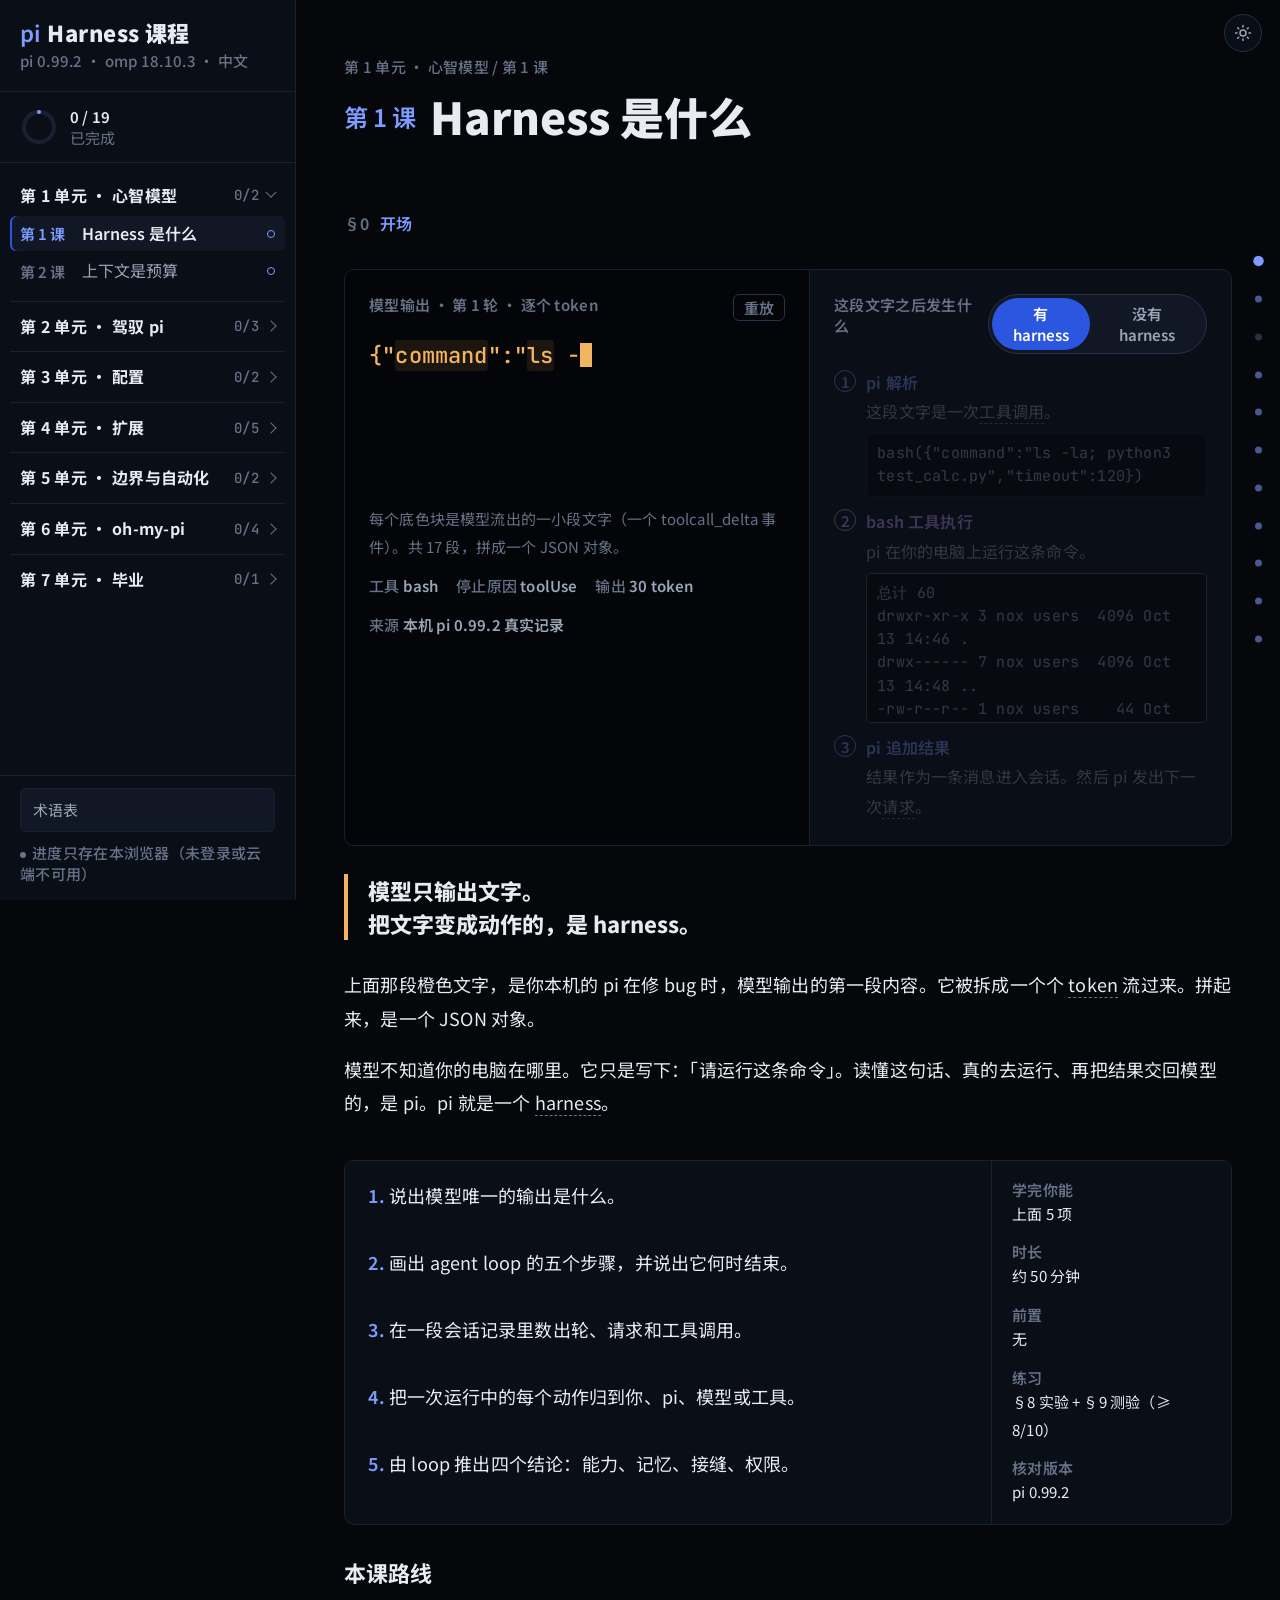
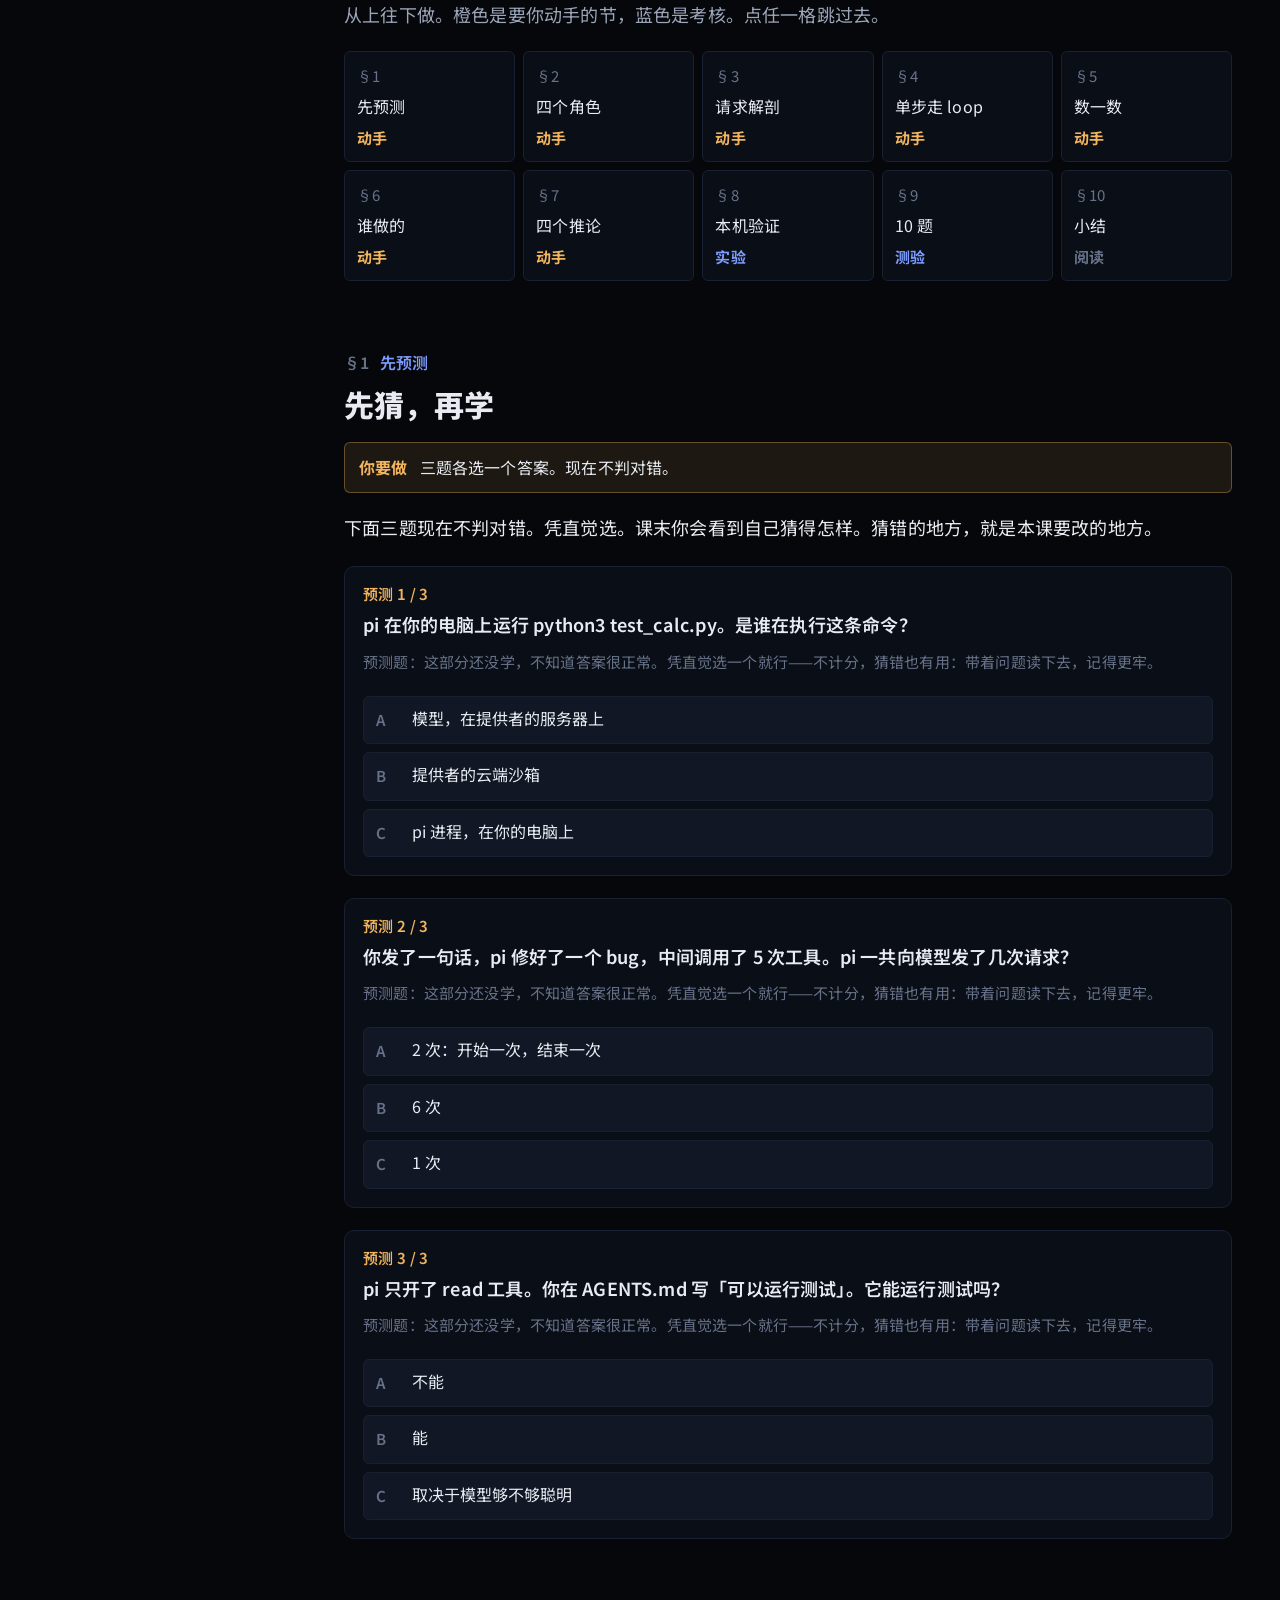
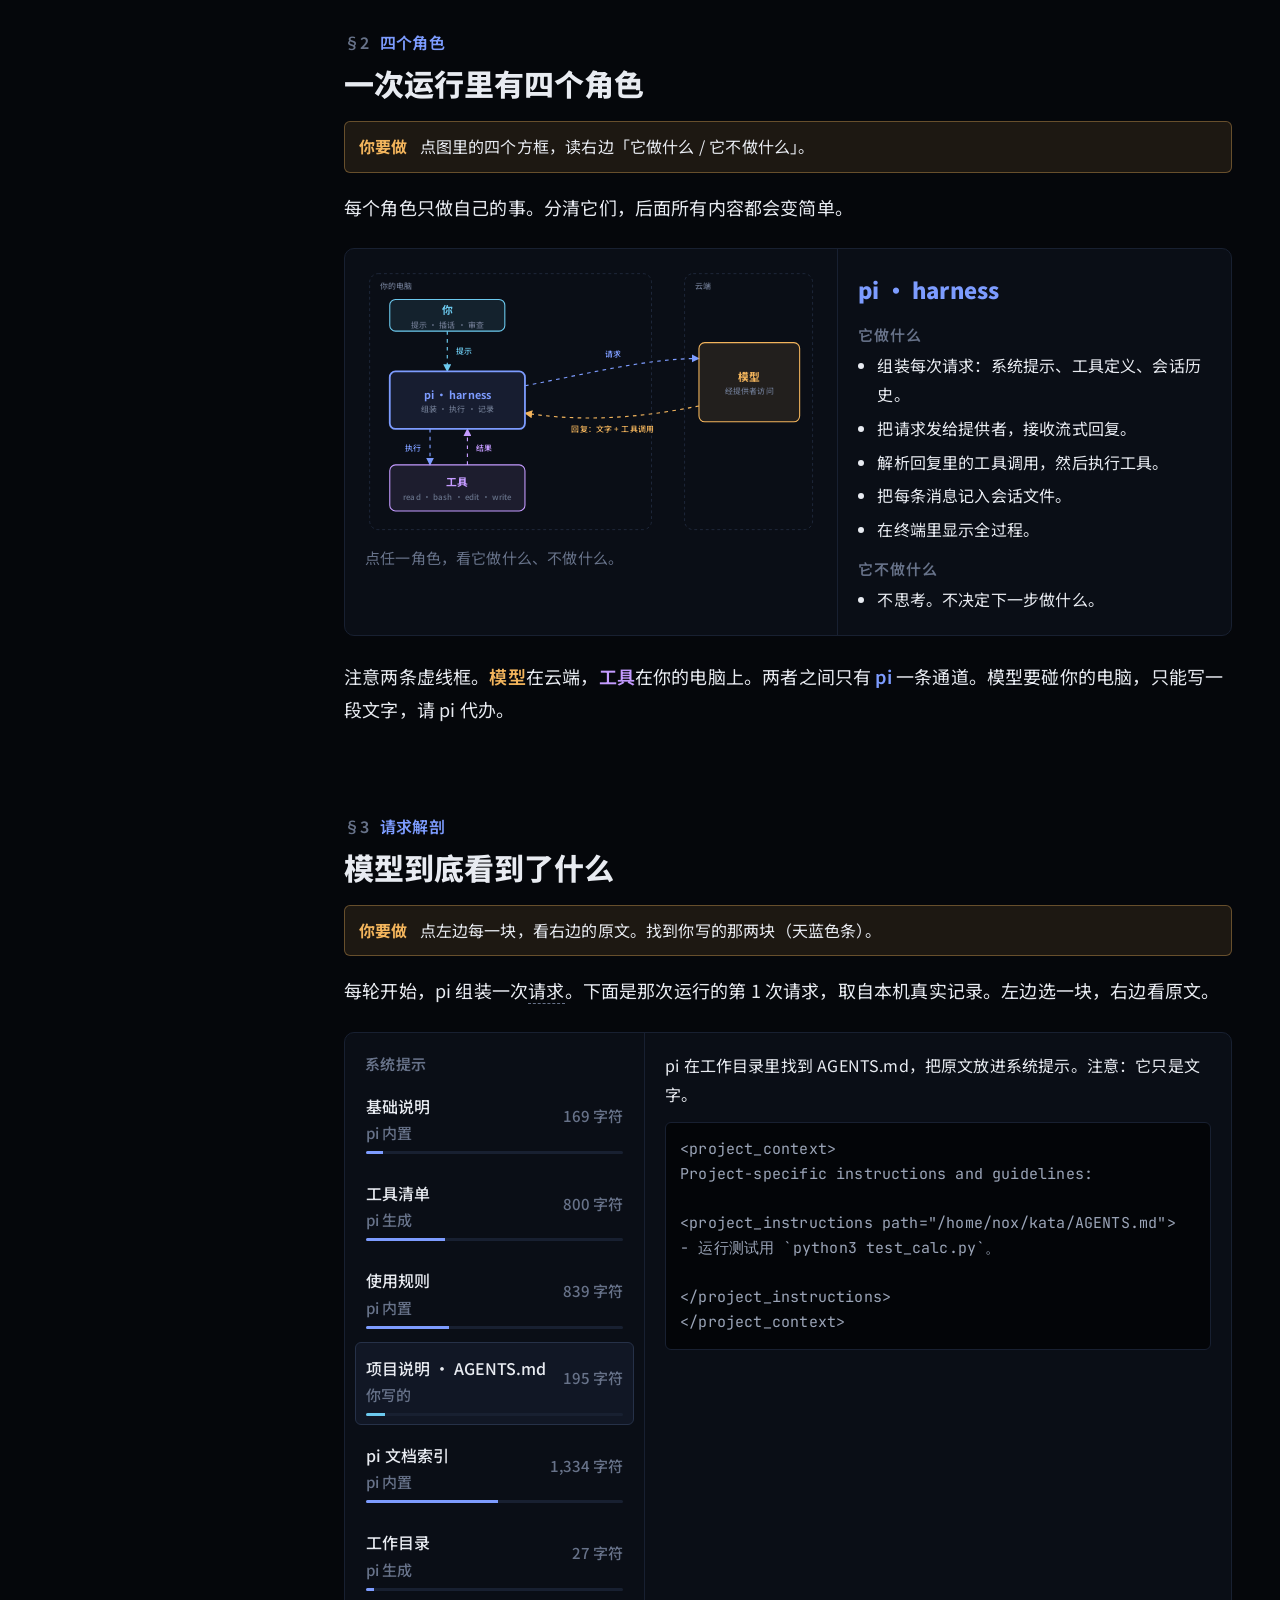
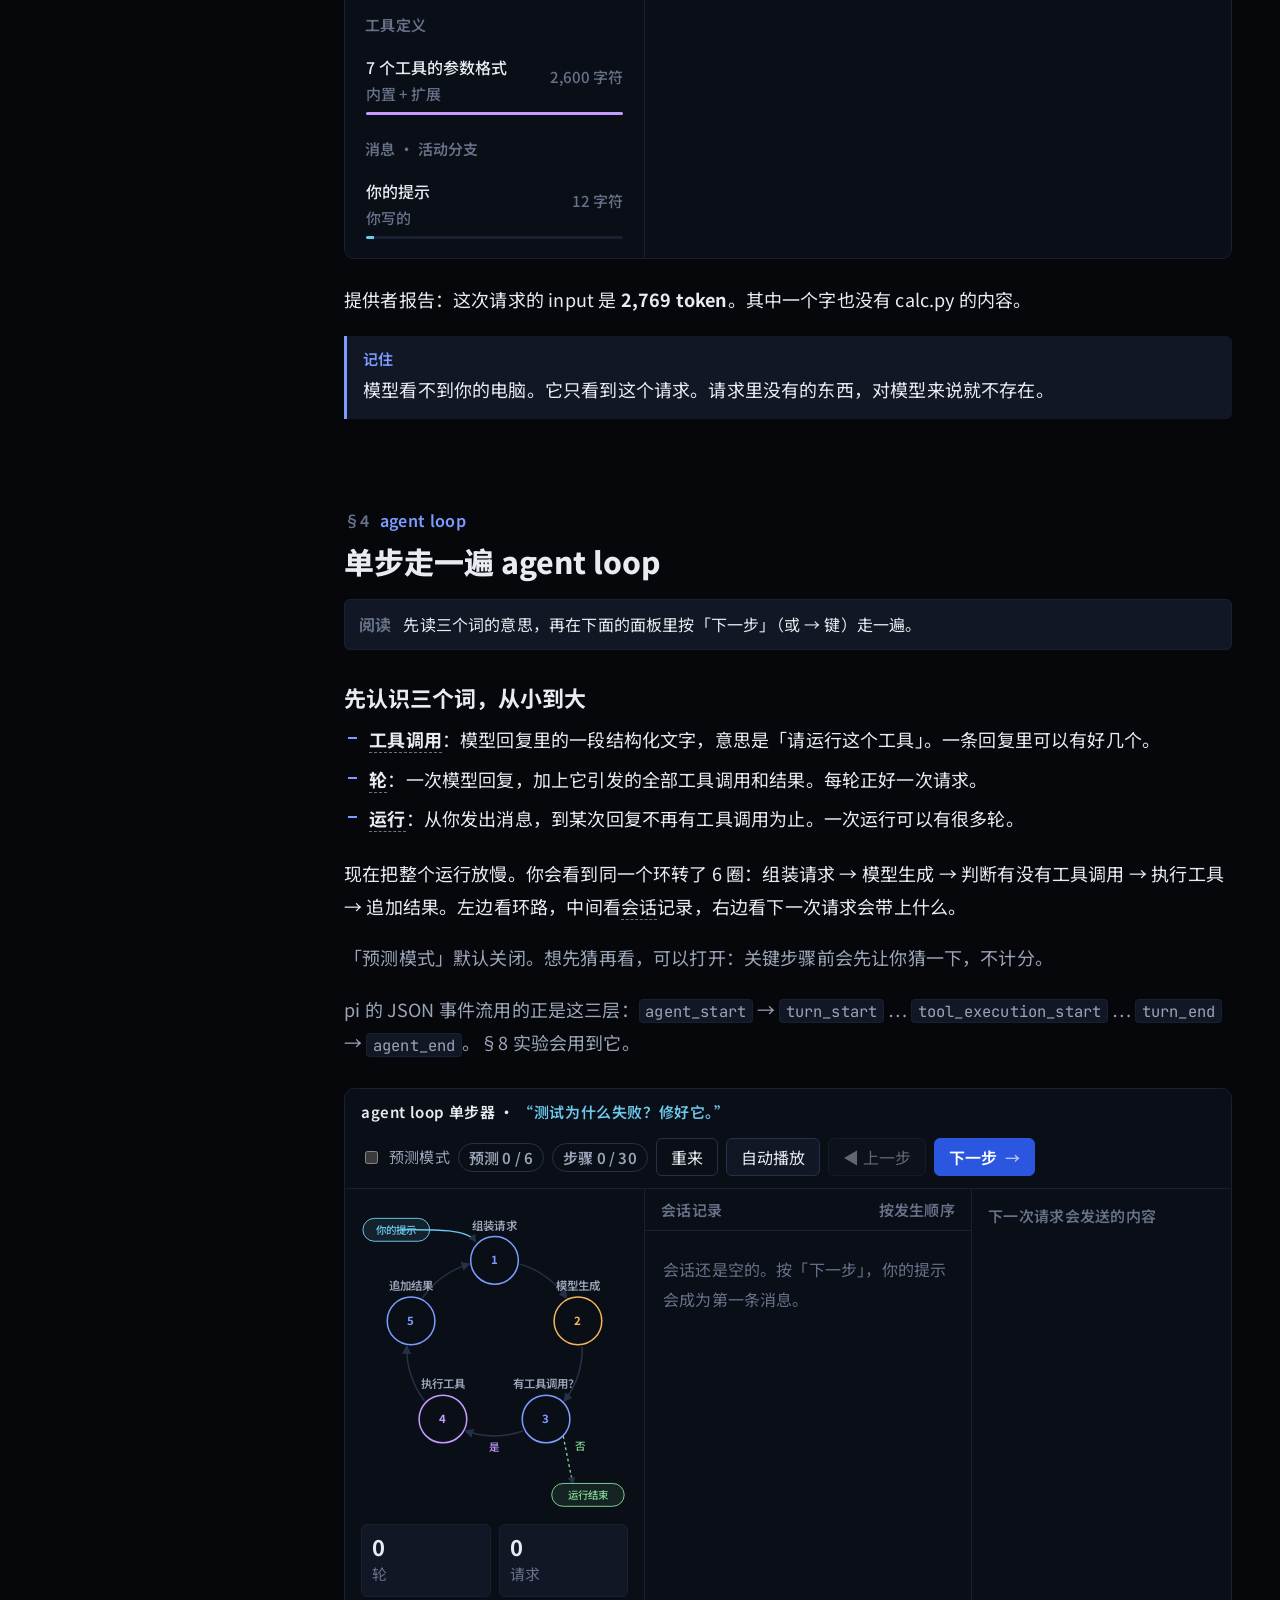
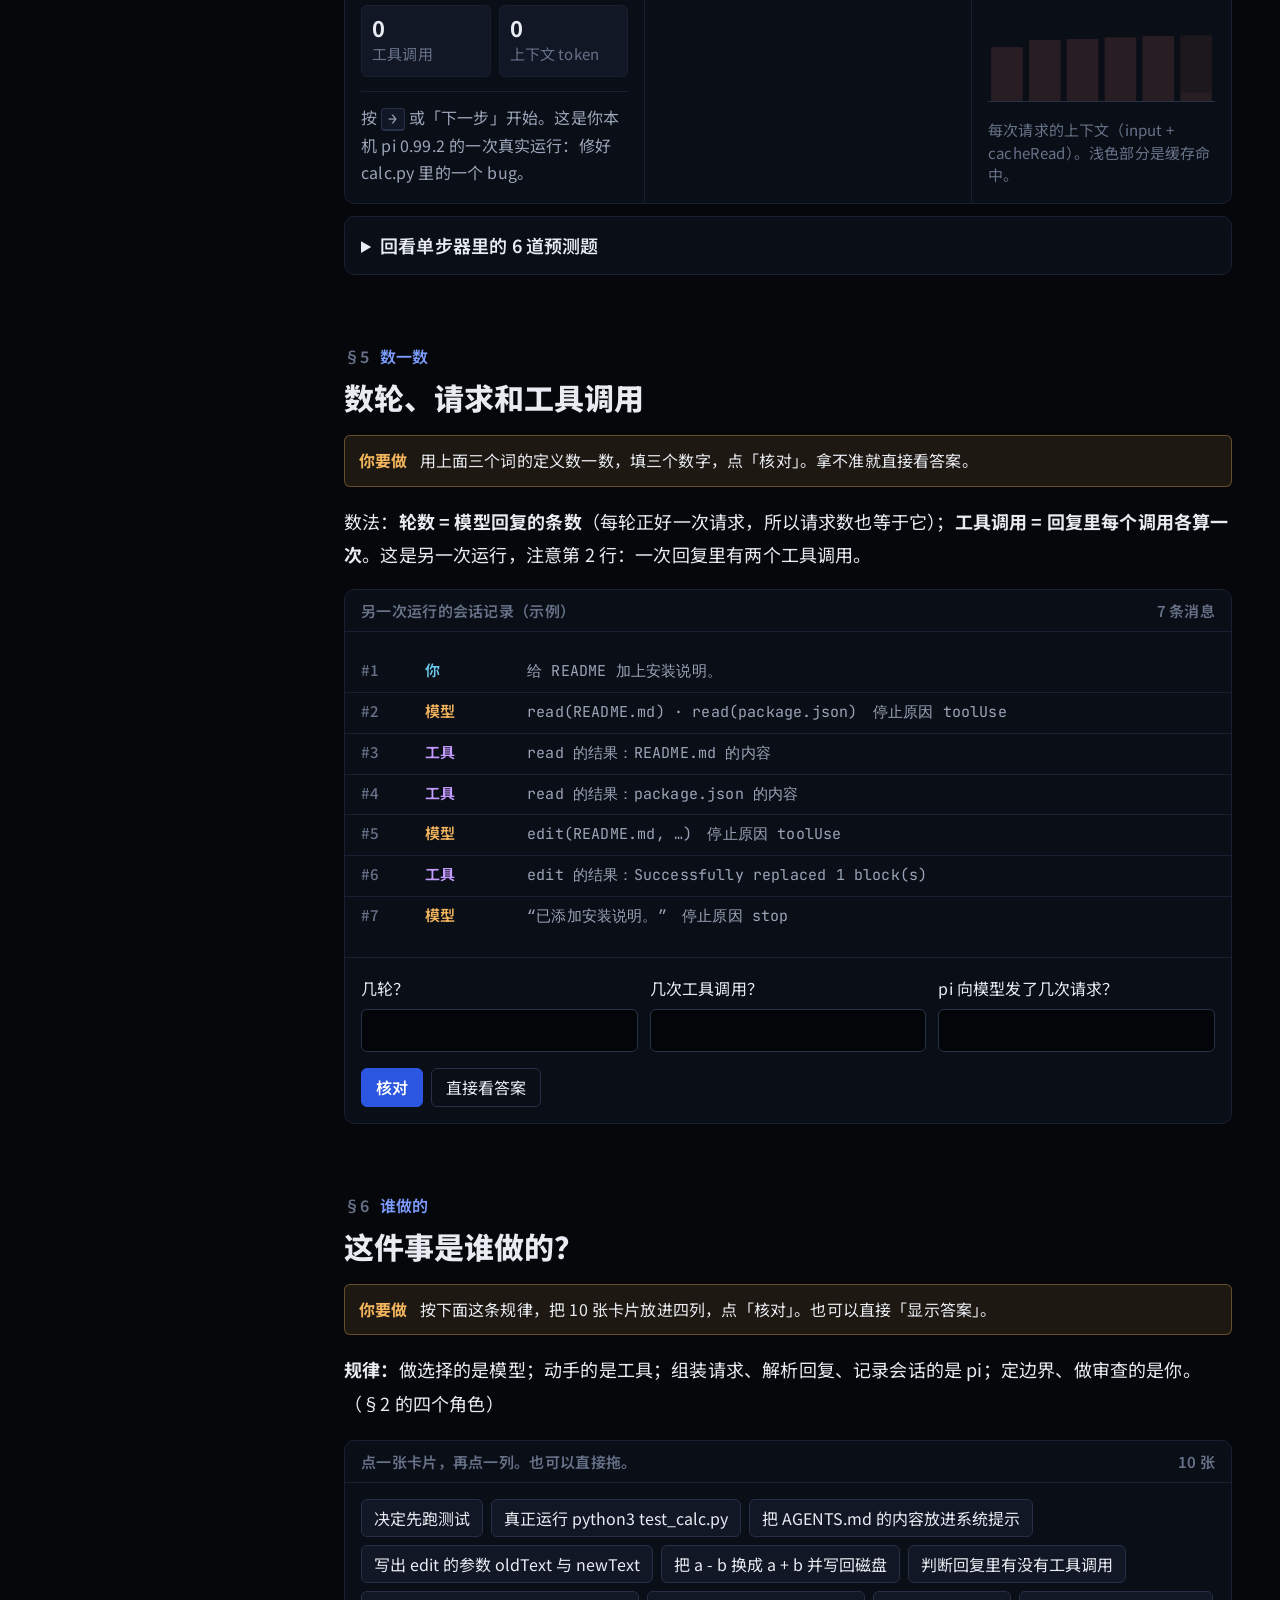
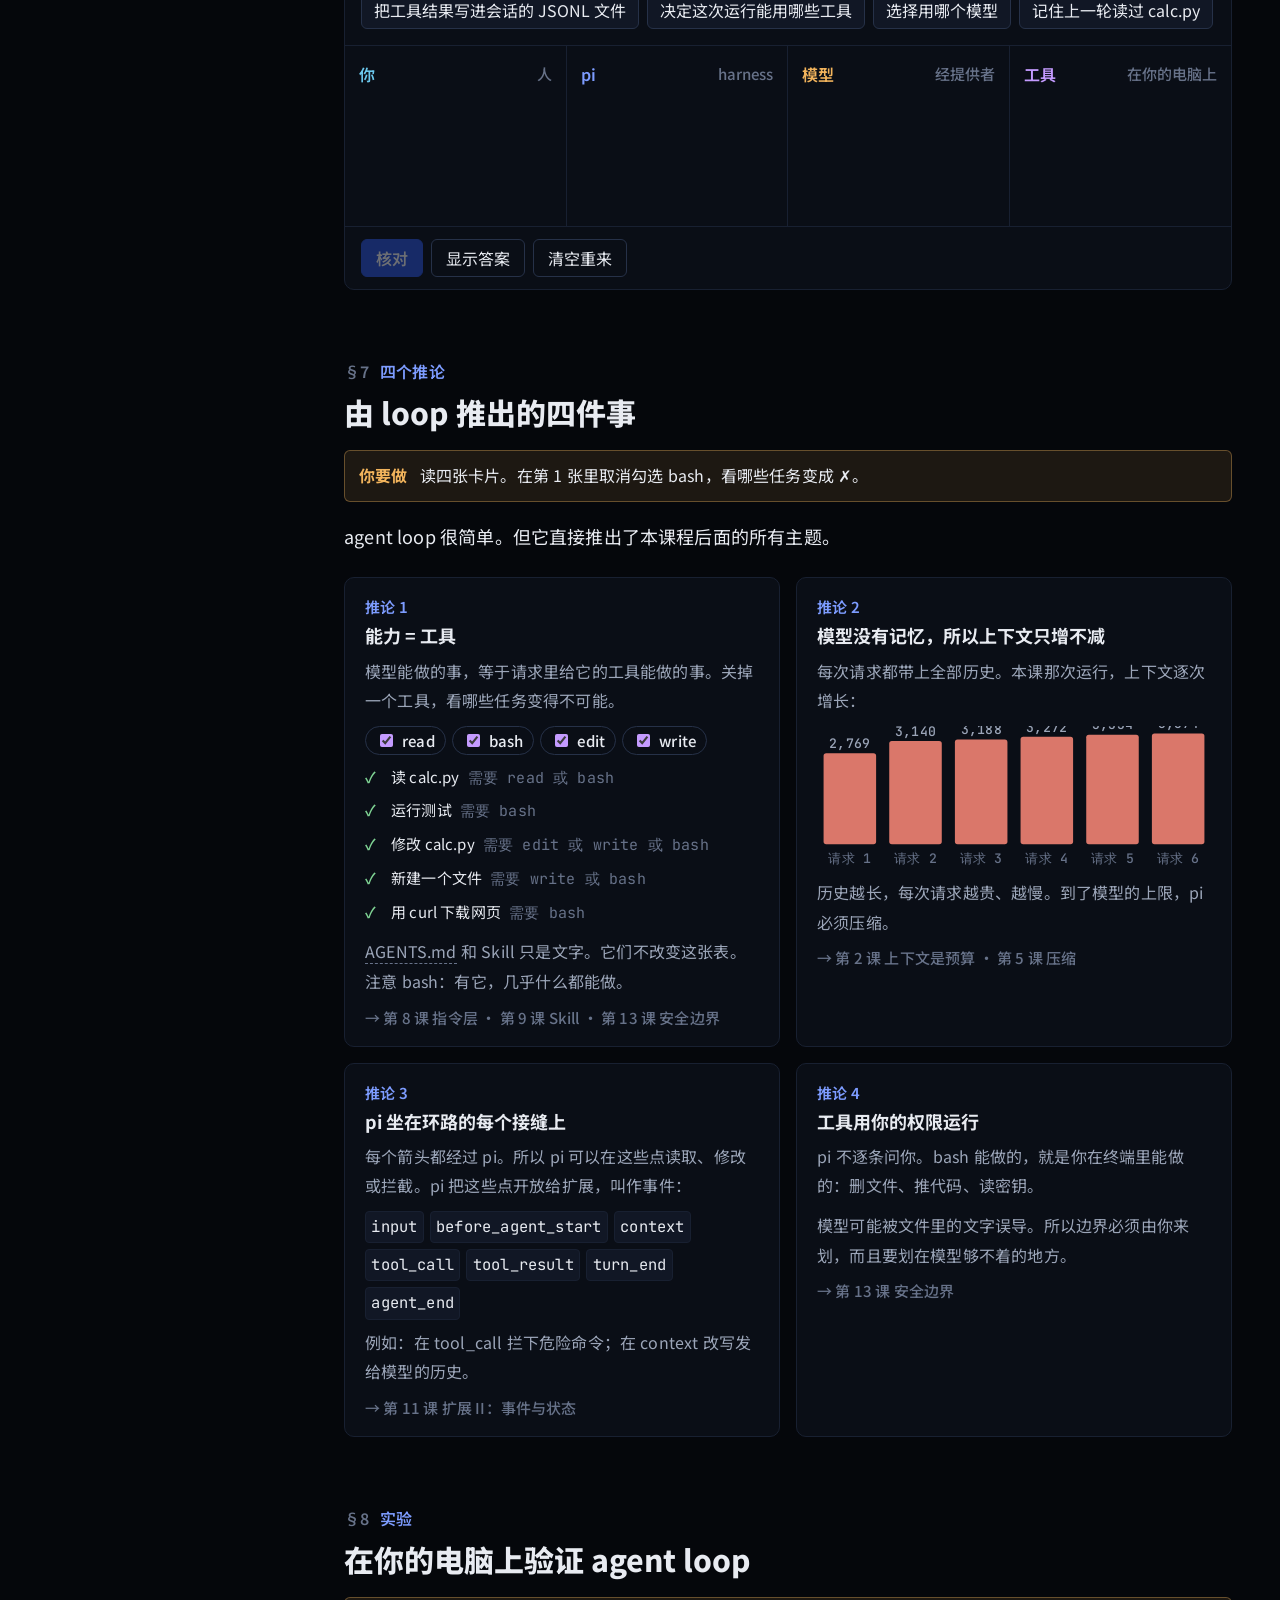
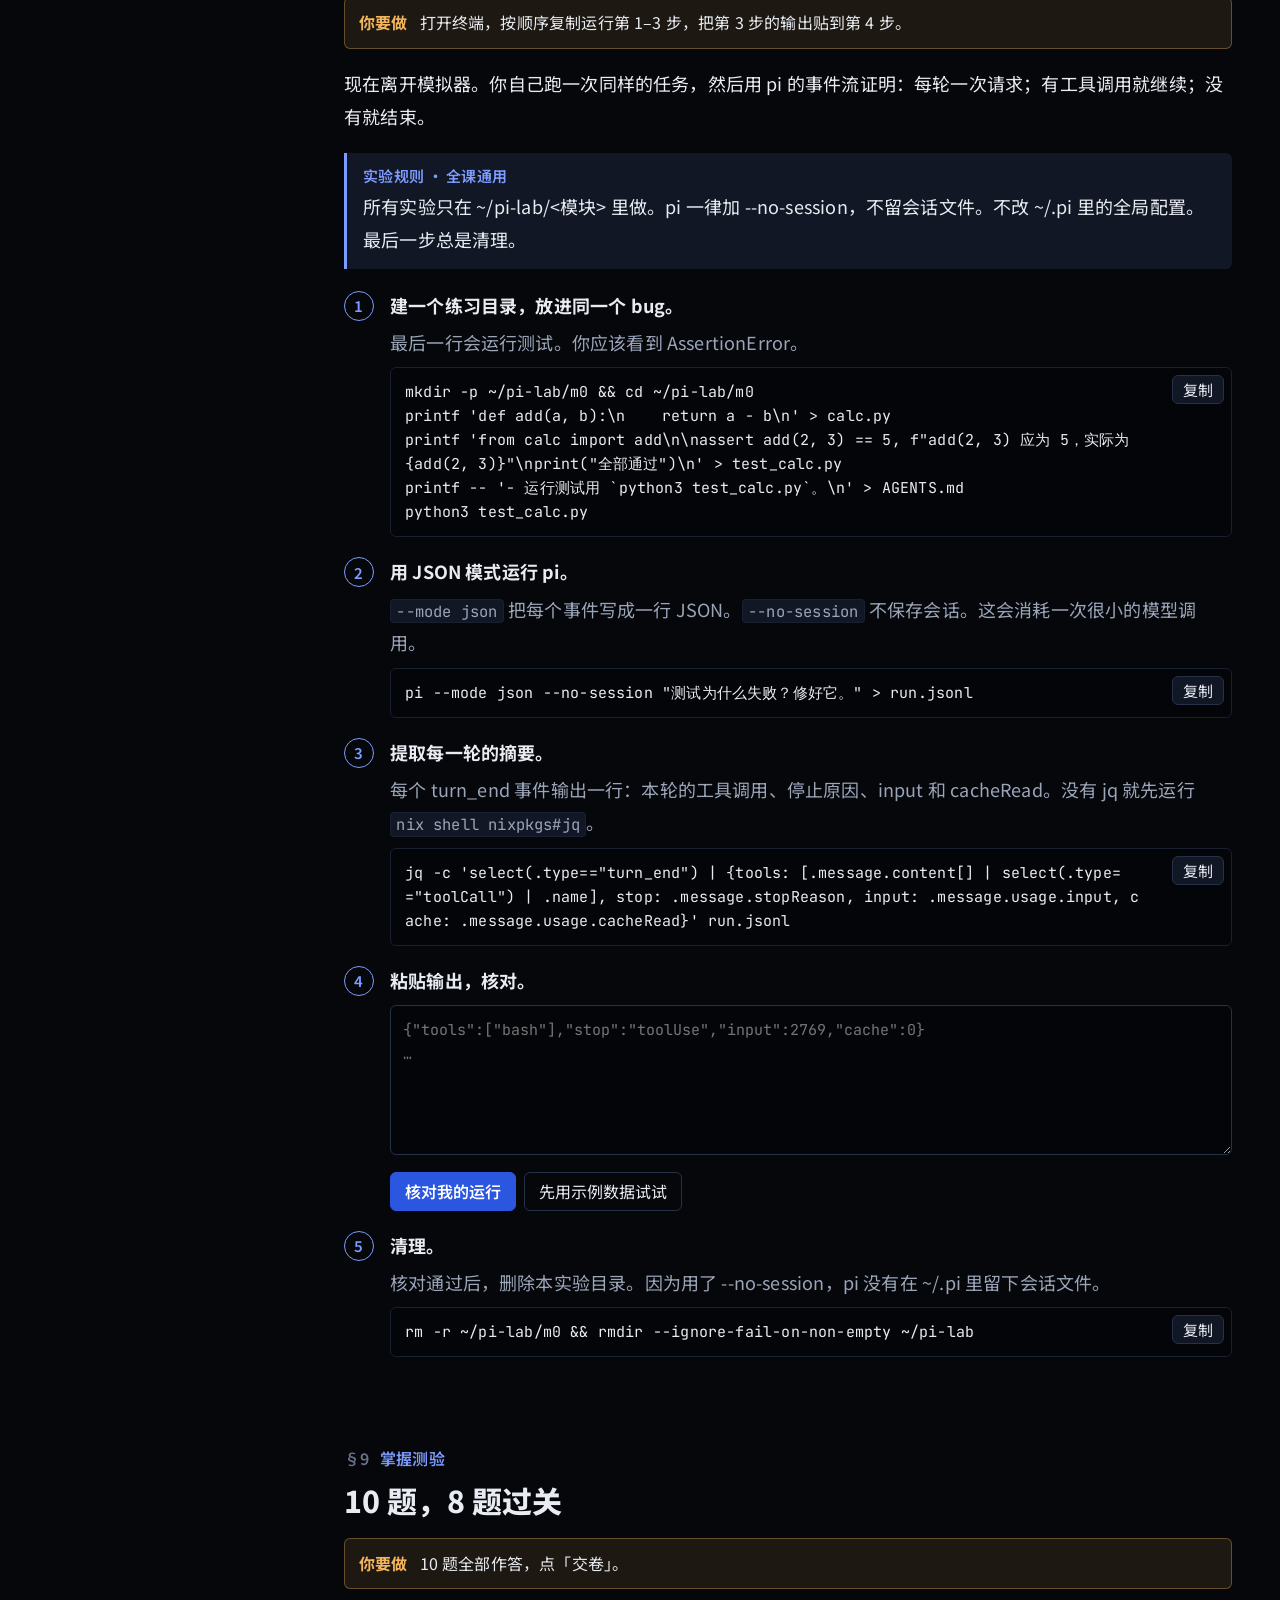
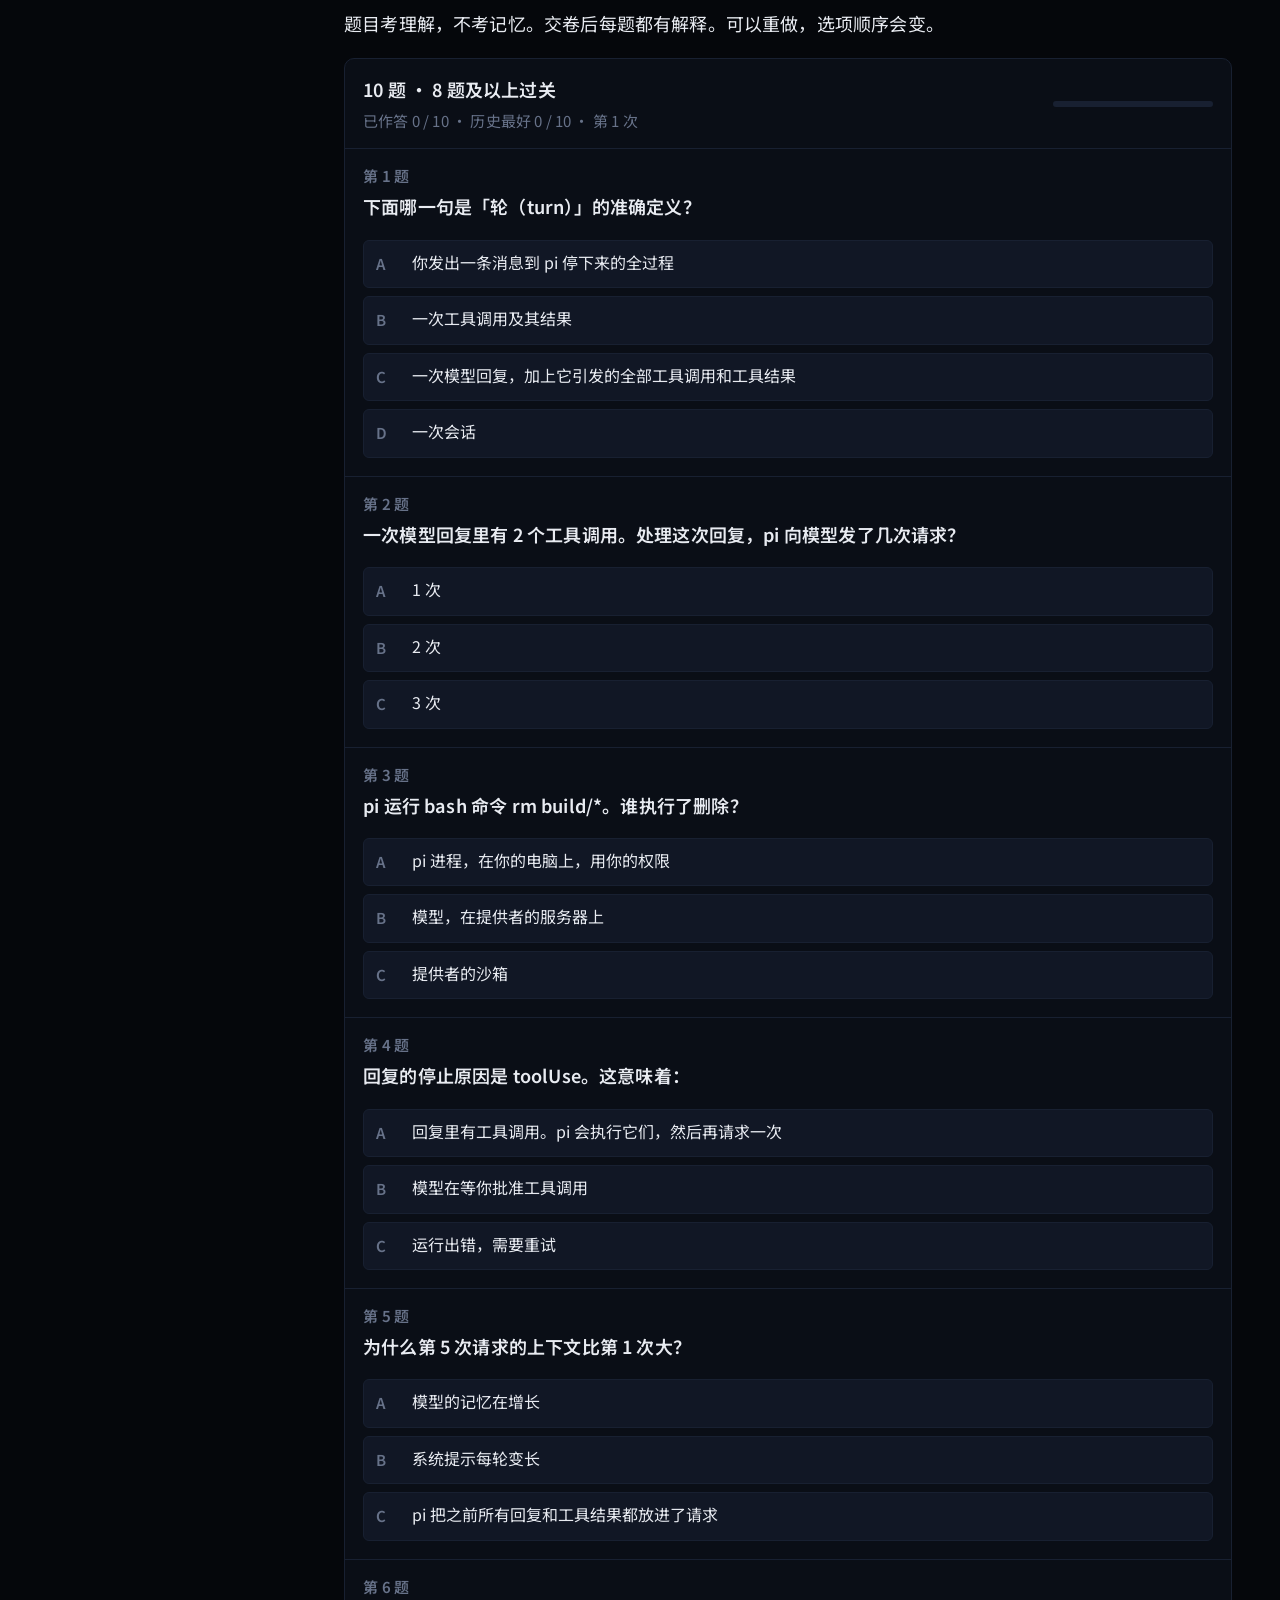
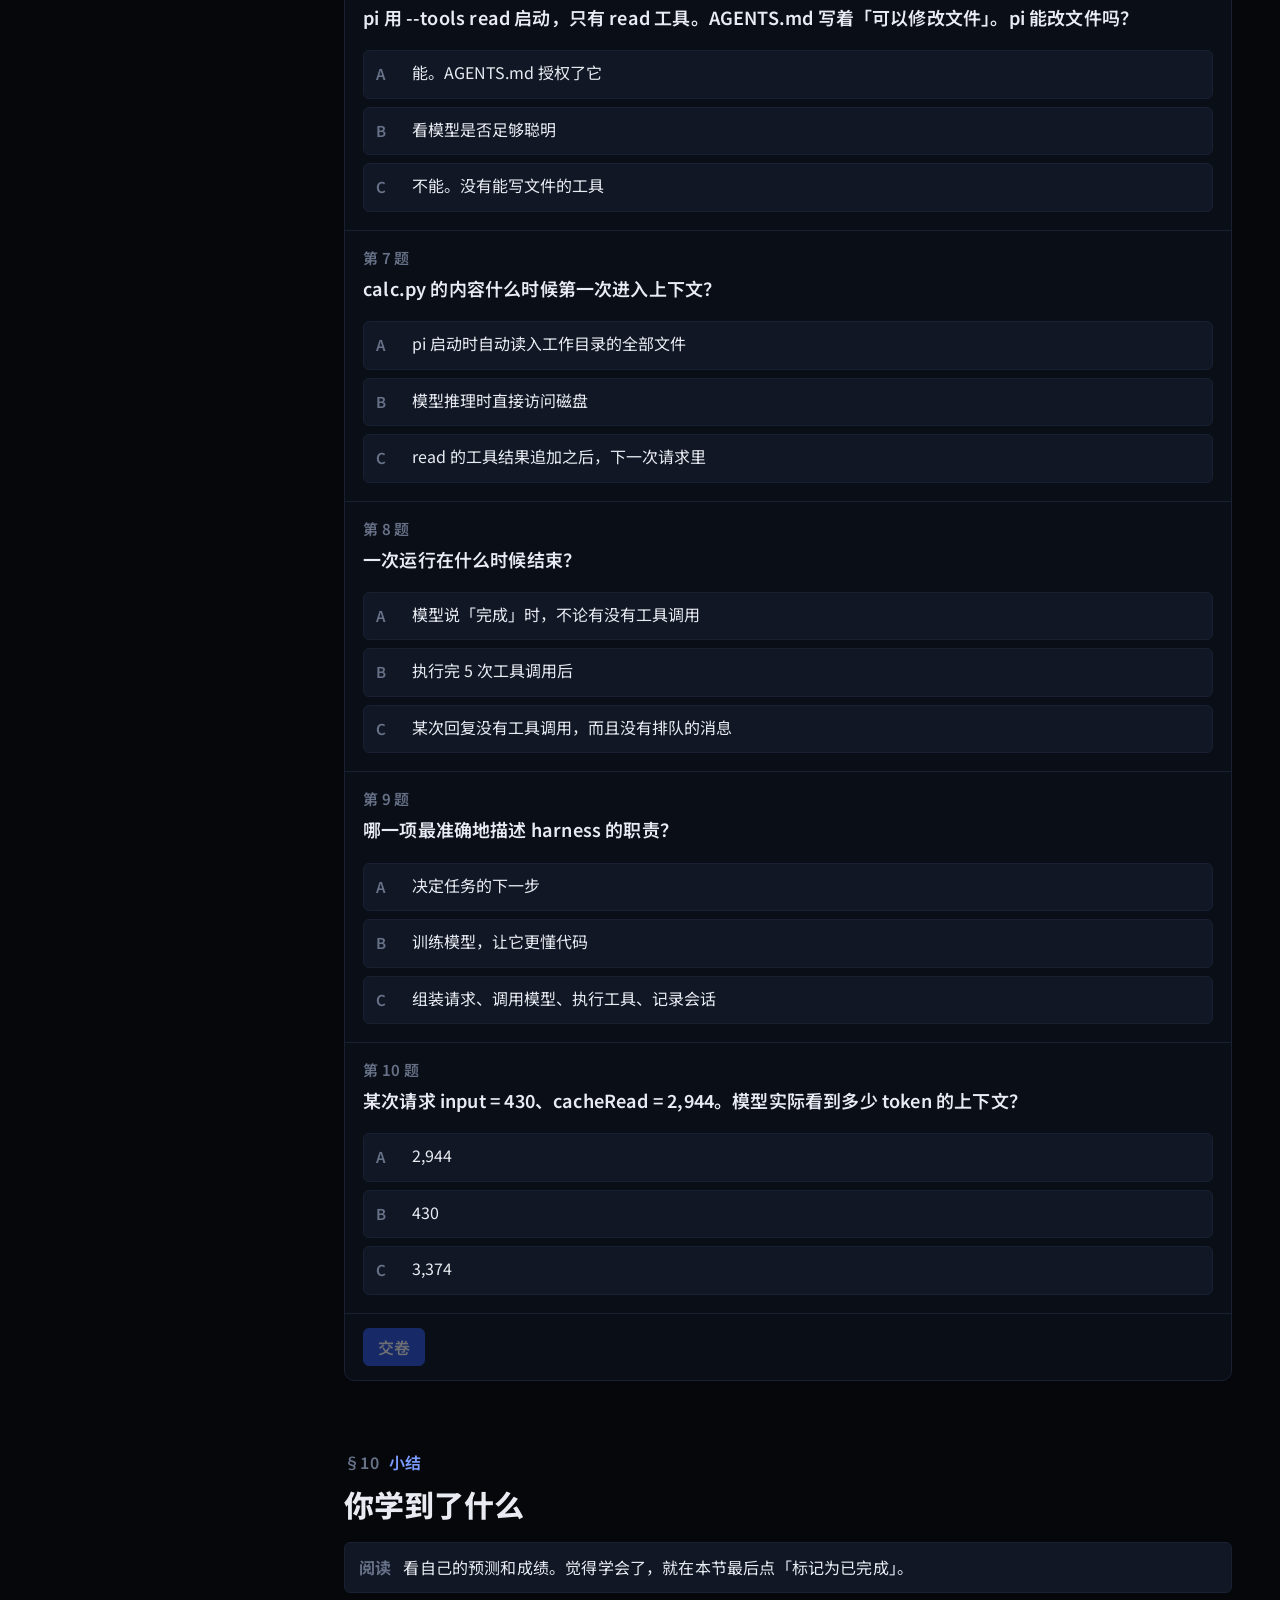
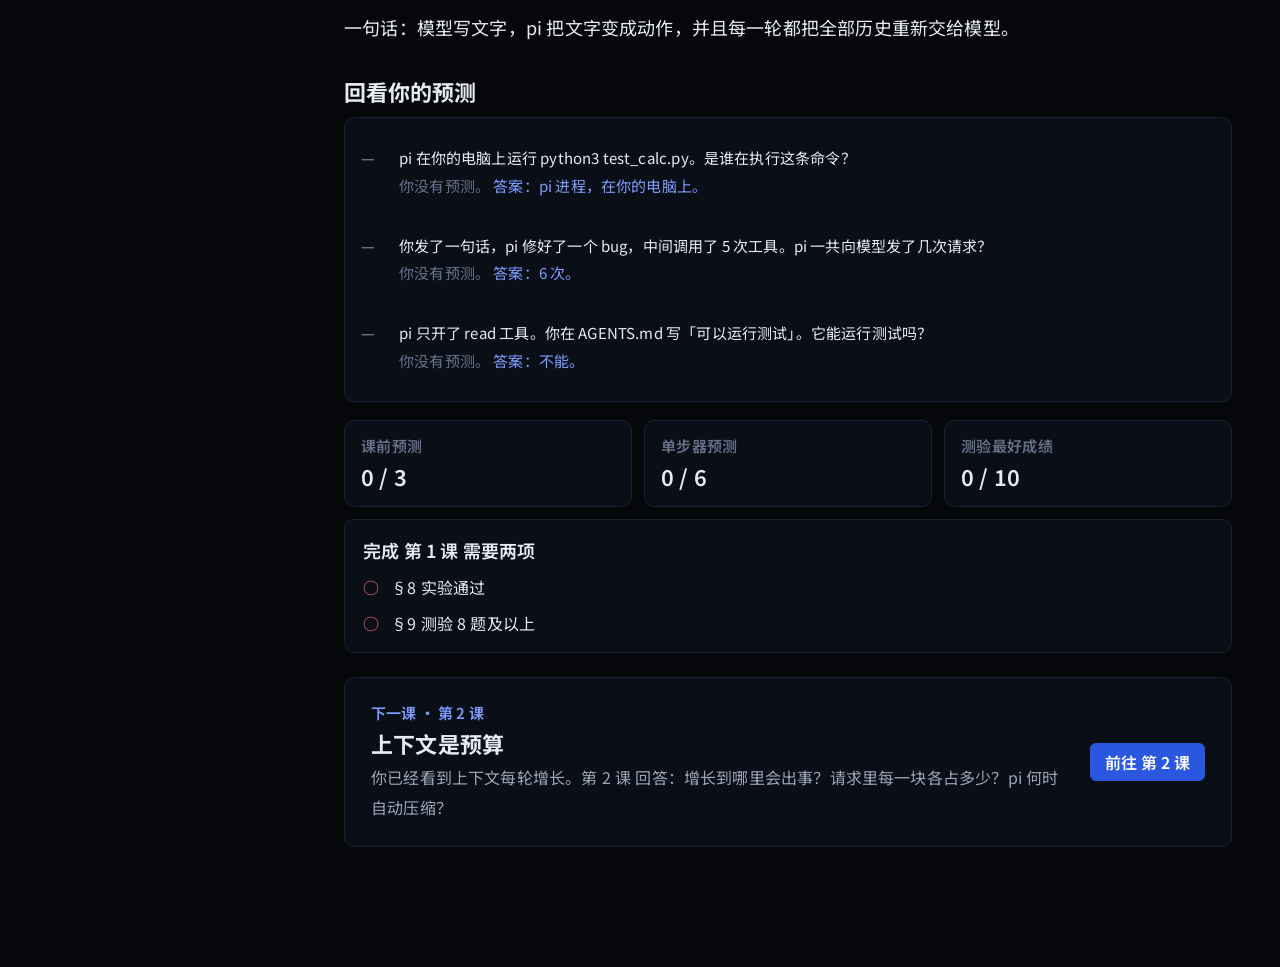
==== site/index.html @ 28b2ca93 "Pi Harness 中文互动课程 Co-Authored-By: Claude Opus 5.5 <noreply@anthropic.com>" ====
<!doctype html>
<meta charset="utf-8">
<meta name="viewport" content="width=device-width, initial-scale=1">
<title>Pi Harness 课程</title>
<link rel="icon" href="favicon.svg" type="image/svg+xml">
<script>try { if (localStorage.getItem("pi-course-theme") === "light") document.documentElement.dataset.theme = "light"; } catch (e) {}</script>
<link rel="preconnect" href="https://fonts.googleapis.com">
<link rel="preconnect" href="https://fonts.gstatic.com" crossorigin>
<link rel="stylesheet" href="https://fonts.googleapis.com/css2?family=JetBrains+Mono:wght@400;500&family=Noto+Sans+SC:wght@400;500;700;800;900&display=swap">
<link rel="stylesheet" href="app.css">

<div class="shell">
  <aside class="rail" aria-label="课程导航">
    <div class="brand">
      <div class="brand-mark"><span class="pi">pi</span> Harness 课程</div>
      <div class="brand-sub">pi 0.99.2 · omp 18.10.3 · 中文</div>
    </div>
    <div class="rail-progress">
      <svg width="38" height="38" viewBox="0 0 38 38" aria-hidden="true">
        <circle cx="19" cy="19" r="15" fill="none" stroke="var(--line)" stroke-width="4"/>
        <circle id="rp-ring" cx="19" cy="19" r="15" fill="none" stroke="var(--c-harness)" stroke-width="4" stroke-linecap="round" transform="rotate(-90 19 19)" stroke-dasharray="0 100"/>
      </svg>
      <div><div class="num" id="rp-num">0 / 19</div><div class="lbl">已完成</div></div>
    </div>
    <nav class="units" id="units"></nav>
    <div class="rail-foot">
      <button class="rail-btn" id="btn-gloss" type="button">术语表</button>
      <div class="sync" id="sync"></div>
    </div>
  </aside>
  <button class="theme-btn" id="btn-theme" type="button" aria-label="切换到浅色" title="切换到浅色"></button>
  <main class="main">
    <div class="page" id="page"></div>
  </main>
</div>

<script src="trace.js"></script>
<script src="core.js"></script>
<script src="m0.js"></script>
<script src="m1.js"></script>
<script src="m2.js"></script>
<script src="m3.js"></script>
<script src="m4.js"></script>
<script src="m5.js"></script>
<script src="m6.js"></script>
<script src="m7.js"></script>
<script src="m8.js"></script>
<script src="m9.js"></script>
<script src="m10.js"></script>
<script src="m11.js"></script>
<script src="m12.js"></script>
<script src="m13.js"></script>
<script src="m14.js"></script>
<script src="m15.js"></script>
<script src="m16.js"></script>
<script src="m17.js"></script>
<script src="cap.js"></script>
<script>window.Course.boot();</script>
---- site/app.css ----
/* Layout: instrument panel. Fixed course rail on the left, a reading column in the middle,
   wide "bench" blocks for simulators that break out of the column.
   Palette: near-black + deep blue. Dark is the default; light is opt-in via data-theme="light". */
:root {
  color-scheme: dark;
  --bg: #05070b;
  --panel: #0a0e16;
  --raised: #111725;
  --sunk: #030508;
  --line: #182031;
  --line-2: #263148;
  --fg: #e8ebf1;
  --fg-dim: #9ba5b8;
  --fg-mute: #677289;

  /* Brand accent: fills (buttons, active states) and the text on them. */
  --accent: #2b56e0;
  --accent-hi: #3a66f2;
  --accent-ink: #ffffff;

  /* Role colors: the same colors mean the same thing in every diagram of the course.
     harness doubles as the brand blue (text-legible tint of --accent). */
  --c-user: #6cc9ee;
  --c-model: #f2b45c;
  --c-harness: #7d9cff;
  --c-tool: #c49bff;
  --c-ctx: #ff8a7a;

  --ok: #7fd394;
  --bad: #ff6f6f;
  --warn: #f2d15c;

  --c-user-bg: rgba(108, 201, 238, .10);
  --c-model-bg: rgba(242, 180, 92, .10);
  --c-harness-bg: rgba(125, 156, 255, .11);
  --c-tool-bg: rgba(196, 155, 255, .10);
  --c-ctx-bg: rgba(255, 138, 122, .10);
  --ok-bg: rgba(127, 211, 148, .10);
  --bad-bg: rgba(255, 111, 111, .10);

  --f-display: var(--f-body);
  --f-body: "Noto Sans SC", "Source Han Sans SC", "PingFang SC", system-ui, sans-serif;
  --f-mono: "JetBrains Mono", "Sarasa Mono SC", ui-monospace, "SFMono-Regular", monospace;

  --rail-w: 296px;
  --prose: 40em;
  --bench: 960px;
  --r: 6px;
  --shadow: 0 1px 0 rgba(255, 255, 255, .03) inset, 0 12px 32px rgba(0, 0, 0, .5);
}
:root[data-theme="light"] {
  color-scheme: light;
  --bg: #f5f6f9; --panel: #ffffff; --raised: #f6f7fa; --sunk: #eceff4;
  --line: #e0e4eb; --line-2: #c8cfdb;
  --fg: #0a0d14; --fg-dim: #3e4758; --fg-mute: #737d90;
  --accent: #15308c; --accent-hi: #1c3ca6; --accent-ink: #ffffff;
  --c-user: #0a78a6; --c-model: #a8630a; --c-harness: #1d44b8; --c-tool: #7a45d6; --c-ctx: #c4422f;
  --ok: #1f8a43; --bad: #c62f2f; --warn: #9a7a00;
  --c-user-bg: rgba(10, 120, 166, .08); --c-model-bg: rgba(168, 99, 10, .09); --c-harness-bg: rgba(29, 68, 184, .08);
  --c-tool-bg: rgba(122, 69, 214, .08); --c-ctx-bg: rgba(196, 66, 47, .08); --ok-bg: rgba(31, 138, 67, .08); --bad-bg: rgba(198, 47, 47, .08);
  --shadow: 0 1px 2px rgba(10, 13, 20, .06), 0 8px 24px rgba(10, 13, 20, .06);
}

* { box-sizing: border-box; }
html, body { height: 100%; }
body {
  margin: 0; background: var(--bg); color: var(--fg);
  font: 400 18px/1.85 var(--f-body); letter-spacing: .01em;
  -webkit-font-smoothing: antialiased;
}
::selection { background: var(--accent); color: var(--accent-ink); }
a { color: var(--c-harness); text-underline-offset: 3px; }
button { font: inherit; color: inherit; }
:focus-visible { outline: 2px solid var(--c-harness); outline-offset: 2px; border-radius: 3px; }
code, kbd, pre, .mono { font-family: var(--f-mono); font-size: .86em; }
code { background: var(--raised); border: 1px solid var(--line); padding: .05em .35em; border-radius: 4px; }
kbd { border: 1px solid var(--line-2); border-bottom-width: 2px; padding: 0 .4em; border-radius: 4px; background: var(--raised); font-size: .8em; }

/* ---------- shell ---------- */
.shell { display: grid; grid-template-columns: var(--rail-w) minmax(0, 1fr); min-height: 100%; }
.rail {
  position: sticky; top: env(safe-area-inset-top, 0px); height: 100vh; overflow-y: auto;
  border-right: 1px solid var(--line); background: var(--panel);
  display: flex; flex-direction: column; padding-block: 20px 16px;
}
.brand { padding: 0 20px 18px; border-bottom: 1px solid var(--line); }
.brand-mark { font: 900 22px/1.1 var(--f-display); letter-spacing: .02em; }
.brand-mark .pi { color: var(--c-harness); font-family: var(--f-body); font-weight: 600; }
.brand-sub { color: var(--fg-mute); font: 500 15px/1.5 var(--f-body); letter-spacing: .06em; margin-top: 6px; }
.rail-progress { display: flex; align-items: center; gap: 12px; padding: 14px 20px; border-bottom: 1px solid var(--line); }
.rail-progress .num { font: 600 15px var(--f-body); }
.rail-progress .lbl { color: var(--fg-mute); font-size: 15px; line-height: 1.4; }
.units { flex: 1; padding: 8px 10px; }
.unit-h {
  display: flex; align-items: center; gap: 8px; width: 100%; border: 0; background: none; cursor: pointer; text-align: left;
  font: 700 16px/1.35 var(--f-body); color: var(--fg); padding: 14px 10px 10px; border-top: 1px solid var(--line); margin-top: 4px;
}
.units > .unit-h:first-child { border-top: 0; margin-top: 0; }
.unit-h .uc { margin-left: auto; font: 500 14px var(--f-mono); color: var(--fg-mute); }
.unit-h .chev { width: 8px; height: 8px; border-right: 1.5px solid var(--fg-mute); border-bottom: 1.5px solid var(--fg-mute); transform: rotate(45deg) translate(-2px, -2px); transition: transform .2s; flex: none; }
.unit-h[aria-expanded="false"] .chev { transform: rotate(-45deg); }
.unit-h:hover .chev { border-color: var(--fg); }
.unit-b { display: grid; gap: 2px; padding-bottom: 8px; }
.unit-b[hidden] { display: none; }
.mod-link {
  display: grid; grid-template-columns: 58px 1fr auto; align-items: center; gap: 4px;
  width: 100%; text-align: left; border: 0; background: none; cursor: pointer;
  padding: 6px 10px; border-radius: var(--r); color: var(--fg-dim); font-size: 16px; line-height: 1.45;
}
.mod-link:hover { background: var(--raised); color: var(--fg); }
.mod-link[aria-current="page"] { background: var(--raised); color: var(--fg); font-weight: 600; box-shadow: inset 2px 0 0 var(--accent); }
.mod-link .mid { font: 600 15px var(--f-body); color: var(--fg-mute); }
.mod-link[aria-current="page"] .mid { color: var(--c-harness); }
.mod-link .st { width: 8px; height: 8px; border-radius: 50%; border: 1.5px solid var(--line-2); }
.mod-link .st.built { border-color: var(--c-harness); }
.mod-link .st.started { background: linear-gradient(90deg, var(--c-harness) 50%, transparent 50%); border-color: var(--c-harness); }
.mod-link .st.done { background: var(--c-harness); border-color: var(--c-harness); }
.rail-foot { padding: 12px 20px 0; border-top: 1px solid var(--line); display: grid; gap: 6px; }
.rail-btn {
  display: flex; align-items: center; gap: 10px; border: 1px solid var(--line); background: var(--raised);
  border-radius: var(--r); padding: 7px 12px; cursor: pointer; font-size: 15px; color: var(--fg-dim);
}
.rail-btn:hover { color: var(--fg); border-color: var(--line-2); }
.sync { font: 500 15px/1.4 var(--f-body); color: var(--fg-mute); padding-top: 4px; }
.sync .dot { display: inline-block; width: 6px; height: 6px; border-radius: 50%; background: var(--fg-mute); margin-right: 6px; vertical-align: 1px; }
.sync.on .dot { background: var(--ok); }

.main { min-width: 0; }
.page { padding-inline: 48px; padding-block: 0 120px; }
.col { max-width: none; margin-inline: auto; }
.bench { max-width: var(--bench); margin-inline: auto; }

/* ---------- section scaffolding ---------- */
.sec { padding-top: 72px; scroll-margin-top: 24px; }
.sec-tag { font: 600 16px/1.2 var(--f-body); letter-spacing: 0; color: var(--c-harness); display: flex; gap: 10px; align-items: center; }
.sec-tag .n { color: var(--fg-mute); }
h1, h2, h3 { font-family: var(--f-display); text-wrap: balance; letter-spacing: .01em; }
h2 { font-size: 30px; line-height: 1.3; font-weight: 900; margin: 12px 0 18px; }
h3 { font-size: 22px; line-height: 1.4; font-weight: 700; margin: 32px 0 10px; }
p { margin: 0 0 1em; }
.lead { font-size: 18px; color: var(--fg); }
.dim { color: var(--fg-dim); }
.mute { color: var(--fg-mute); }
.rule { list-style: none; padding: 0; margin: 0 0 1.2em; display: grid; gap: 6px; }
.rule li { padding-left: 1.4em; position: relative; }
.rule li::before { content: ""; position: absolute; left: .2em; top: .78em; width: .5em; height: 2px; background: var(--c-harness); }

/* role chips */
.r { font-weight: 600; white-space: nowrap; }
.r-user { color: var(--c-user); } .r-model { color: var(--c-model); } .r-harness { color: var(--c-harness); } .r-tool { color: var(--c-tool); } .r-ctx { color: var(--c-ctx); }

/* glossary terms */
.t { border-bottom: 1px dashed var(--fg-mute); cursor: help; }
.t:hover, .t:focus-visible { border-bottom-color: var(--c-harness); color: var(--fg); }
.tip {
  position: fixed; z-index: 60; max-width: 340px; background: var(--raised); border: 1px solid var(--line-2);
  border-radius: var(--r); padding: 10px 12px; font-size: 15px; line-height: 1.65; box-shadow: var(--shadow); pointer-events: none;
}
.tip b { display: block; font-family: var(--f-body); font-size: 15px; color: var(--c-harness); margin-bottom: 2px; font-weight: 600; }

/* callouts */
.note { border-left: 3px solid var(--c-harness); background: var(--c-harness-bg); padding: 12px 16px; border-radius: 0 var(--r) var(--r) 0; margin: 20px 0; }
.note.warn { border-color: var(--c-model); background: var(--c-model-bg); }
.note .k { font: 600 15px var(--f-body); letter-spacing: .06em; color: var(--c-harness); display: block; margin-bottom: 4px; }
.note.warn .k { color: var(--c-model); }
.thesis { font: 900 22px/1.5 var(--f-display); margin: 28px 0; padding-left: 20px; border-left: 4px solid var(--c-model); }

/* cards and panels */
.panel { background: var(--panel); border: 1px solid var(--line); border-radius: 10px; }
.panel-h { display: flex; align-items: center; justify-content: space-between; gap: 12px; padding: 10px 16px; border-bottom: 1px solid var(--line); font: 600 15px var(--f-body); letter-spacing: .05em; color: var(--fg-mute); }
.panel-b { padding: 16px; }

/* buttons */
.btn {
  display: inline-flex; align-items: center; gap: 8px; border: 1px solid var(--line-2); background: var(--raised);
  padding: 7px 14px; border-radius: var(--r); cursor: pointer; font-size: 16px; line-height: 1.4;
}
.btn:hover:not(:disabled) { border-color: var(--c-harness); }
.btn:disabled { opacity: .4; cursor: default; }
.btn.primary { background: var(--accent); color: var(--accent-ink); border-color: var(--accent); font-weight: 600; }
.btn.primary:hover:not(:disabled) { background: var(--accent-hi); border-color: var(--accent-hi); }
.btn.ghost { background: none; }
.btn .k { font: 500 15px var(--f-body); opacity: .7; }

/* ---------- module header ---------- */
.mhead { padding-top: 56px; }
.crumbs { font: 500 15px var(--f-body); color: var(--fg-mute); letter-spacing: .05em; }
.mtitle { font: 900 44px/1.15 var(--f-display); margin: 14px 0 0; letter-spacing: .02em; }
.mtitle .mid { font-family: var(--f-body); font-weight: 600; color: var(--c-harness); font-size: .55em; vertical-align: .35em; margin-right: 14px; }

/* ---------- hero: raw model output ---------- */
.hero { margin-top: 36px; display: grid; grid-template-columns: minmax(0, 1.05fr) minmax(0, .95fr); gap: 0; overflow: hidden; }
.hero-l { padding: 24px; border-right: 1px solid var(--line); background: var(--sunk); min-width: 0; }
.hero-r { padding: 24px; min-width: 0; display: flex; flex-direction: column; gap: 14px; }
.hero-lbl { font: 600 15px var(--f-body); letter-spacing: .08em; color: var(--fg-mute); display: flex; justify-content: space-between; gap: 8px; }
.stream { font: 500 22px/1.75 var(--f-body); min-height: 7.2em; margin-top: 16px; word-break: break-all; }
.stream .tok { color: var(--c-model); padding: 1px 0; border-radius: 3px; }
.stream .tok:nth-child(even) { background: var(--c-model-bg); }
.stream .caret { display: inline-block; width: .55em; height: 1.1em; background: var(--c-model); vertical-align: -.18em; animation: blink 1s steps(2) infinite; }
@keyframes blink { 50% { opacity: 0; } }
.hero-meta { display: flex; gap: 18px; flex-wrap: wrap; font: 500 15px var(--f-body); color: var(--fg-mute); margin-top: 14px; }
.hero-meta b { color: var(--fg-dim); font-weight: 600; }
.switch { display: inline-flex; border: 1px solid var(--line-2); border-radius: 999px; padding: 3px; gap: 2px; background: var(--raised); }
.switch button { border: 0; background: none; padding: 5px 14px; border-radius: 999px; cursor: pointer; font-size: 15px; color: var(--fg-dim); }
.switch button[aria-pressed="true"] { background: var(--accent); color: var(--accent-ink); font-weight: 600; }
.pipe { display: grid; gap: 10px; }
.pipe-step { display: grid; grid-template-columns: 22px 1fr; gap: 10px; align-items: start; opacity: .28; transition: opacity .35s; }
.pipe-step.on { opacity: 1; }
.pipe-step .ico { width: 22px; height: 22px; border-radius: 50%; border: 1.5px solid currentColor; display: grid; place-items: center; font: 600 15px var(--f-body); margin-top: 2px; }
.pipe-step .t1 { font-size: 16px; font-weight: 600; }
.pipe-step pre { margin: 6px 0 0; font-size: 15px; line-height: 1.55; background: var(--sunk); border: 1px solid var(--line); border-radius: var(--r); padding: 8px 10px; max-height: 150px; overflow: auto; white-space: pre-wrap; color: var(--fg-dim); }
.pipe-step pre.err { border-color: color-mix(in srgb, var(--bad) 45%, var(--line)); }
.nohar { border: 1px dashed var(--line-2); border-radius: var(--r); padding: 16px; color: var(--fg-dim); font-size: 16px; }

/* objectives */
.objectives { margin-top: 40px; display: grid; grid-template-columns: minmax(0, 1fr) 240px; gap: 0; }
.objectives ol { margin: 0; padding: 18px 20px 18px 44px; display: grid; gap: 8px; }
.objectives li::marker { font-family: var(--f-body); color: var(--c-harness); font-weight: 600; }
.obj-side { border-left: 1px solid var(--line); padding: 18px 20px; display: grid; gap: 14px; align-content: start; font-size: 15px; }
.obj-side .k { font: 600 15px var(--f-body); letter-spacing: .08em; color: var(--fg-mute); display: block; }

/* ---------- prediction ---------- */
.predict { margin: 22px 0; }
.predict .q { padding: 16px 18px 6px; font-weight: 600; }
.predict .q .k { font: 600 15px var(--f-body); letter-spacing: .08em; color: var(--c-model); display: block; margin-bottom: 4px; font-weight: 600; }
.opts { display: grid; gap: 8px; padding: 10px 18px 18px; }
.opt {
  display: grid; grid-template-columns: 26px 1fr; gap: 10px; align-items: start; text-align: left;
  border: 1px solid var(--line); background: var(--raised); border-radius: var(--r); padding: 9px 12px; cursor: pointer; font-size: 16px; line-height: 1.6;
}
.opt:hover:not(:disabled) { border-color: var(--line-2); }
.opt .l { font: 600 15px/1.9 var(--f-body); color: var(--fg-mute); }
.opt[aria-pressed="true"] { border-color: var(--c-model); background: var(--c-model-bg); }
.opt.right { border-color: var(--ok); background: var(--ok-bg); }
.opt.wrong { border-color: var(--bad); background: var(--bad-bg); }
.opt:disabled { cursor: default; }
.feedback { padding: 0 18px 16px; font-size: 16px; color: var(--fg-dim); }
.feedback .verdict { font-weight: 700; margin-right: 6px; }
.feedback .verdict.ok { color: var(--ok); } .feedback .verdict.no { color: var(--bad); }
.locked-note { font: 500 15px var(--f-body); color: var(--fg-mute); padding: 0 18px 14px; }

/* ---------- roles diagram ---------- */
.roles { display: grid; grid-template-columns: minmax(0, 1.25fr) minmax(0, 1fr); gap: 0; margin-top: 24px; }
.roles svg { width: 100%; height: auto; display: block; }
.roles .side { border-left: 1px solid var(--line); padding: 20px; min-width: 0; }
.role-node { cursor: pointer; }
.role-node rect { transition: stroke-width .2s, fill-opacity .2s; }
.role-node:hover rect, .role-node.sel rect { stroke-width: 2.5; }
.role-node:focus-visible { outline: none; }
.role-node:focus-visible rect { stroke-width: 3; }
.svg-label { font: 700 15px var(--f-body); }
.svg-sub { font: 500 11px var(--f-body); }
.flow { stroke-dasharray: 5 6; animation: dash 1.2s linear infinite; }
@keyframes dash { to { stroke-dashoffset: -22; } }
.does h4 { font: 600 15px var(--f-body); letter-spacing: .06em; margin: 14px 0 6px; color: var(--fg-mute); }
.does ul { margin: 0; padding-left: 1.2em; display: grid; gap: 4px; font-size: 16px; }

/* ---------- request inspector ---------- */
.req { margin-top: 24px; display: grid; grid-template-columns: 300px minmax(0, 1fr); }
.req-list { border-right: 1px solid var(--line); padding: 10px; display: grid; gap: 4px; align-content: start; }
.req-item { display: grid; grid-template-columns: 1fr auto; gap: 8px; align-items: center; border: 1px solid transparent; background: none; text-align: left; border-radius: var(--r); padding: 8px 10px; cursor: pointer; }
.req-item:hover { background: var(--raised); }
.req-item[aria-selected="true"] { background: var(--raised); border-color: var(--line-2); }
.req-item .nm { font-size: 16px; font-weight: 500; }
.req-item .src { display: block; font: 500 15px var(--f-body); color: var(--fg-mute); }
.req-item .sz { font: 500 15px var(--f-body); color: var(--fg-mute); }
.req-item .bar { grid-column: 1 / -1; height: 3px; background: var(--line); border-radius: 2px; overflow: hidden; }
.req-item .bar i { display: block; height: 100%; }
.req-group { font: 600 15px var(--f-body); letter-spacing: .08em; color: var(--fg-mute); padding: 10px 10px 2px; }
.req-view { min-width: 0; padding: 18px 20px; }
.req-view pre { margin: 0; white-space: pre-wrap; word-break: break-word; font-size: 15px; line-height: 1.65; background: var(--sunk); border: 1px solid var(--line); border-radius: var(--r); padding: 14px; max-height: 360px; overflow: auto; color: var(--fg-dim); }
.req-view .why { margin-bottom: 12px; font-size: 16px; }

/* ---------- loop stepper ---------- */
.stepper { margin-top: 28px; }
.st-top { display: flex; align-items: center; justify-content: space-between; gap: 16px; flex-wrap: wrap; padding: 12px 16px; border-bottom: 1px solid var(--line); }
.st-title { font: 600 15px var(--f-body); letter-spacing: .04em; }
.st-title .u { color: var(--c-user); }
.st-ctrls { display: flex; gap: 8px; align-items: center; flex-wrap: wrap; }
.st-grid { display: grid; grid-template-columns: 300px minmax(0, 1fr) 260px; min-height: 560px; }
.st-loop { border-right: 1px solid var(--line); padding: 16px; display: flex; flex-direction: column; gap: 14px; }
.st-loop svg { width: 100%; height: auto; }
.loop-node circle { transition: fill .3s, stroke .3s; }
.loop-node text { transition: fill .3s; }
.st-counters { display: grid; grid-template-columns: 1fr 1fr; gap: 8px; }
.ctr { background: var(--raised); border: 1px solid var(--line); border-radius: var(--r); padding: 8px 10px; }
.ctr .v { font: 700 22px/1.2 var(--f-body); font-variant-numeric: tabular-nums; }
.ctr .k { font-size: 15px; color: var(--fg-mute); }
.st-narr { font-size: 16px; line-height: 1.7; color: var(--fg-dim); border-top: 1px solid var(--line); padding-top: 12px; }
.st-narr b { color: var(--fg); }
.st-feed { padding: 16px; overflow-y: auto; max-height: 640px; display: flex; flex-direction: column; gap: 10px; min-width: 0; scroll-behavior: smooth; }
.ent { border: 1px solid var(--line); border-left-width: 3px; border-radius: var(--r); background: var(--raised); padding: 10px 12px; animation: rise .35s ease-out; min-width: 0; }
@keyframes rise { from { opacity: 0; transform: translateY(6px); } to { opacity: 1; transform: none; } }
.ent-h { display: flex; gap: 10px; align-items: baseline; justify-content: space-between; font: 600 15px var(--f-body); letter-spacing: .05em; }
.ent-h .meta { color: var(--fg-mute); font-weight: 500; }
.ent-b { margin-top: 6px; font-size: 16px; line-height: 1.65; min-width: 0; }
.ent-b pre { margin: 6px 0 0; white-space: pre-wrap; word-break: break-word; font-size: 15px; line-height: 1.55; max-height: 180px; overflow: auto; background: var(--sunk); border: 1px solid var(--line); border-radius: 4px; padding: 8px 10px; color: var(--fg-dim); }
.ent.user { border-left-color: var(--c-user); } .ent.user .ent-h { color: var(--c-user); }
.ent.asst { border-left-color: var(--c-model); } .ent.asst .ent-h { color: var(--c-model); }
.ent.tool { border-left-color: var(--c-tool); } .ent.tool .ent-h { color: var(--c-tool); }
.ent.sys { border-left-color: var(--c-harness); } .ent.sys .ent-h { color: var(--c-harness); }
.ent.end { border-left-color: var(--ok); background: var(--ok-bg); } .ent.end .ent-h { color: var(--ok); }
.ent.err { border-color: color-mix(in srgb, var(--bad) 55%, var(--line)); border-left-color: var(--bad); }
.tc { font-family: var(--f-body); font-size: 15px; color: var(--c-model); background: var(--sunk); border: 1px solid var(--line); border-radius: 4px; padding: 6px 8px; margin-top: 6px; word-break: break-word; }
.tc .nm { color: var(--c-tool); font-weight: 600; }
.stop { display: inline-block; font: 600 15px var(--f-body); padding: 1px 6px; border-radius: 3px; border: 1px solid currentColor; margin-left: 6px; }
.stop.tooluse { color: var(--c-tool); } .stop.done { color: var(--ok); }
.live { color: var(--c-model); font-family: var(--f-body); font-size: 15px; word-break: break-all; }
.st-ctx { border-left: 1px solid var(--line); padding: 16px; display: flex; flex-direction: column; gap: 12px; min-width: 0; }
.ctx-stack { display: flex; flex-direction: column-reverse; gap: 3px; flex: 1; min-height: 240px; justify-content: flex-start; }
.ctx-blk { border-radius: 3px; padding: 3px 7px; font: 500 15px/1.4 var(--f-body); color: var(--bg); display: flex; justify-content: space-between; gap: 6px; animation: rise .35s ease-out; overflow: hidden; white-space: nowrap; }
.ctx-blk.sys { background: var(--c-harness); } .ctx-blk.user { background: var(--c-user); } .ctx-blk.asst { background: var(--c-model); } .ctx-blk.tool { background: var(--c-tool); }
.ctx-blk.sent { outline: 2px solid var(--fg); outline-offset: 1px; }
.spark { width: 100%; height: 86px; display: block; }
.st-predict { border-top: 1px solid var(--line); background: var(--c-model-bg); }
.st-predict .q { padding: 14px 16px 4px; font-weight: 600; font-size: 16px; }
.st-predict .q .k { font: 600 15px var(--f-body); letter-spacing: .08em; color: var(--c-model); display: block; }
.st-predict .opts { grid-template-columns: repeat(3, minmax(0, 1fr)); padding: 8px 16px 14px; }
.st-predict .feedback { padding: 0 16px 14px; }
.score-pill { font: 600 15px var(--f-body); border: 1px solid var(--line-2); border-radius: 999px; padding: 3px 10px; color: var(--fg-dim); }
.toggle { display: inline-flex; align-items: center; gap: 8px; font-size: 15px; color: var(--fg-dim); cursor: pointer; user-select: none; }
.toggle input { accent-color: var(--c-harness); }

/* ---------- counting exercise ---------- */
.mini-tr { margin: 20px 0; }
.mini-tr .row { display: grid; grid-template-columns: 54px 92px minmax(0, 1fr); gap: 10px; padding: 6px 16px; border-bottom: 1px solid var(--line); font-size: 15px; align-items: baseline; }
.mini-tr .row:last-child { border-bottom: 0; }
.mini-tr .n { font: 500 15px var(--f-body); color: var(--fg-mute); }
.mini-tr .who { font: 600 15px var(--f-body); }
.mini-tr .what { font-family: var(--f-body); font-size: 15px; color: var(--fg-dim); word-break: break-word; }
.count-q { display: grid; grid-template-columns: repeat(3, minmax(0, 1fr)); gap: 12px; padding: 16px; }
.count-q label { display: grid; gap: 6px; font-size: 16px; }
.count-q input { font: 600 22px var(--f-body); background: var(--sunk); color: var(--fg); border: 1px solid var(--line-2); border-radius: var(--r); padding: 6px 10px; width: 100%; }
.count-q input.right { border-color: var(--ok); } .count-q input.wrong { border-color: var(--bad); }

/* ---------- sorter ---------- */
.sorter { margin-top: 20px; }
.pool { display: flex; flex-wrap: wrap; gap: 8px; padding: 16px; min-height: 64px; border-bottom: 1px solid var(--line); }
.card {
  border: 1px solid var(--line-2); background: var(--raised); border-radius: var(--r); padding: 6px 12px; font-size: 16px; cursor: grab; line-height: 1.5; text-align: left;
}
.card[aria-pressed="true"] { border-color: var(--c-harness); box-shadow: 0 0 0 2px var(--c-harness-bg); }
.card.right { border-color: var(--ok); } .card.wrong { border-color: var(--bad); }
.bins { display: grid; grid-template-columns: repeat(4, minmax(0, 1fr)); }
.bin { padding: 12px; min-height: 180px; border-right: 1px solid var(--line); display: flex; flex-direction: column; gap: 8px; transition: background .2s; }
.bin:last-child { border-right: 0; }
.bin.over, .bin.target { background: var(--raised); }
.bin-h { font: 700 16px var(--f-body); display: flex; justify-content: space-between; align-items: center; border: 0; background: none; padding: 4px 2px; cursor: pointer; text-align: left; }
.bin-h .sub { font: 500 15px var(--f-body); color: var(--fg-mute); }
.sort-expl { font-size: 15px; color: var(--fg-dim); margin-top: -2px; padding-left: 2px; }

/* ---------- consequences ---------- */
.cons { display: grid; grid-template-columns: repeat(2, minmax(0, 1fr)); gap: 16px; margin-top: 24px; }
.con { padding: 18px 20px; }
.con .n { font: 600 15px var(--f-body); color: var(--c-harness); letter-spacing: .06em; }
.con h4 { font: 700 18px/1.4 var(--f-display); margin: 6px 0 8px; }
.con p { font-size: 16px; color: var(--fg-dim); margin: 0 0 10px; }
.con .next { font: 500 15px var(--f-body); color: var(--fg-mute); }
.toolbox { display: flex; flex-wrap: wrap; gap: 6px; margin: 8px 0; }
.toolbox label { display: inline-flex; gap: 6px; align-items: center; font: 500 15px var(--f-body); border: 1px solid var(--line-2); border-radius: 999px; padding: 3px 10px; cursor: pointer; }
.toolbox input { accent-color: var(--c-tool); }
.tasks { list-style: none; margin: 8px 0 0; padding: 0; display: grid; gap: 4px; font-size: 15px; }
.tasks li { display: flex; gap: 8px; align-items: baseline; }
.tasks .mk { font: 600 15px var(--f-body); width: 1.2em; }
.tasks .can .mk { color: var(--ok); } .tasks .cannot { color: var(--fg-mute); } .tasks .cannot .mk { color: var(--bad); }

/* ---------- lab ---------- */
.lab-steps { counter-reset: s; display: grid; gap: 18px; margin: 20px 0; }
.lab-step { display: grid; grid-template-columns: 34px minmax(0, 1fr); gap: 12px; }
.lab-step::before { counter-increment: s; content: counter(s); width: 28px; height: 28px; border-radius: 50%; border: 1.5px solid var(--c-harness); color: var(--c-harness); display: grid; place-items: center; font: 600 15px var(--f-body); margin-top: 2px; }
.cmd { position: relative; margin-top: 8px; }
.cmd pre { margin: 0; background: var(--sunk); border: 1px solid var(--line); border-radius: var(--r); padding: 12px 84px 12px 14px; font-size: 15px; line-height: 1.6; white-space: pre-wrap; word-break: break-all; color: var(--fg); }
.cmd .copy { position: absolute; top: 8px; right: 8px; font-size: 15px; padding: 3px 10px; }
textarea.paste { width: 100%; min-height: 150px; background: var(--sunk); color: var(--fg); border: 1px solid var(--line-2); border-radius: var(--r); padding: 12px; font: 15px/1.6 var(--f-body); resize: vertical; }
.check-list { list-style: none; padding: 0; margin: 12px 0; display: grid; gap: 6px; font-size: 16px; }
.check-list li { display: grid; grid-template-columns: 22px 1fr; gap: 6px; }
.check-list .ok { color: var(--ok); } .check-list .no { color: var(--bad); }
.lab-data { display: flex; gap: 6px; align-items: flex-end; height: 120px; padding: 12px 0; }
.lab-bar { flex: 1; background: var(--c-ctx); border-radius: 3px 3px 0 0; position: relative; min-width: 18px; }
.lab-bar span { position: absolute; top: -18px; left: 0; right: 0; text-align: center; font: 500 15px var(--f-body); color: var(--fg-dim); }

/* ---------- quiz ---------- */
.quiz-q { border-top: 1px solid var(--line); }
.quiz-q:first-child { border-top: 0; }
.quiz-head { display: flex; justify-content: space-between; align-items: center; gap: 12px; padding: 14px 18px; border-bottom: 1px solid var(--line); }
.quiz-score { font: 700 30px var(--f-body); }
.quiz-score.pass { color: var(--ok); } .quiz-score.fail { color: var(--bad); }
.meter { height: 6px; background: var(--line); border-radius: 3px; overflow: hidden; }
.meter i { display: block; height: 100%; background: var(--c-harness); transition: width .4s; }

/* ---------- recap ---------- */
.recap-grid { display: grid; grid-template-columns: repeat(3, minmax(0, 1fr)); gap: 12px; margin-top: 18px; }
.recap-cell { padding: 14px 16px; }
.recap-cell .k { font: 600 15px var(--f-body); letter-spacing: .08em; color: var(--fg-mute); }
.recap-cell .v { font: 600 22px var(--f-body); margin-top: 4px; }
.next-card { margin-top: 24px; display: grid; grid-template-columns: minmax(0, 1fr) auto; gap: 16px; align-items: center; padding: 20px 22px; }
.next-card .mid { font: 600 15px var(--f-body); color: var(--c-harness); }

/* ---------- section nav (right edge) ---------- */
.toc { position: fixed; right: 18px; top: 50%; transform: translateY(-50%); display: grid; gap: 6px; z-index: 20; }
.toc a { display: flex; align-items: center; justify-content: flex-end; gap: 8px; text-decoration: none; color: var(--fg-mute); font-size: 15px; }
.toc a .lb { opacity: 0; transition: opacity .2s; background: var(--panel); border: 1px solid var(--line); padding: 1px 8px; border-radius: 4px; white-space: nowrap; }
.toc:hover a .lb { opacity: 1; }
.toc a .d { width: 7px; height: 7px; border-radius: 50%; background: var(--line-2); transition: background .2s, transform .2s; }
.toc a.done .d { background: var(--c-harness); opacity: .55; }
.toc a.cur .d { background: var(--c-harness); transform: scale(1.5); opacity: 1; }
.toc a.cur { color: var(--fg); }

/* ---------- overlays ---------- */
.overlay { position: fixed; inset: 0; z-index: 50; background: color-mix(in srgb, var(--bg) 82%, transparent); backdrop-filter: blur(6px); display: grid; place-items: center; padding: 32px; }
.overlay-box { width: min(1180px, 100%); max-height: calc(100vh - 64px); overflow: auto; background: var(--panel); border: 1px solid var(--line-2); border-radius: 12px; box-shadow: var(--shadow); }
.overlay-h { display: flex; justify-content: space-between; align-items: center; padding: 14px 20px; border-bottom: 1px solid var(--line); position: sticky; top: 0; background: var(--panel); z-index: 1; }
.overlay-h h3 { margin: 0; font-size: 22px; }
.gloss { display: grid; grid-template-columns: repeat(2, minmax(0, 1fr)); }
.gloss div { padding: 14px 20px; border-bottom: 1px solid var(--line); border-right: 1px solid var(--line); font-size: 16px; }
.gloss b { font-family: var(--f-display); font-size: 18px; }
.gloss .en { font: 500 15px var(--f-body); color: var(--fg-mute); margin-left: 8px; }

/* placeholder module */
.soon { margin-top: 40px; padding: 28px; }
.soon .k { font: 600 15px var(--f-body); letter-spacing: .08em; color: var(--fg-mute); }

@media (max-width: 1100px) {
  .toc { display: none; }
  .st-grid { grid-template-columns: 1fr; }
  .st-loop, .st-ctx { border: 0; border-bottom: 1px solid var(--line); }
  .st-ctx { border-left: 0; }
}
@media (max-width: 860px) {
  .shell { grid-template-columns: minmax(0, 1fr); }
  .rail { position: static; height: auto; }
  .page { padding-inline: 16px; }
  .hero, .roles, .req, .objectives { grid-template-columns: 1fr; }
  .hero-l, .roles .side, .req-list, .obj-side { border-right: 0; border-left: 0; }
  .cons, .recap-grid, .bins, .count-q, .st-predict .opts, .gloss { grid-template-columns: 1fr; }
  .mtitle { font-size: 30px; }
}
@media (prefers-reduced-motion: reduce) {
  *, *::before, *::after { animation-duration: .01ms !important; animation-iteration-count: 1 !important; transition-duration: .01ms !important; scroll-behavior: auto !important; }
}

/* ---------- type unification: one family for all prose and labels; mono only for literal code and data ---------- */
.stream, .tc, .live, .cmd pre, textarea.paste, .req-view pre, .ent-b pre, .pipe-step pre, .ctx-blk, .mini-tr .what, .count-q input { font-family: var(--f-mono); }
.sec-tag, .unit-h, .brand-sub, .panel-h, .hero-lbl, .note .k, .predict .q .k, .st-predict .q .k, .crumbs, .obj-side .k, .con .n, .recap-cell .k, .req-group, .sync { letter-spacing: .02em; }
h1, h2, h3, h4, .mtitle, .thesis { font-family: var(--f-body); letter-spacing: 0; }
.mtitle { font-weight: 900; } h2 { font-weight: 800; } .thesis { font-weight: 800; }

/* ---------- one left edge: prose and wide panels start at the same x ---------- */
.page { max-width: calc(var(--bench) + 96px); }
.col { margin-inline: 0; }
.bench { margin-inline: 0; }

/* ---------- "what to do now" strip and route ---------- */
.todo { display: grid; grid-template-columns: auto minmax(0, 1fr); gap: 12px; align-items: center; margin: 4px 0 18px; padding: 10px 14px; border-radius: var(--r); background: var(--c-model-bg); border: 1px solid color-mix(in srgb, var(--c-model) 35%, transparent); font-size: 16px; }
.todo .k { font-weight: 700; color: var(--c-model); white-space: nowrap; }
.todo.read { background: var(--raised); border-color: var(--line); }
.todo.read .k { color: var(--fg-mute); }
.route { margin-top: 20px; display: grid; grid-template-columns: repeat(auto-fit, minmax(150px, 1fr)); gap: 8px; }
.route a { display: grid; gap: 2px; text-decoration: none; color: var(--fg); padding: 10px 12px; border: 1px solid var(--line); border-radius: var(--r); background: var(--panel); font-size: 16px; }
.route a:hover { border-color: var(--c-harness); }
.route .n { font-size: 15px; color: var(--fg-mute); }
.route .ty { font-size: 15px; font-weight: 700; }
.route .ty.do { color: var(--c-model); } .route .ty.rd { color: var(--fg-mute); } .route .ty.lab { color: var(--c-harness); }
.route a.seen { border-color: color-mix(in srgb, var(--c-harness) 45%, var(--line)); }

/* ===================== M1 · budget ===================== */
.bill { margin-top: 28px; padding: 22px 24px; }
.bill-total { display: flex; align-items: baseline; gap: 14px; flex-wrap: wrap; }
.bill-total .v { font-size: 44px; font-weight: 900; line-height: 1; font-variant-numeric: tabular-nums; }
.bill-total .u { color: var(--fg-dim); font-size: 16px; }
.bill-bar { display: flex; height: 54px; border-radius: 6px; overflow: hidden; margin: 18px 0 10px; background: var(--sunk); border: 1px solid var(--line); }
.bill-seg { display: flex; flex-direction: column; justify-content: center; padding: 0 10px; min-width: 0; overflow: hidden; white-space: nowrap; color: var(--bg); font-size: 15px; line-height: 1.35; transition: flex-basis .45s ease, opacity .3s; }
.bill-seg b { font-size: 16px; }
.bill-seg:not(:has(span)) { align-items: center; padding: 0 4px; }
.bill-item .ds code { font-size: 15px; padding: 0 .3em; }
.flagline pre { font-family: var(--f-mono), var(--f-body); }
.bill-seg.off { opacity: 0; padding: 0; }
.bill-legend { display: grid; grid-template-columns: repeat(auto-fit, minmax(170px, 1fr)); gap: 8px; }
.bill-item { display: grid; grid-template-columns: 14px minmax(0, 1fr) auto; gap: 10px; align-items: start; padding: 10px 12px; border: 1px solid var(--line); border-radius: var(--r); background: var(--raised); cursor: pointer; text-align: left; }
.bill-item .sw { width: 14px; height: 14px; border-radius: 3px; margin-top: 4px; }
.bill-item .nm { font-weight: 600; font-size: 16px; }
.bill-item .ds { font-size: 15px; color: var(--fg-mute); line-height: 1.5; }
.bill-item .tk { font-weight: 700; font-variant-numeric: tabular-nums; font-size: 16px; }
.bill-item[aria-pressed="false"] { opacity: .45; }
.bill-item[aria-pressed="false"] .tk { text-decoration: line-through; }
.bill-item.fixed { cursor: default; }
.flagline { margin-top: 14px; }
.flagline pre { margin: 0; background: var(--sunk); border: 1px solid var(--line); border-radius: var(--r); padding: 10px 14px; font-size: 15px; white-space: pre-wrap; word-break: break-all; }

.grow { width: 100%; border-collapse: collapse; font-size: 16px; }
.grow th, .grow td { text-align: left; padding: 9px 14px; border-bottom: 1px solid var(--line); vertical-align: top; }
.grow th { font-size: 15px; color: var(--fg-mute); font-weight: 600; }
.grow td.n { text-align: right; font-variant-numeric: tabular-nums; font-weight: 700; white-space: nowrap; }
.grow .bar { height: 6px; border-radius: 3px; background: var(--c-ctx); margin-top: 6px; }
.grow .src { font-size: 15px; color: var(--fg-mute); }
.est { display: grid; grid-template-columns: minmax(0, 1fr) 240px; }
.est textarea { width: 100%; min-height: 150px; border: 0; border-right: 1px solid var(--line); background: var(--sunk); color: var(--fg); padding: 14px; font: 16px/1.7 var(--f-body); resize: vertical; border-radius: 10px 0 0 10px; }
.est .out { padding: 16px; display: grid; gap: 10px; align-content: start; }
.est .big { font-size: 30px; font-weight: 900; font-variant-numeric: tabular-nums; line-height: 1.1; }

.footer-rep { margin-top: 20px; font-family: var(--f-mono); font-size: 15px; background: var(--sunk); border: 1px solid var(--line); border-radius: 10px; padding: 14px 16px; display: flex; flex-wrap: wrap; gap: 4px 6px; align-items: center; }
.footer-rep .cwd { width: 100%; color: var(--fg-mute); font-size: 15px; }
.footer-rep button { font: inherit; border: 1px solid transparent; background: none; border-radius: 4px; padding: 2px 5px; cursor: pointer; color: var(--fg); }
.footer-rep button:hover, .footer-rep button[aria-pressed="true"] { border-color: var(--c-harness); background: var(--c-harness-bg); }
.footer-rep .sp { flex: 1; }
.footer-rep .warn { color: var(--warn); } .footer-rep .err { color: var(--bad); }
.fexp { margin-top: 10px; padding: 14px 16px; min-height: 92px; }
.fexp .k { font-family: var(--f-mono); font-weight: 600; color: var(--c-harness); }

.sim { margin-top: 24px; }
.sim-top { display: flex; flex-wrap: wrap; gap: 14px 24px; align-items: center; padding: 14px 16px; border-bottom: 1px solid var(--line); }
.sim-top label { display: grid; gap: 4px; font-size: 15px; color: var(--fg-dim); }
.sim-top select, .sim-top input[type=range] { accent-color: var(--c-harness); }
.sim-top select { font: inherit; color: var(--fg); background: var(--raised); border: 1px solid var(--line-2); border-radius: var(--r); padding: 4px 8px; }
.sim-top .val { font-weight: 700; color: var(--fg); font-variant-numeric: tabular-nums; }
.sim-grid { display: grid; grid-template-columns: 250px minmax(0, 1fr); }
.sim-acts { border-right: 1px solid var(--line); padding: 14px; display: grid; gap: 8px; align-content: start; }
.sim-acts .btn { justify-content: space-between; width: 100%; }
.sim-acts .btn .k { font-family: var(--f-body); }
.sim-main { padding: 16px 18px; min-width: 0; display: grid; gap: 14px; }
.win { position: relative; height: 46px; border-radius: 6px; background: var(--sunk); border: 1px solid var(--line); overflow: hidden; display: flex; }
.win .seg { height: 100%; transition: width .4s ease; }
.win .fx { background: var(--c-harness); } .win .sm { background: repeating-linear-gradient(45deg, var(--c-tool), var(--c-tool) 6px, color-mix(in srgb, var(--c-tool) 60%, var(--bg)) 6px, color-mix(in srgb, var(--c-tool) 60%, var(--bg)) 12px); } .win .hs { background: var(--c-ctx); }
.win .reserve { position: absolute; top: 0; bottom: 0; right: 0; background: repeating-linear-gradient(-45deg, transparent, transparent 5px, color-mix(in srgb, var(--bad) 25%, transparent) 5px, color-mix(in srgb, var(--bad) 25%, transparent) 10px); border-left: 2px solid var(--bad); }
.win-legend { display: flex; flex-wrap: wrap; gap: 14px; font-size: 15px; color: var(--fg-dim); }
.win-legend i { display: inline-block; width: 10px; height: 10px; border-radius: 2px; margin-right: 6px; vertical-align: -1px; }
.sim-stats { display: grid; grid-template-columns: repeat(4, minmax(0, 1fr)); gap: 8px; }
.sim-log { max-height: 160px; overflow: auto; font-size: 15px; color: var(--fg-dim); border-top: 1px solid var(--line); padding-top: 8px; display: grid; gap: 3px; }
.sim-log .cmp { color: var(--c-tool); font-weight: 600; }
.sim-chart { width: 100%; height: 170px; display: block; }

.calc { display: grid; gap: 0; }
.calc-row { display: grid; grid-template-columns: minmax(0, 1fr) 150px 170px; gap: 14px; align-items: center; padding: 14px 18px; border-bottom: 1px solid var(--line); }
.calc-row:last-child { border-bottom: 0; }
.calc-row input { font: 700 18px var(--f-mono); background: var(--sunk); color: var(--fg); border: 1px solid var(--line-2); border-radius: var(--r); padding: 6px 10px; width: 100%; }
.calc-row input.right { border-color: var(--ok); } .calc-row input.wrong { border-color: var(--bad); }
.calc-row .hint { grid-column: 1 / -1; font-size: 15px; color: var(--fg-dim); }
@media (max-width: 860px) { .est, .sim-grid { grid-template-columns: 1fr; } .sim-stats { grid-template-columns: 1fr 1fr; } .calc-row { grid-template-columns: 1fr; } }

/* ===================== M2 · driving ===================== */
.tui { margin-top: 28px; font-family: var(--f-mono); font-size: 15px; line-height: 1.7; background: #0b0e12; color: #d7dbe2; border-radius: 10px; border: 1px solid var(--line-2); overflow: hidden; }
.tui .row { padding: 0 16px; white-space: pre-wrap; word-break: break-all; position: relative; }
.tui .rule { border-top: 1px solid #2b3240; margin: 4px 0; }
.tui .dimt { color: #7d8696; } .tui .user { color: #e7e3da; background: #161b24; } .tui .tool { color: #c49bff; } .tui .ok { color: #7fd394; } .tui .q { color: #f2b45c; }
.tui .hot { outline: 1px dashed transparent; border-radius: 4px; cursor: pointer; transition: outline-color .2s, background .2s; }
.tui .hot:hover, .tui .hot.on { outline-color: #57d1bf; background: rgba(87, 209, 191, .08); }
.tui .tag { position: absolute; right: 12px; top: 0; font-family: var(--f-body); font-size: 15px; color: #57d1bf; opacity: .85; }
.tui-exp { padding: 14px 16px; min-height: 80px; margin-top: 10px; }
.keys { display: grid; grid-template-columns: minmax(0, 1fr) 320px; }
.keys .list { border-right: 1px solid var(--line); max-height: 520px; overflow: auto; }
.keys .item { display: grid; grid-template-columns: 22px minmax(0, 1fr) auto; gap: 10px; padding: 9px 16px; border-bottom: 1px solid var(--line); font-size: 16px; align-items: center; }
.keys .item.cur { background: var(--c-model-bg); }
.keys .item .st { font-weight: 700; color: var(--fg-mute); }
.keys .item.done .st { color: var(--ok); }
.keys .item kbd { font-size: 15px; }
.keypad { padding: 18px; display: grid; gap: 12px; align-content: start; }
.keypad .target { font-size: 22px; font-weight: 800; line-height: 1.4; }
.keypad .catch { border: 2px dashed var(--line-2); border-radius: 10px; min-height: 96px; display: grid; place-items: center; text-align: center; padding: 10px; font-size: 16px; color: var(--fg-dim); outline: none; }
.keypad .catch:focus { border-color: var(--c-harness); background: var(--c-harness-bg); color: var(--fg); }
.keypad .catch.good { border-color: var(--ok); background: var(--ok-bg); }
.keypad .catch.bad { border-color: var(--bad); background: var(--bad-bg); }
.keypad .pressed { font-family: var(--f-mono); font-size: 18px; font-weight: 600; }
.qsim-grid { display: grid; grid-template-columns: 360px minmax(0, 1fr); min-height: 460px; }
.qsim-left { border-right: 1px solid var(--line); padding: 16px; display: grid; gap: 12px; align-content: start; }
.qsim-now { font-size: 16px; font-weight: 700; min-height: 2.6em; }
.qsim-now .sub { display: block; font-weight: 400; font-size: 15px; color: var(--fg-mute); }
.qsim-prog { height: 6px; border-radius: 3px; background: var(--line); overflow: hidden; } .qsim-prog i { display: block; height: 100%; background: var(--c-model); transition: width .2s linear; }
.qsim-queue { font-family: var(--f-mono); font-size: 15px; background: #0b0e12; color: #d7dbe2; border-radius: 6px; padding: 10px 12px; min-height: 76px; }
.qsim-queue .s { color: #f2b45c; } .qsim-queue .f { color: #8fb3ff; } .qsim-queue .h { color: #7d8696; }
.qsim-btns { display: grid; grid-template-columns: 1fr 1fr; gap: 8px; }
.qsim-btns .btn { justify-content: space-between; font-size: 15px; }
.qsim-feed { padding: 14px 16px; display: flex; flex-direction: column; gap: 8px; max-height: 520px; overflow: auto; }
.qsim-tasks { display: grid; gap: 4px; font-size: 15px; }
.qsim-tasks .ok { color: var(--ok); font-weight: 700; } .qsim-tasks .no { color: var(--fg-mute); }
.palette { display: grid; grid-template-columns: minmax(0, 1fr) 320px; }
.palette .inp { font: 500 15px var(--f-mono); width: 100%; border: 0; border-bottom: 1px solid var(--line); background: var(--sunk); color: var(--fg); padding: 12px 16px; outline: none; border-radius: 10px 0 0 0; }
.palette .res { max-height: 420px; overflow: auto; border-right: 1px solid var(--line); }
.cmd-row { display: grid; grid-template-columns: 190px minmax(0, 1fr); gap: 10px; padding: 7px 16px; border: 0; background: none; width: 100%; text-align: left; cursor: pointer; font-size: 16px; border-bottom: 1px solid var(--line); }
.cmd-row:hover, .cmd-row.sel { background: var(--raised); }
.cmd-row code { background: none; border: 0; padding: 0; color: var(--c-harness); font-weight: 600; }
.cmd-row .g { color: var(--fg-mute); font-size: 15px; }
.palette .det { padding: 16px; font-size: 16px; }
@media (max-width: 860px) { .keys, .qsim-grid, .palette { grid-template-columns: 1fr; } }

/* ===================== M3 · tree ===================== */
.treebox { display: grid; grid-template-columns: minmax(0, 1.1fr) minmax(0, .9fr); }
.treebox .l { padding: 14px; min-width: 0; border-right: 1px solid var(--line); overflow-x: auto; }
.treebox .r { padding: 14px; min-width: 0; }
.tsvg { display: block; height: auto; margin: 0 auto; }
.tnode { cursor: pointer; }
.tnode rect { transition: stroke-width .2s, fill .2s; }
.tnode:hover rect { stroke-width: 2.4; }
.tnode.sel rect { stroke-width: 3; }
.tedge { fill: none; stroke: var(--line-2); stroke-width: 1.6; }
.tedge.act { stroke: var(--c-harness); stroke-width: 2.6; }
.jsonl { font-family: var(--f-mono); font-size: 15px; line-height: 1.55; display: grid; gap: 2px; }
.jsonl .ln { display: grid; grid-template-columns: 22px 74px 74px minmax(0, 1fr); gap: 6px; padding: 3px 6px; border-radius: 4px; cursor: pointer; border: 1px solid transparent; }
.jsonl .ln:hover, .jsonl .ln.on { border-color: var(--c-harness); background: var(--c-harness-bg); }
.jsonl .ln.act .id { color: var(--c-harness); font-weight: 600; }
.jsonl .ln .no { color: var(--fg-mute); }
.jsonl .ln .pid { color: var(--fg-mute); }
.jsonl .ln .tx { overflow: hidden; text-overflow: ellipsis; white-space: nowrap; }
.ctxlist { display: grid; gap: 4px; font-size: 15px; }
.ctxlist div { padding: 4px 8px; border-left: 3px solid var(--line-2); background: var(--raised); border-radius: 0 4px 4px 0; }
.ctxlist .user { border-color: var(--c-user); } .ctxlist .asst { border-color: var(--c-model); } .ctxlist .sum { border-color: var(--c-tool); } .ctxlist .sys { border-color: var(--c-harness); }
.pg-ctrls { display: flex; flex-wrap: wrap; gap: 8px; align-items: center; padding: 12px 16px; border-top: 1px solid var(--line); }
.pg-ctrls input[type=text] { flex: 1; min-width: 220px; font: 16px var(--f-body); background: var(--sunk); color: var(--fg); border: 1px solid var(--line-2); border-radius: var(--r); padding: 7px 10px; }
.pg-status { padding: 10px 16px; font-size: 16px; border-top: 1px solid var(--line); min-height: 44px; }
.cmp3 { display: grid; grid-template-columns: repeat(3, minmax(0, 1fr)); gap: 12px; margin-top: 18px; }
.cmp3 .panel { padding: 16px 18px; }
.cmp3 h4 { margin: 0 0 4px; font-size: 18px; font-family: var(--f-mono); color: var(--c-harness); }
.cmp3 .res { font-weight: 700; margin-bottom: 6px; }
.cmp3 ul { margin: 6px 0 0; padding-left: 1.2em; font-size: 16px; display: grid; gap: 3px; }
.cmp3 svg { width: 100%; height: auto; margin: 6px 0; }
@media (max-width: 860px) { .treebox, .cmp3 { grid-template-columns: 1fr; } }

/* ===================== M4 · compaction ===================== */
.strip { display: flex; height: 64px; border-radius: 6px; overflow: hidden; border: 1px solid var(--line); background: var(--sunk); }
.strip .e { display: flex; flex-direction: column; justify-content: center; padding: 0 6px; overflow: hidden; white-space: nowrap; font-size: 15px; line-height: 1.3; color: var(--bg); border-right: 1px solid var(--bg); transition: flex-basis .5s ease, opacity .4s; min-width: 0; }
.strip .e b { font-size: 15px; }
.strip .e.fx { background: var(--c-harness); } .strip .e.user { background: var(--c-user); } .strip .e.asst { background: var(--c-model); } .strip .e.tool { background: var(--c-tool); } .strip .e.sum { background: repeating-linear-gradient(45deg, var(--c-tool), var(--c-tool) 6px, color-mix(in srgb, var(--c-tool) 55%, var(--bg)) 6px, color-mix(in srgb, var(--c-tool) 55%, var(--bg)) 12px); }
.strip .e.gone { opacity: .18; }
.cutline { position: relative; height: 22px; font-size: 15px; color: var(--bad); }
.stage-btns { display: flex; gap: 8px; flex-wrap: wrap; }
.machine { margin-top: 20px; }
.mrow { display: grid; grid-template-columns: 30px 92px 82px minmax(0, 1fr) 90px 110px; gap: 8px; align-items: center; padding: 6px 14px; border-bottom: 1px solid var(--line); font-size: 15px; cursor: pointer; transition: background .2s; }
.mrow:last-child { border-bottom: 0; }
.mrow .id { font-family: var(--f-mono); font-size: 15px; color: var(--fg-mute); }
.mrow .who { font-weight: 700; font-size: 15px; }
.mrow .who.user { color: var(--c-user); } .mrow .who.assistant { color: var(--c-model); } .mrow .who.toolResult { color: var(--c-tool); }
.mrow .est, .mrow .acc { text-align: right; font-variant-numeric: tabular-nums; font-size: 15px; }
.mrow .acc { color: var(--fg-mute); }
.mrow.walk { background: var(--c-model-bg); }
.mrow.hit .acc { color: var(--bad); font-weight: 700; }
.mrow.kept { background: var(--ok-bg); }
.mrow.summ { opacity: .55; }
.mrow.cut { box-shadow: inset 0 3px 0 var(--bad); }
.mrow.guess { outline: 2px dashed var(--c-model); outline-offset: -2px; }
.mrow .inv { font-size: 15px; color: var(--fg-mute); }
.machine-ctrl { display: flex; flex-wrap: wrap; gap: 14px; align-items: center; padding: 12px 14px; border-bottom: 1px solid var(--line); }
.machine-ctrl label { display: flex; gap: 8px; align-items: center; font-size: 15px; }
.machine-ctrl input[type=range] { accent-color: var(--c-harness); width: 220px; }
.machine-out { padding: 12px 14px; font-size: 16px; border-top: 1px solid var(--line); min-height: 48px; }
.seen-as { display: flex; gap: 4px; flex-wrap: wrap; margin-top: 8px; }
.seen-as span { padding: 3px 8px; border-radius: 4px; font-size: 15px; color: var(--bg); }
.sumtext { white-space: pre-wrap; font-size: 15px; line-height: 1.65; padding: 14px 16px; max-height: 420px; overflow: auto; }
.sumtext mark { background: var(--ok-bg); color: var(--fg); outline: 1px solid var(--ok); border-radius: 3px; padding: 0 2px; }

/* ===================== M5 · config ===================== */
.cmap { display: grid; grid-template-columns: minmax(0, 1fr) minmax(0, 1fr) 300px; margin-top: 14px; }
.cmap .col2 { padding: 14px; border-right: 1px solid var(--line); display: grid; gap: 6px; align-content: start; min-width: 0; }
.cmap .hd { font-weight: 800; font-size: 16px; margin-bottom: 2px; }
.cmap .sub { font-size: 15px; color: var(--fg-mute); margin-bottom: 6px; }
.fbtn { display: grid; grid-template-columns: minmax(0, 1fr) auto; gap: 6px; align-items: center; text-align: left; border: 1px solid var(--line); background: var(--raised); border-radius: var(--r); padding: 6px 10px; cursor: pointer; font-family: var(--f-mono); font-size: 15px; }
.fbtn:hover, .fbtn.sel { border-color: var(--c-harness); }
.fbtn .tag { font-family: var(--f-body); font-size: 15px; padding: 0 6px; border-radius: 999px; border: 1px solid currentColor; }
.fbtn .tag.trust { color: var(--c-model); } .fbtn .tag.free { color: var(--ok); }
.cmap .det { padding: 16px; font-size: 16px; }
.merge { display: grid; grid-template-columns: minmax(0, 1fr) minmax(0, 1fr) minmax(0, 1.1fr); }
.merge .pane { padding: 12px; border-right: 1px solid var(--line); min-width: 0; display: grid; gap: 6px; align-content: start; }
.merge .pane:last-child { border-right: 0; }
.merge textarea { width: 100%; min-height: 330px; background: var(--sunk); color: var(--fg); border: 1px solid var(--line-2); border-radius: var(--r); padding: 10px; font: 15px/1.6 var(--f-mono); resize: vertical; }
.merge textarea.bad { border-color: var(--bad); }
.eff { font: 15px/1.7 var(--f-mono); background: var(--sunk); border: 1px solid var(--line); border-radius: var(--r); padding: 10px; white-space: pre-wrap; word-break: break-word; min-height: 220px; }
.eff .u { color: var(--c-user); } .eff .p { color: var(--c-model); } .eff .d { color: var(--fg-mute); }
.toolrow { display: flex; flex-wrap: wrap; gap: 6px; }
.toolrow span { font: 600 15px var(--f-mono); padding: 2px 8px; border-radius: 999px; border: 1px solid var(--c-tool); color: var(--c-tool); }
.toolrow span.ext { border-style: dashed; color: var(--fg-mute); border-color: var(--line-2); }
.dirs { display: grid; grid-template-columns: minmax(0, 1fr) 320px; }
.dirs .tree { padding: 14px; border-right: 1px solid var(--line); display: grid; gap: 6px; }
.drow { display: grid; grid-template-columns: minmax(0, 1fr) auto; gap: 8px; align-items: center; padding: 6px 10px; border-radius: var(--r); background: var(--raised); border: 1px solid var(--line); }
.drow .p { font: 15px var(--f-mono); }
.drow.cwd { border-color: var(--c-harness); }
.drow .fl { display: flex; gap: 4px; flex-wrap: wrap; }
.drow .fl button { font: 15px var(--f-mono); border: 1px dashed var(--line-2); background: none; border-radius: 4px; padding: 1px 6px; cursor: pointer; color: var(--fg-mute); }
.drow .fl button[aria-pressed="true"] { border-style: solid; border-color: var(--c-user); color: var(--c-user); background: var(--c-user-bg); }
.drow .fl button.used { box-shadow: 0 0 0 2px var(--c-harness); }
.loaded { padding: 14px; display: grid; gap: 6px; align-content: start; font-size: 15px; }
.loaded ol { margin: 0; padding-left: 1.4em; display: grid; gap: 4px; font-family: var(--f-mono); font-size: 15px; }
.trustbox { font-family: var(--f-mono); font-size: 15px; background: #0b0e12; color: #d7dbe2; border-radius: 10px; padding: 14px 16px; border: 1px solid var(--line-2); }
.trustbox .t { font-weight: 700; } .trustbox .dimt { color: #7d8696; }
.trustbox button { display: block; width: 100%; text-align: left; font: inherit; color: inherit; background: none; border: 0; padding: 3px 6px; border-radius: 4px; cursor: pointer; }
.trustbox button:hover, .trustbox button.sel { background: rgba(87, 209, 191, .14); color: #57d1bf; }
@media (max-width: 860px) { .cmap, .merge, .dirs { grid-template-columns: 1fr; } }

/* ===================== M6 · models ===================== */
.journey { display: grid; grid-template-columns: repeat(4, minmax(0, 1fr)); gap: 0; margin-top: 14px; }
.journey .st { padding: 14px 16px; border-right: 1px solid var(--line); position: relative; }
.journey .st:last-child { border-right: 0; }
.journey .st .n { font-size: 15px; color: var(--fg-mute); font-weight: 700; }
.journey .st .tt { font-weight: 800; font-size: 18px; margin: 2px 0 6px; }
.journey .st p { font-size: 15px; color: var(--fg-dim); margin: 0; }
.journey .st code { font-size: 15px; }
.jtree { font: 15px/1.7 var(--f-mono); padding: 14px 16px; background: var(--sunk); border-top: 1px solid var(--line); max-height: 520px; overflow: auto; }
.jtree .k { color: var(--c-harness); cursor: pointer; border-bottom: 1px dashed transparent; }
.jtree .k:hover, .jtree .k.on { border-bottom-color: var(--c-harness); }
.jtree .s { color: var(--c-model); } .jtree .num { color: var(--c-tool); } .jtree .pun { color: var(--fg-mute); }
.jtree .blk { padding-left: 1.4em; }
.reqgrid { display: grid; grid-template-columns: minmax(0, 1.4fr) minmax(0, 1fr); }
.reqgrid .side { padding: 16px; border-left: 1px solid var(--line); font-size: 16px; }
.thinkchart { padding: 16px; display: grid; gap: 8px; }
.thinkrow { display: grid; grid-template-columns: 70px minmax(0, 1fr) 90px 70px; gap: 10px; align-items: center; font-size: 15px; }
.thinkrow .bar { height: 18px; border-radius: 3px; background: var(--c-model); position: relative; }
.thinkrow .bar span { position: absolute; left: 6px; top: 0; font-size: 15px; line-height: 18px; color: var(--bg); font-weight: 700; }
.thinkrow .n { text-align: right; font-variant-numeric: tabular-nums; }
.mjform { display: grid; grid-template-columns: minmax(0, 1fr) minmax(0, 1fr); }
.mjform .f { padding: 14px; display: grid; gap: 10px; align-content: start; border-right: 1px solid var(--line); }
.mjform label { display: grid; gap: 4px; font-size: 15px; color: var(--fg-dim); }
.mjform input, .mjform select { font: 15px var(--f-mono); background: var(--sunk); color: var(--fg); border: 1px solid var(--line-2); border-radius: var(--r); padding: 6px 8px; }
.mjform input.bad { border-color: var(--bad); }
.mjform pre { margin: 0; padding: 14px; font-size: 15px; white-space: pre-wrap; }
.mjform .warn { font-size: 15px; color: var(--bad); padding: 0 14px 14px; }
@media (max-width: 860px) { .journey, .reqgrid, .mjform { grid-template-columns: 1fr; } }

/* ===================== M7 · instructions ===================== */
.sp-wrap { display: grid; grid-template-columns: 280px minmax(0, 1fr); }
.sp-ctrl { padding: 14px; border-right: 1px solid var(--line); display: grid; gap: 8px; align-content: start; }
.sp-ctrl label { display: flex; gap: 8px; align-items: center; font-size: 15px; }
.sp-ctrl input { accent-color: var(--c-harness); }
.sp-stack { padding: 14px; display: grid; gap: 4px; align-content: start; min-width: 0; }
.sp-sec { display: grid; grid-template-columns: 150px minmax(0, 1fr) 70px; gap: 10px; align-items: center; padding: 6px 10px; border-radius: 4px; border-left: 4px solid var(--c-harness); background: var(--raised); font-size: 15px; transition: opacity .3s; }
.sp-sec .nm { font-weight: 700; font-family: var(--f-mono); font-size: 15px; }
.sp-sec .src { color: var(--fg-dim); }
.sp-sec .ln { text-align: right; font-family: var(--f-mono); font-size: 15px; color: var(--fg-mute); }
.sp-sec.you { border-left-color: var(--c-user); } .sp-sec.gone { opacity: .25; text-decoration: line-through; } .sp-sec.repl { border-left-color: var(--c-model); }
.sp-api { margin-top: 8px; font-size: 15px; color: var(--fg-dim); }
.clinic .row2 { display: grid; grid-template-columns: minmax(0, 1fr) auto; gap: 10px; align-items: center; padding: 10px 14px; border-bottom: 1px solid var(--line); font-size: 16px; }
.clinic .row2:last-child { border-bottom: 0; }
.clinic .line { font-family: var(--f-mono); font-size: 15px; }
.clinic .ch { display: flex; gap: 4px; flex-wrap: wrap; }
.clinic .ch button { font-size: 15px; padding: 3px 9px; border: 1px solid var(--line-2); background: var(--raised); border-radius: 999px; cursor: pointer; }
.clinic .ch button[aria-pressed="true"] { border-color: var(--c-model); background: var(--c-model-bg); }
.clinic .ch button.right { border-color: var(--ok); background: var(--ok-bg); }
.clinic .ch button.wrong { border-color: var(--bad); background: var(--bad-bg); }
.clinic .why { grid-column: 1 / -1; font-size: 15px; color: var(--fg-dim); }
.tpl { display: grid; grid-template-columns: minmax(0, 1fr) minmax(0, 1fr); }
.tpl .pane { padding: 14px; display: grid; gap: 8px; align-content: start; min-width: 0; }
.tpl .pane:first-child { border-right: 1px solid var(--line); }
.tpl textarea, .tpl input { width: 100%; font: 15px/1.6 var(--f-mono); background: var(--sunk); color: var(--fg); border: 1px solid var(--line-2); border-radius: var(--r); padding: 8px 10px; }
.tpl textarea { min-height: 150px; resize: vertical; }
.tpl .outmsg { font-size: 16px; background: var(--c-user-bg); border-left: 3px solid var(--c-user); border-radius: 0 6px 6px 0; padding: 10px 12px; min-height: 48px; white-space: pre-wrap; }
.tpl .args span { display: inline-block; font: 15px var(--f-mono); padding: 1px 7px; margin: 2px; border: 1px solid var(--line-2); border-radius: 4px; }
@media (max-width: 860px) { .sp-wrap, .tpl { grid-template-columns: 1fr; } }

/* ===================== M8 · skills ===================== */
.pl-stages { display: grid; grid-template-columns: repeat(3, minmax(0, 1fr)); }
.pl-stage { padding: 16px; border-right: 1px solid var(--line); opacity: .35; transition: opacity .4s; min-width: 0; }
.pl-stage:last-child { border-right: 0; }
.pl-stage.on { opacity: 1; }
.pl-stage .n { font-size: 15px; font-weight: 700; color: var(--c-harness); }
.pl-stage .tt { font-weight: 800; font-size: 18px; margin: 2px 0 8px; }
.pl-stage pre { margin: 6px 0 0; font-size: 15px; white-space: pre-wrap; word-break: break-word; background: var(--sunk); border: 1px solid var(--line); border-radius: 6px; padding: 8px 10px; max-height: 200px; overflow: auto; }
.pl-ctx { display: flex; height: 26px; border-radius: 5px; overflow: hidden; margin-top: 10px; background: var(--sunk); border: 1px solid var(--line); }
.pl-ctx span { display: flex; align-items: center; padding: 0 6px; font-size: 15px; color: var(--bg); white-space: nowrap; overflow: hidden; }
.lint { display: grid; grid-template-columns: minmax(0, 1fr) 300px; }
.lint textarea { width: 100%; min-height: 120px; border: 0; border-right: 1px solid var(--line); background: var(--sunk); color: var(--fg); padding: 14px; font: 16px/1.7 var(--f-body); resize: vertical; border-radius: 10px 0 0 10px; }
.lint .res { padding: 14px; display: grid; gap: 6px; align-content: start; font-size: 15px; }
.costcmp { display: grid; grid-template-columns: 260px minmax(0, 1fr); }
.costcmp .ctl { padding: 14px; border-right: 1px solid var(--line); display: grid; gap: 12px; align-content: start; }
.costcmp .ctl label { display: grid; gap: 4px; font-size: 15px; color: var(--fg-dim); }
.costcmp .ctl input { accent-color: var(--c-harness); }
.costcmp .out { padding: 16px; display: grid; gap: 12px; align-content: start; }
.cbar { display: grid; grid-template-columns: 150px minmax(0, 1fr) 110px; gap: 10px; align-items: center; font-size: 15px; }
.cbar .b { height: 22px; border-radius: 4px; }
.cbar .v { text-align: right; font-variant-numeric: tabular-nums; font-weight: 700; }
@media (max-width: 860px) { .pl-stages, .lint, .costcmp { grid-template-columns: 1fr; } }

/* ===================== M9 · extension tools ===================== */
.codeview { display: grid; grid-template-columns: minmax(0, 1.25fr) minmax(0, 1fr); }
.codeview .src { font: 15px/1.7 var(--f-mono); background: var(--sunk); padding: 12px 0; overflow-x: auto; border-right: 1px solid var(--line); }
.codeview .ln { display: grid; grid-template-columns: 34px minmax(0, 1fr); padding: 0 12px 0 0; white-space: pre; cursor: pointer; border-left: 3px solid transparent; }
.codeview .ln .no { color: var(--fg-mute); text-align: right; padding-right: 10px; user-select: none; }
.codeview .ln.grp { border-left-color: var(--line-2); }
.codeview .ln.on { background: var(--c-harness-bg); border-left-color: var(--c-harness); }
.codeview .ln .cm { color: var(--fg-mute); }
.codeview .note2 { padding: 16px; font-size: 16px; display: grid; gap: 8px; align-content: start; }
.codeview .note2 .tag { font: 600 15px var(--f-body); color: var(--c-harness); }
.schema { display: grid; grid-template-columns: 300px minmax(0, 1fr) minmax(0, 1fr); }
.schema .fields { padding: 12px; border-right: 1px solid var(--line); display: grid; gap: 8px; align-content: start; }
.schema .fld { display: grid; grid-template-columns: minmax(0, 1fr) 96px 28px; gap: 6px; align-items: center; }
.schema .fld input, .schema .fld select { font: 15px var(--f-mono); background: var(--sunk); color: var(--fg); border: 1px solid var(--line-2); border-radius: 5px; padding: 4px 6px; width: 100%; }
.schema .fld .opt { grid-column: 1 / -1; display: flex; gap: 10px; font-size: 15px; color: var(--fg-dim); }
.schema pre { margin: 0; padding: 12px; font-size: 15px; white-space: pre-wrap; border-right: 1px solid var(--line); min-width: 0; }
.schema pre:last-child { border-right: 0; }
@media (max-width: 860px) { .codeview, .schema { grid-template-columns: 1fr; } }

/* ===================== M10 · events ===================== */
.evline { display: flex; flex-wrap: wrap; gap: 6px; padding: 16px; align-items: center; }
.evline .turn { font-size: 15px; font-weight: 700; color: var(--fg-mute); padding: 0 4px; width: 100%; margin-top: 4px; }
.evchip { font: 600 15px var(--f-mono); padding: 4px 9px; border-radius: 999px; border: 1.5px solid currentColor; background: none; cursor: pointer; opacity: .4; transition: opacity .2s, transform .2s; }
.evchip.on { opacity: 1; }
.evchip.cur { transform: scale(1.12); box-shadow: 0 0 0 3px var(--c-harness-bg); }
.evchip.can { border-style: solid; } .evchip.notify { border-style: dashed; }
.ev-sess { color: var(--fg-mute); } .ev-agent { color: var(--c-harness); } .ev-turn { color: var(--c-user); } .ev-msg { color: var(--c-model); } .ev-tool { color: var(--c-tool); } .ev-prov { color: var(--c-ctx); }
.evdet { border-top: 1px solid var(--line); padding: 14px 16px; display: grid; grid-template-columns: minmax(0, 1fr) 300px; gap: 16px; min-height: 120px; }
.evdet .cap { font-size: 15px; }
.evdet .cap b { display: block; font-size: 15px; color: var(--fg-mute); margin-bottom: 4px; }
.evctl { display: flex; gap: 8px; align-items: center; padding: 10px 16px; border-bottom: 1px solid var(--line); flex-wrap: wrap; }
.rx { display: grid; grid-template-columns: minmax(0, 1fr) 260px; }
.rx .in { padding: 14px; border-right: 1px solid var(--line); display: grid; gap: 8px; align-content: start; }
.rx input { font: 15px var(--f-mono); background: var(--sunk); color: var(--fg); border: 1px solid var(--line-2); border-radius: var(--r); padding: 8px 10px; width: 100%; }
.rx .verdict2 { padding: 14px; display: grid; gap: 6px; align-content: start; font-size: 16px; }
.rx .big2 { font-size: 22px; font-weight: 900; }
.rx .try { display: flex; flex-wrap: wrap; gap: 6px; }
.rx .try button { font: 15px var(--f-mono); border: 1px dashed var(--line-2); background: none; border-radius: 4px; padding: 2px 8px; cursor: pointer; }
@media (max-width: 860px) { .evdet, .rx { grid-template-columns: 1fr; } }

/* ===================== M11 · MCP & packages ===================== */
.expo { display: grid; grid-template-columns: minmax(0, 1fr) minmax(0, 1fr); }
.expo .side2 { padding: 16px; min-width: 0; }
.expo .side2:first-child { border-right: 1px solid var(--line); }
.expo h4 { margin: 0 0 4px; font-size: 18px; }
.expo .sub { font-size: 15px; color: var(--fg-mute); margin-bottom: 10px; }
.reqbars { display: grid; gap: 6px; margin: 10px 0; }
.reqbar { display: grid; grid-template-columns: 54px minmax(0, 1fr) 64px; gap: 8px; align-items: center; font-size: 15px; }
.reqbar .b { height: 16px; border-radius: 3px; background: var(--c-ctx); }
.reqbar .v { text-align: right; font-variant-numeric: tabular-nums; }
.script { font: 15px/1.6 var(--f-mono); background: var(--sunk); border: 1px solid var(--line); border-radius: 6px; padding: 8px 10px; margin-top: 6px; white-space: pre-wrap; word-break: break-word; }
.script .lbl { font-family: var(--f-body); font-size: 15px; color: var(--fg-mute); display: block; }
.rpc { display: grid; grid-template-columns: 1fr 90px 1fr; gap: 8px; align-items: center; padding: 14px 16px; }
.rpc .l, .rpc .r { font: 15px/1.5 var(--f-mono); background: var(--sunk); border: 1px solid var(--line); border-radius: 6px; padding: 8px 10px; word-break: break-word; }
.rpc .m { text-align: center; font-size: 15px; color: var(--fg-mute); }
.rpc .hd { font-weight: 700; font-size: 15px; text-align: center; }
@media (max-width: 860px) { .expo, .rpc { grid-template-columns: 1fr; } }

/* ===================== M12 · security ===================== */
.wargame { display: grid; grid-template-columns: 300px minmax(0, 1fr); }
.wargame .threats, .wargame .layers { display: grid; gap: 6px; align-content: start; }
.wargame .col1 { padding: 14px; border-right: 1px solid var(--line); display: grid; gap: 14px; align-content: start; }
.wargame .col1 b { font-size: 15px; color: var(--fg-mute); }
.wargame .pick { text-align: left; border: 1px solid var(--line); background: var(--raised); border-radius: var(--r); padding: 7px 10px; cursor: pointer; font-size: 15px; }
.wargame .pick[aria-pressed="true"] { border-color: var(--c-harness); background: var(--c-harness-bg); }
.wargame .res { padding: 16px; display: grid; gap: 10px; align-content: start; }
.matrix { width: 100%; border-collapse: collapse; font-size: 15px; }
.matrix th, .matrix td { border: 1px solid var(--line); padding: 6px 8px; text-align: center; }
.matrix th { font-size: 15px; color: var(--fg-mute); font-weight: 600; }
.matrix td.y { background: var(--ok-bg); color: var(--ok); font-weight: 700; }
.matrix td.n { background: var(--bad-bg); color: var(--bad); font-weight: 700; }
.matrix td.p { background: var(--c-model-bg); color: var(--c-model); font-weight: 700; }
.matrix td.sel { outline: 2px solid var(--c-harness); outline-offset: -2px; }
.matrix td.rowh { text-align: left; color: var(--fg); font-weight: 500; }
.evid { font-size: 15px; color: var(--fg-dim); border-left: 3px solid var(--line-2); padding-left: 10px; }
@media (max-width: 860px) { .wargame { grid-template-columns: 1fr; } }
/* M13 */
.surf { display: grid; grid-template-columns: 260px minmax(0, 1fr); }
.surf .col1 { padding: 14px; border-right: 1px solid var(--line); display: grid; gap: 10px; align-content: start; }
.surf .col1 > b { font-size: 15px; color: var(--fg-mute); }
.surf .list { display: grid; gap: 6px; }
.surf .pick { text-align: left; border: 1px solid var(--line); background: var(--raised); border-radius: var(--r); padding: 8px 10px; cursor: pointer; display: grid; gap: 2px; font-size: 16px; color: var(--fg); }
.surf .pick .mute { font: 15px var(--f-mono); }
.surf .pick[aria-pressed="true"] { border-color: var(--c-harness); background: var(--c-harness-bg); }
.surf .res { padding: 16px; display: grid; gap: 10px; align-content: start; min-width: 0; }
.surf-dia { display: grid; grid-template-columns: 110px minmax(0, 1fr) 110px; gap: 10px; align-items: center; }
.surf-dia .box { border: 1.5px solid var(--c-user); color: var(--c-user); border-radius: var(--r); padding: 12px 6px; text-align: center; font-weight: 700; font-size: 15px; }
.surf-dia .box.pi { border-color: var(--c-harness); color: var(--c-harness); }
.surf-dia .box.pi.in { border-style: dashed; }
.surf-dia .arr { display: grid; gap: 4px; font-size: 15px; color: var(--fg-dim, var(--fg)); }
.surf-dia .arr .a { font: 700 15px var(--f-body); color: var(--c-harness); }
.wire { display: grid; grid-template-columns: minmax(0, 1.4fr) minmax(0, 1fr); }
.wire-list { position: relative; max-height: 420px; overflow-y: auto; padding: 10px 0; border-right: 1px solid var(--line); background: var(--sunk); }
.wl { display: grid; grid-template-columns: 62px minmax(0, 1fr); gap: 8px; padding: 3px 12px; cursor: pointer; opacity: .3; border-left: 3px solid transparent; transition: opacity .2s; }
.wl.on { opacity: 1; }
.wl.cur { background: var(--c-harness-bg); border-left-color: var(--c-harness); }
.wl .dir { font: 600 15px var(--f-body); white-space: nowrap; }
.wl.out .dir { color: var(--c-user); } .wl.in .dir { color: var(--c-harness); }
.wl code { font: 15px/1.55 var(--f-mono); word-break: break-all; }
.wl.out { margin-left: 0; } .wl.in code { color: var(--fg); }
.wire .cap { display: grid; gap: 8px; font-size: 16px; }
.wire .cap b { font-size: 15px; color: var(--fg-mute); }
.bughunt .ln.mark { background: var(--c-model-bg, rgba(242,180,92,.12)); border-left-color: var(--c-model); }
.bughunt .ln.hit { outline: 1.5px solid var(--bad); outline-offset: -1.5px; }
.bughunt .ln.miss { text-decoration: line-through; text-decoration-color: var(--fg-mute); }
.knobs { display: flex; flex-wrap: wrap; gap: 8px 16px; }
.knob { display: flex; align-items: center; gap: 6px; font-size: 16px; cursor: pointer; }
@media (max-width: 860px) { .surf, .wire { grid-template-columns: 1fr; } }
.codeview.stack { grid-template-columns: 1fr; }
.codeview.stack .src { border-right: 0; border-bottom: 1px solid var(--line); }
/* M14 */
.surf.cmp { grid-template-columns: 240px minmax(0, 1fr); }
.surf.cmp .pick { grid-template-columns: minmax(0, 1fr) 8px; align-items: center; display: grid; font-size: 15px; padding: 7px 10px; }
.surf.cmp .pick .dot { width: 8px; height: 8px; border-radius: 50%; }
.tagpill { font-size: 15px; font-weight: 700; border: 1.5px solid; border-radius: 999px; padding: 1px 8px; }
.cmp2 { border: 1px solid var(--line); border-radius: var(--r); }
.cmp2 .side2 { padding: 10px 12px; }
.cmp2 .script { margin: 0; }
.knob.mono { font: 15px var(--f-mono); }
.ctxout .fline { display: grid; grid-template-columns: 20px minmax(0, 1fr); font: 15px/1.9 var(--f-mono); }
.ctxout .fline .mk { font-weight: 700; }
.ctxout .fline.pick { color: var(--ok); font-weight: 600; }
.ctxout .fline.skip { color: var(--fg-mute); text-decoration: line-through; }
.ctxout .fline.gone { color: var(--fg-mute); opacity: .45; }
/* M15 */
.wb { display: grid; grid-template-columns: minmax(0, 1fr) minmax(0, 1fr); gap: 12px; }
.wb .sub { font-size: 15px; color: var(--fg-mute); margin-bottom: 4px; }
.hlfile { font: 15px/1.6 var(--f-mono); background: var(--sunk); border: 1px solid var(--line); border-radius: 6px; padding: 8px 10px; margin: 0; white-space: pre; overflow-x: auto; }
.hlfile .hdr { color: var(--c-harness); font-weight: 600; }
.hlfile .ln2 { display: block; }
.hlfile .ln2 .no { color: var(--fg-mute); display: inline-block; min-width: 2.2em; }
.hlfile .ln2.mk { background: var(--c-model-bg); box-shadow: inset 3px 0 0 var(--c-model); }
@media (max-width: 860px) { .wb { grid-template-columns: 1fr; } }
/* M16 */
.ttsr { display: grid; grid-template-columns: 300px minmax(0, 1fr); }
.tt-rule { padding: 14px; border-right: 1px solid var(--line); display: grid; gap: 10px; align-content: start; }
.tt-rule .script { margin: 0; }
.tt-f { display: grid; gap: 4px; font-size: 15px; color: var(--fg-dim); }
.tt-f input, .tt-f select { font: 15px var(--f-mono); padding: 6px 8px; border: 1px solid var(--line-2); border-radius: 6px; background: var(--sunk); color: var(--fg); }
.tt-presets { display: flex; flex-wrap: wrap; gap: 6px; }
.tt-presets .btn { font-size: 15px; padding: 4px 8px; }
.tt-main { padding: 14px 16px; display: grid; gap: 10px; align-content: start; min-width: 0; }
.tt-stream { display: grid; gap: 8px; min-height: 60px; }
.tt-buf { font: 15px/1.6 var(--f-mono); background: var(--sunk); border: 1px solid var(--line); border-radius: 6px; padding: 8px 10px; margin: 0; white-space: pre-wrap; }
.tt-buf .lbl { font: 600 15px var(--f-body); color: var(--fg-mute); }
.tt-buf.cut { border-color: var(--bad); background: var(--bad-bg); }
.tt-buf.retry { border-color: var(--ok); background: var(--ok-bg); }
.tt-buf .scissor { color: var(--bad); font-weight: 700; }
.tt-log { margin: 0; padding-left: 1.4em; display: grid; gap: 4px; font-size: 15px; }
.tt-log li.hit { color: var(--bad); }
.tt-log li.ok { color: var(--ok); }
.tl2 ol { margin: 0; padding: 12px 16px 12px 2.4em; display: grid; gap: 6px; }
.tl2 li code { font-size: 15px; white-space: pre-wrap; word-break: break-all; }
.tl2 li.k-ttsr code { color: var(--bad); font-weight: 600; }
.tl2 li.k-hide code { color: var(--fg-mute); font-style: italic; }
@media (max-width: 860px) { .ttsr { grid-template-columns: 1fr; } }
/* M17 */
.chooser { display: grid; grid-template-columns: minmax(0, 1.2fr) minmax(0, 1fr); }
.cq-list { padding: 16px; display: grid; gap: 14px; border-right: 1px solid var(--line); }
.cq { display: grid; gap: 6px; }
.cq b { font-size: 16px; }
.cq-o { display: flex; flex-wrap: wrap; gap: 6px; }
.chooser .pick { border: 1px solid var(--line); background: var(--raised); border-radius: var(--r); padding: 6px 10px; cursor: pointer; font-size: 15px; color: var(--fg); text-align: left; }
.chooser .pick[aria-pressed="true"] { border-color: var(--c-harness); background: var(--c-harness-bg); }
.chooser .res { padding: 16px; display: grid; gap: 10px; align-content: start; }
.cbig { font-size: 30px; font-weight: 900; color: var(--c-harness); }
.cbig .mute { font-size: 16px; font-weight: 400; }
.ws { padding: 16px; display: grid; gap: 14px; }
.ws-f { display: grid; gap: 6px; }
.ws-f b { font-size: 16px; }
.ws-in { width: 100%; font: 16px/1.6 var(--f-body); background: var(--sunk); color: var(--fg); border: 1px solid var(--line-2); border-radius: var(--r); padding: 8px 10px; resize: vertical; }
@media (max-width: 860px) { .chooser { grid-template-columns: 1fr; } .cq-list { border-right: 0; border-bottom: 1px solid var(--line); } }
/* CAP */
.dboard { padding: 14px 16px; display: grid; gap: 8px; }
.dl-meter b { font-size: 22px; }
.dl { display: grid; grid-template-columns: 22px minmax(0, 1fr); gap: 10px; align-items: start; padding: 8px 10px; border: 1px solid var(--line); border-radius: var(--r); background: var(--raised); cursor: pointer; }
.dl input { margin-top: 6px; accent-color: var(--c-harness); width: 16px; height: 16px; }
.dl b { font-size: 16px; }
.dl .mute { font-size: 15px; }
.wsv { margin: 0; display: grid; grid-template-columns: max-content minmax(0, 1fr); gap: 6px 16px; }
.wsv dt { color: var(--fg-mute); font-size: 15px; }
.wsv dd { margin: 0; white-space: pre-wrap; }
.rubric { padding: 14px 16px; display: grid; gap: 14px; }
.rrow { display: grid; gap: 6px; }
.rrow b { font-size: 16px; }
.rcells { display: grid; grid-template-columns: repeat(3, minmax(0, 1fr)); gap: 6px; }
.rb { text-align: left; border: 1px solid var(--line); background: var(--raised); border-radius: var(--r); padding: 8px 10px; cursor: pointer; font-size: 15px; color: var(--fg); display: grid; gap: 2px; }
.rb .lv { font-weight: 700; color: var(--fg-mute); }
.rb.on { border-color: var(--c-harness); background: var(--c-harness-bg); }
.rb.on .lv { color: var(--c-harness); }
@media (max-width: 860px) { .rcells { grid-template-columns: 1fr; } }
/* 字号下限：行内代码与按键不小于 15px */
code, kbd { font-size: max(15px, .86em) !important; }
.pred-hint { margin: 0 18px 10px; font-size: 15px; color: var(--fg-mute); }
.opt-sim > summary { padding: 12px 16px; cursor: pointer; font-weight: 600; color: var(--fg-dim); }
.opt-sim[open] > summary { border-bottom: 1px solid var(--line); }
.keypad .how { margin-top: 6px; font-size: 18px; font-weight: 400; color: var(--fg-dim); }
.complete-row { display: flex; align-items: center; justify-content: space-between; gap: 12px; margin-top: 12px; padding-top: 12px; border-top: 1px solid var(--line); flex-wrap: wrap; }

/* ---------- end-of-lesson actions: large, Odin-style ---------- */
.btn.lg { min-height: 56px; padding: 0 32px; font-size: 18px; font-weight: 600; border-radius: 10px; justify-content: center; }
.btn.outline { background: none; border: 1.5px solid var(--line-2); color: var(--fg); }
.btn.outline:hover:not(:disabled) { border-color: var(--fg-dim); background: var(--raised); }
.btn .arr { display: inline-grid; place-items: center; width: 24px; height: 24px; border: 1.5px solid currentColor; border-radius: 50%; font-size: 14px; line-height: 1; }
.complete-row { margin-top: 18px; padding-top: 20px; }
.complete-row .btn.lg { min-width: 280px; }
.complete-row .btn.lg.ghost { border-color: var(--line-2); }
.next-card { padding: 24px 26px; }
.next-card .btn.lg { min-width: 200px; }
@media (max-width: 860px) {
  .complete-row .btn.lg, .next-card .btn.lg { width: 100%; min-width: 0; }
  .next-card { grid-template-columns: 1fr; }
}

/* ---------- lesson contents: text TOC on wide screens ---------- */
.toc-h { display: none; }
.page { margin-inline: auto; }
@media (min-width: 1480px) {
  .main { display: grid; grid-template-columns: minmax(0, 1fr) 248px; align-items: start; }
  .page { width: 100%; }
  .toc { position: sticky; right: auto; top: 96px; transform: none; width: 220px; gap: 0; margin-top: 128px; border-left: 2px solid var(--line); max-height: calc(100vh - 140px); overflow-y: auto; }
  .toc-h { display: block; font: 600 17px var(--f-body); color: var(--fg); margin: 0 0 8px; padding: 0 0 0 18px; }
  .toc a { justify-content: flex-start; padding: 6px 0 6px 18px; margin-left: -2px; border-left: 2px solid transparent; line-height: 1.45; }
  .toc a .lb { opacity: 1; background: none; border: 0; padding: 0; white-space: normal; }
  .toc a .d { display: none; }
  .toc a:hover { color: var(--fg); }
  .toc a.done { color: var(--fg-dim); }
  .toc a.cur { color: var(--fg); font-weight: 600; border-left-color: var(--accent); }
}
@media (min-width: 1760px) { :root { --bench: 1100px; } }

/* theme toggle: top-right corner */
.theme-btn {
  position: fixed; top: 14px; right: 18px; z-index: 30; width: 38px; height: 38px; display: grid; place-items: center;
  border: 1px solid var(--line-2); border-radius: 50%; background: var(--panel); color: var(--fg-dim); cursor: pointer;
}
.theme-btn:hover { color: var(--fg); border-color: var(--fg-mute); }
.theme-btn svg { width: 18px; height: 18px; }
@media (max-width: 860px) { .theme-btn { position: absolute; } }
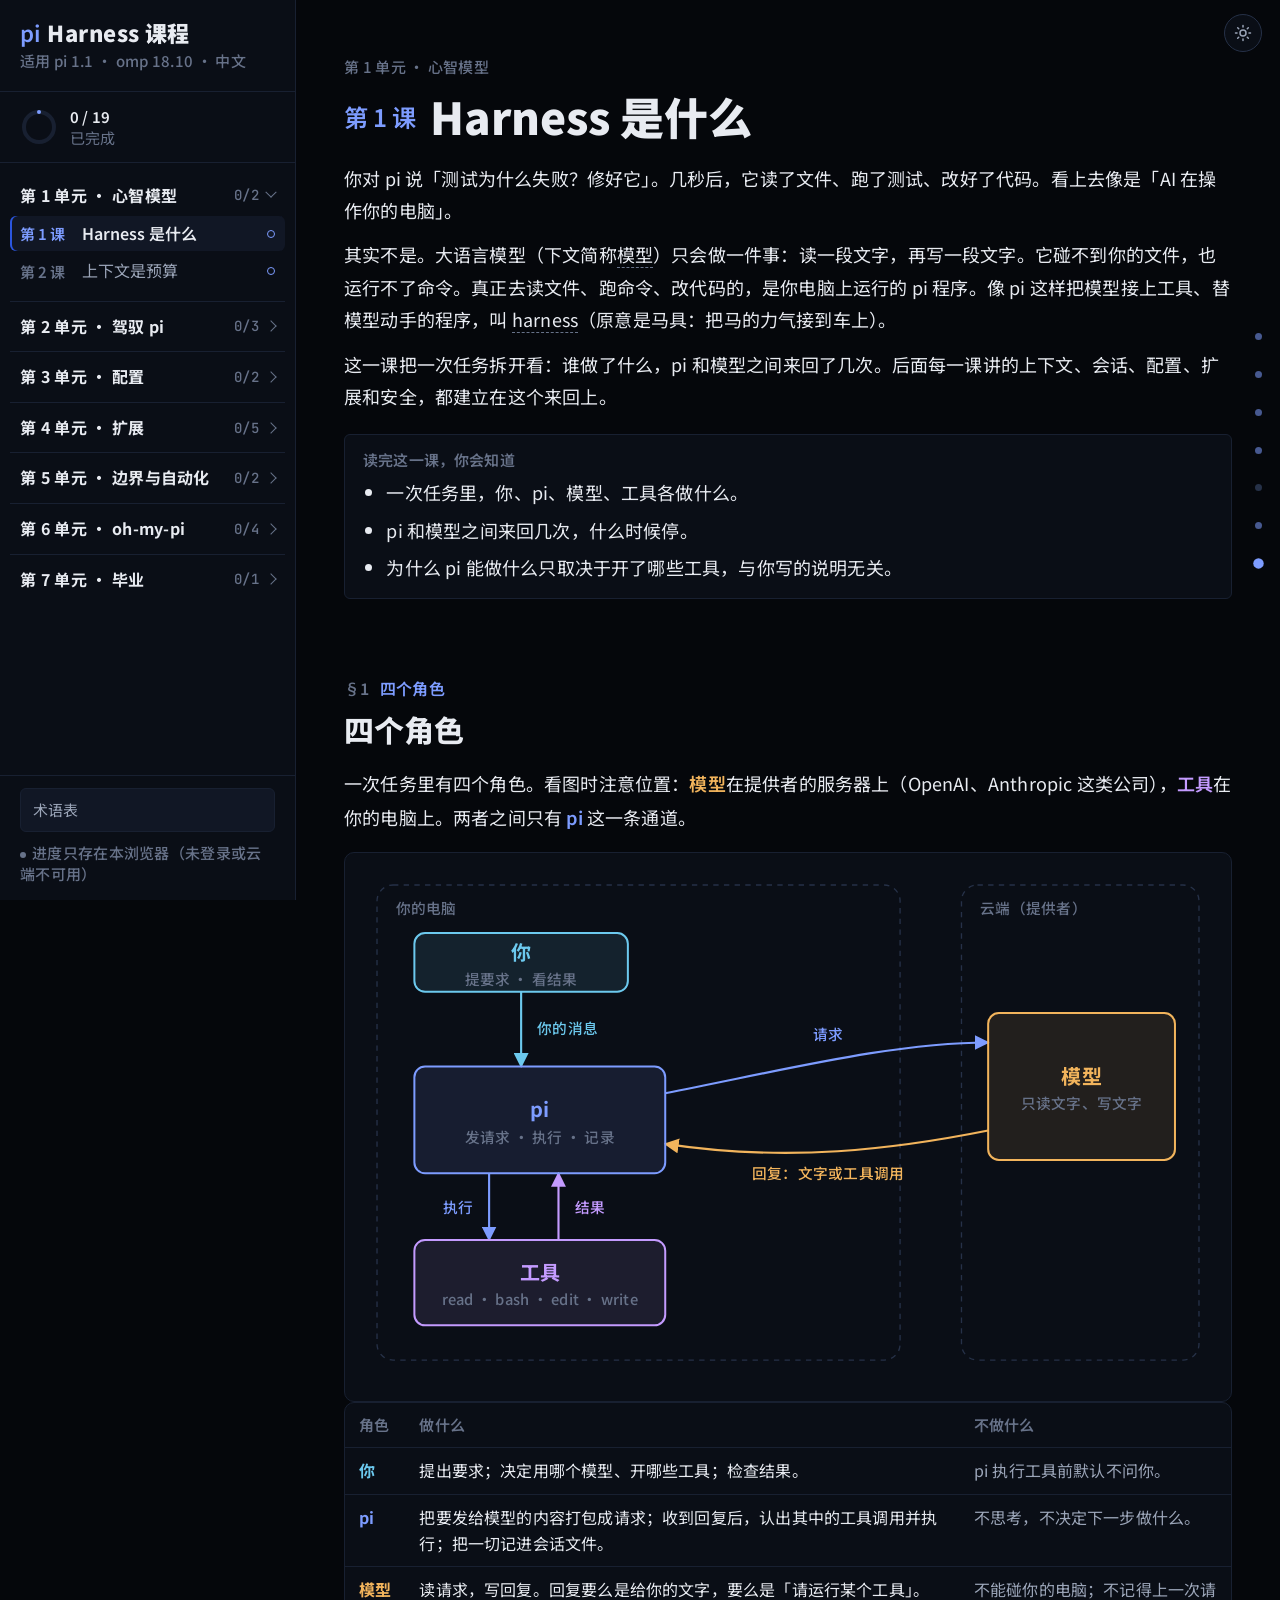
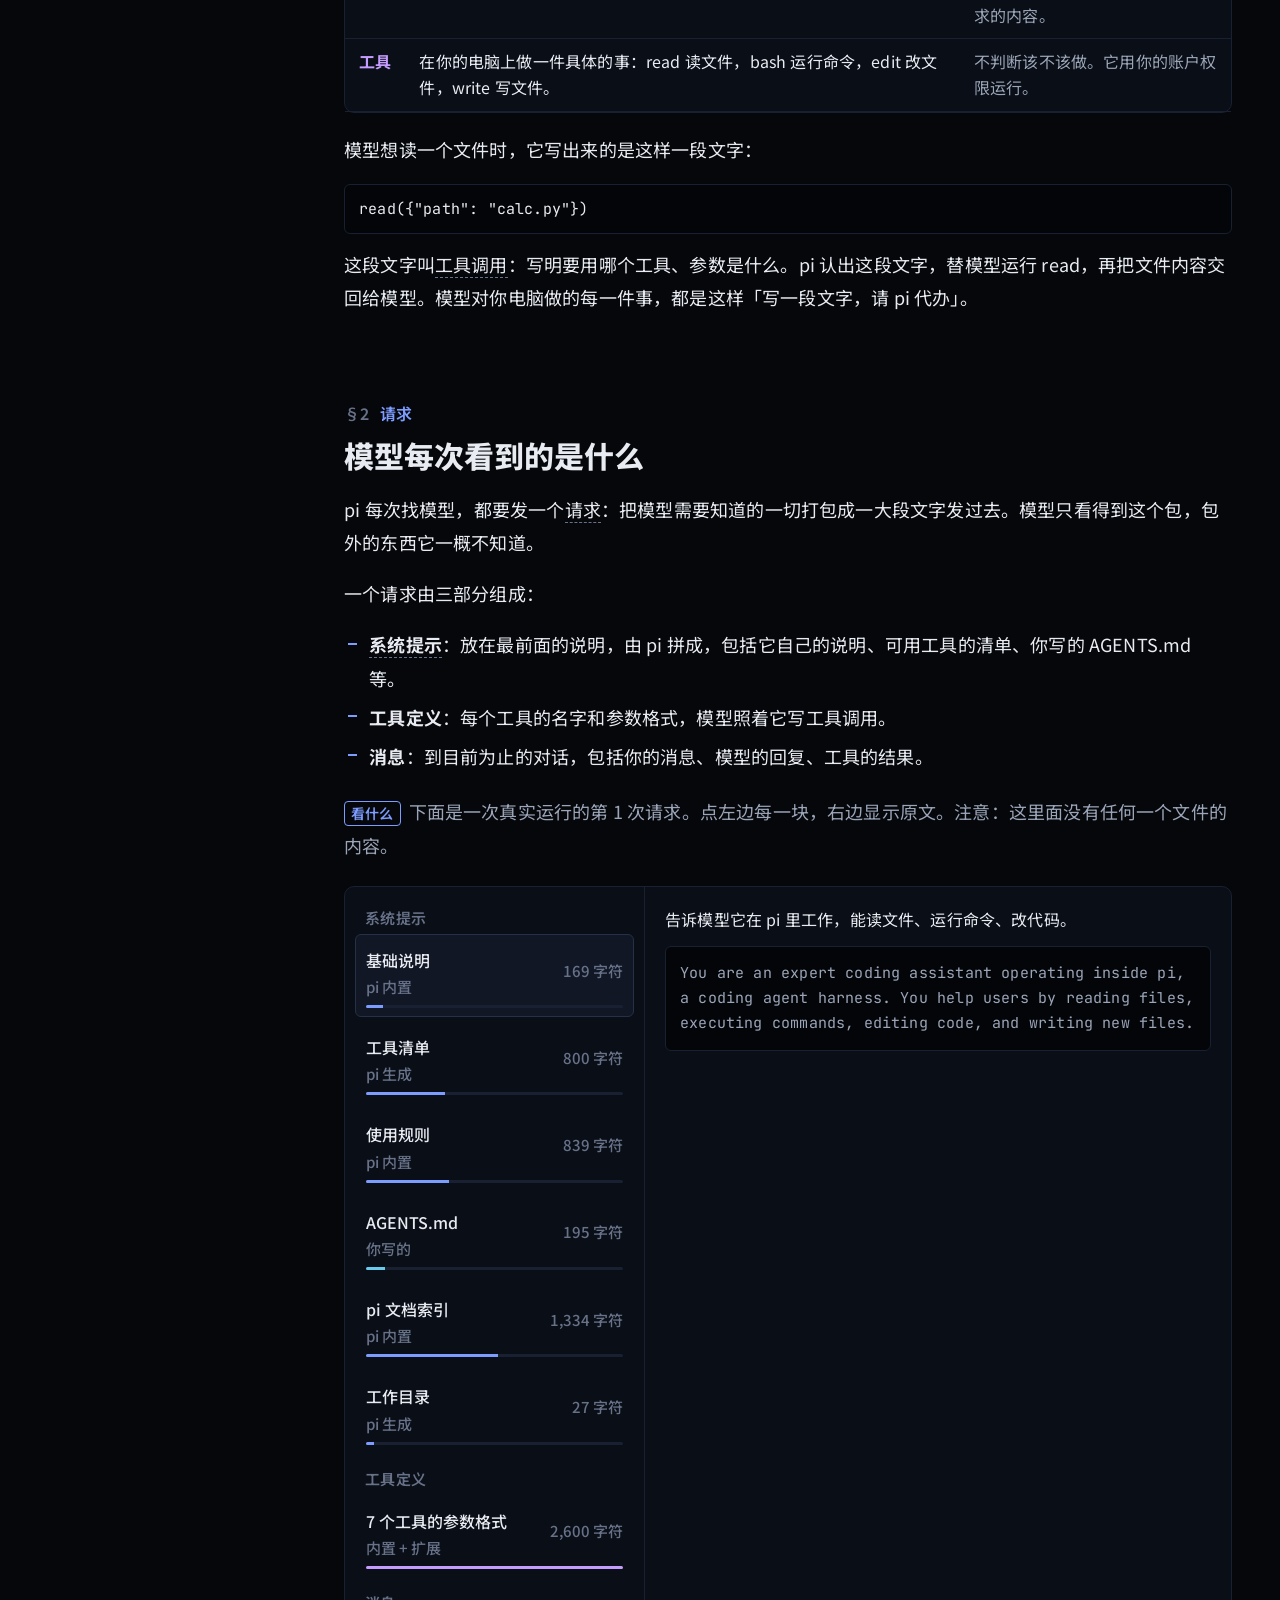
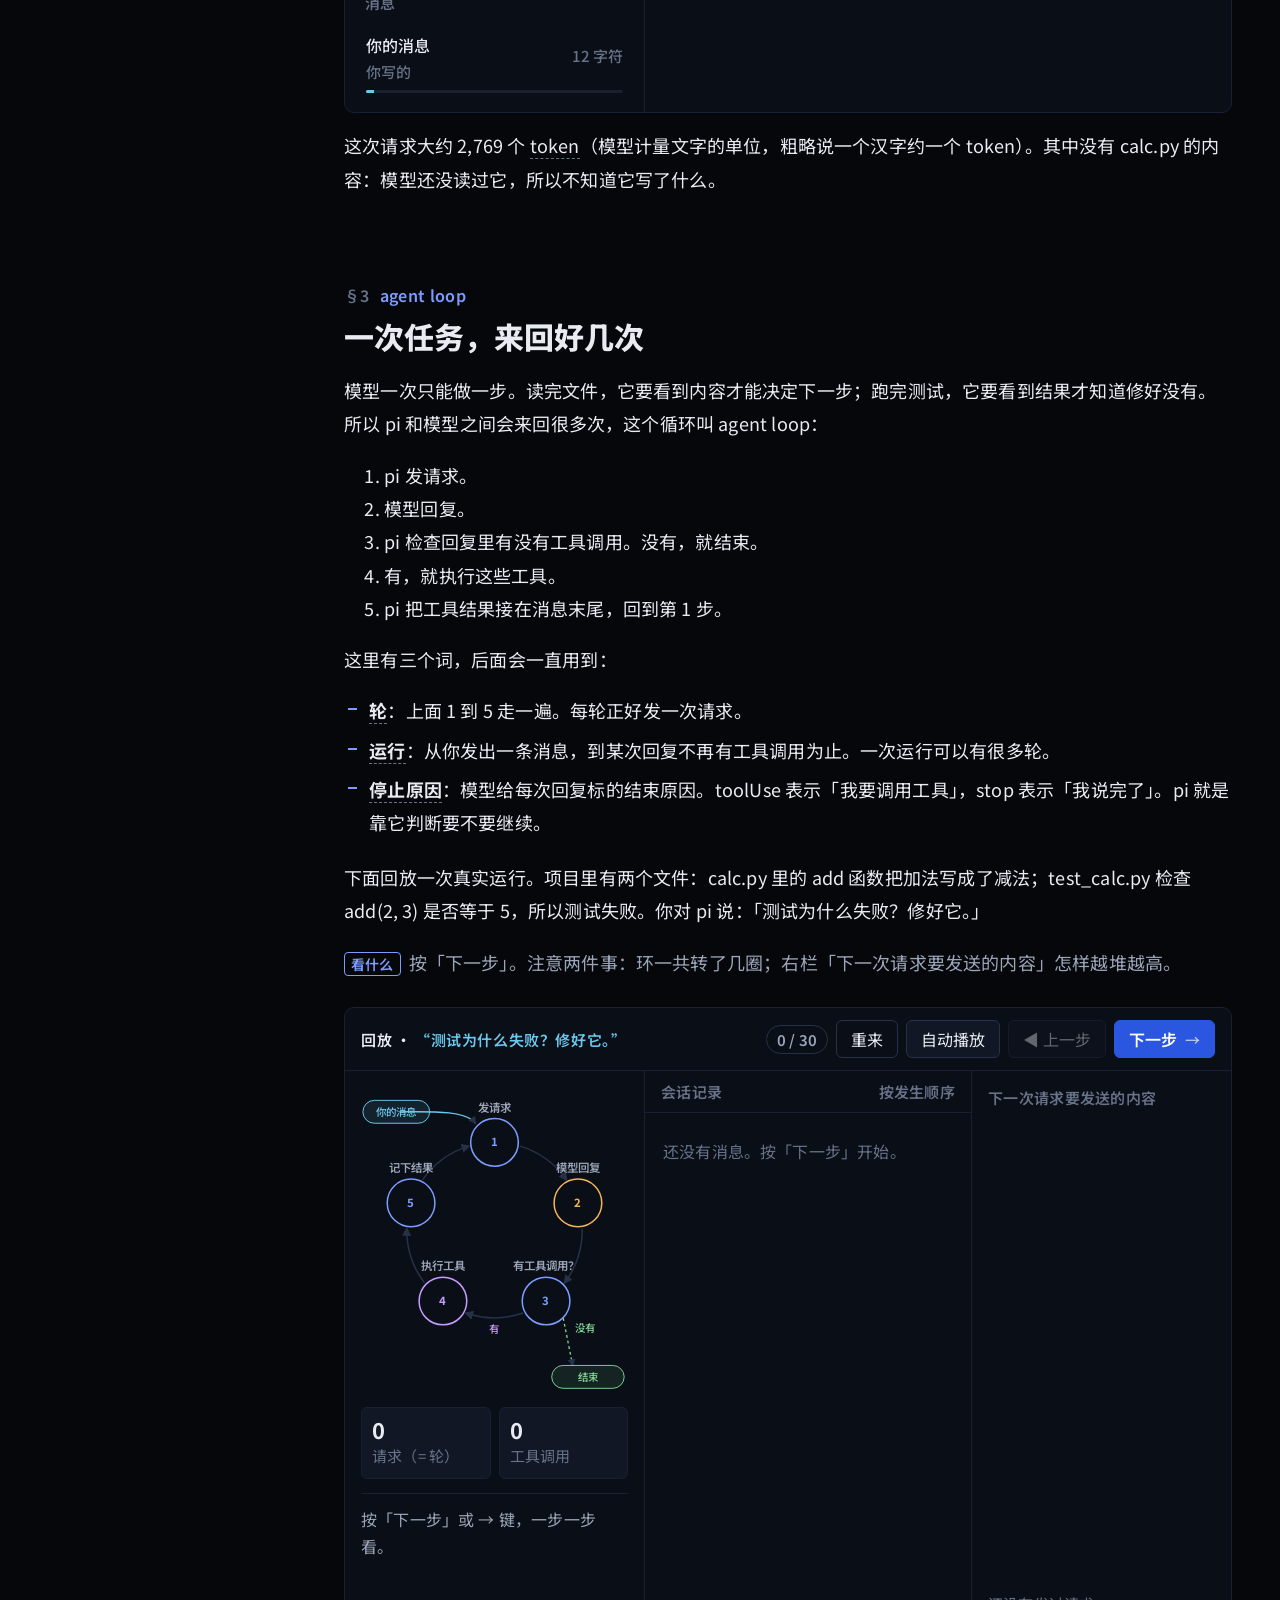
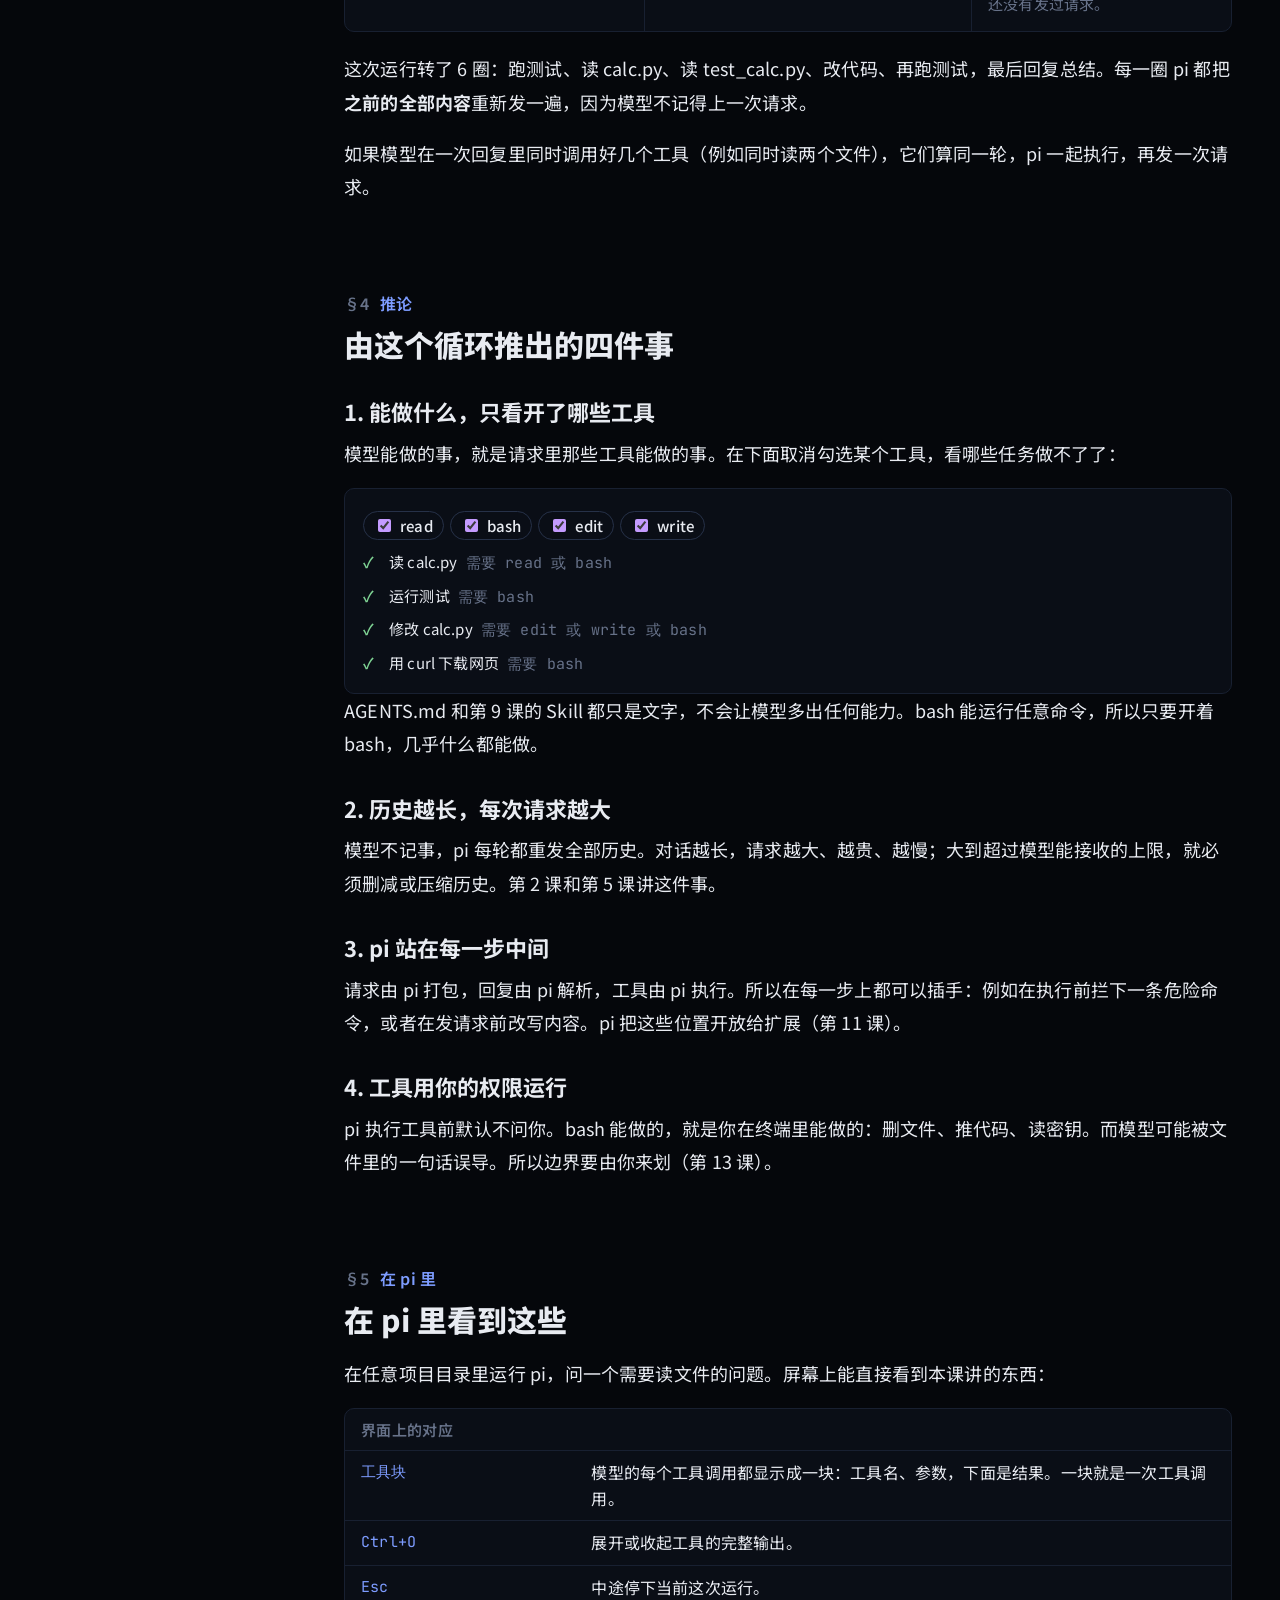
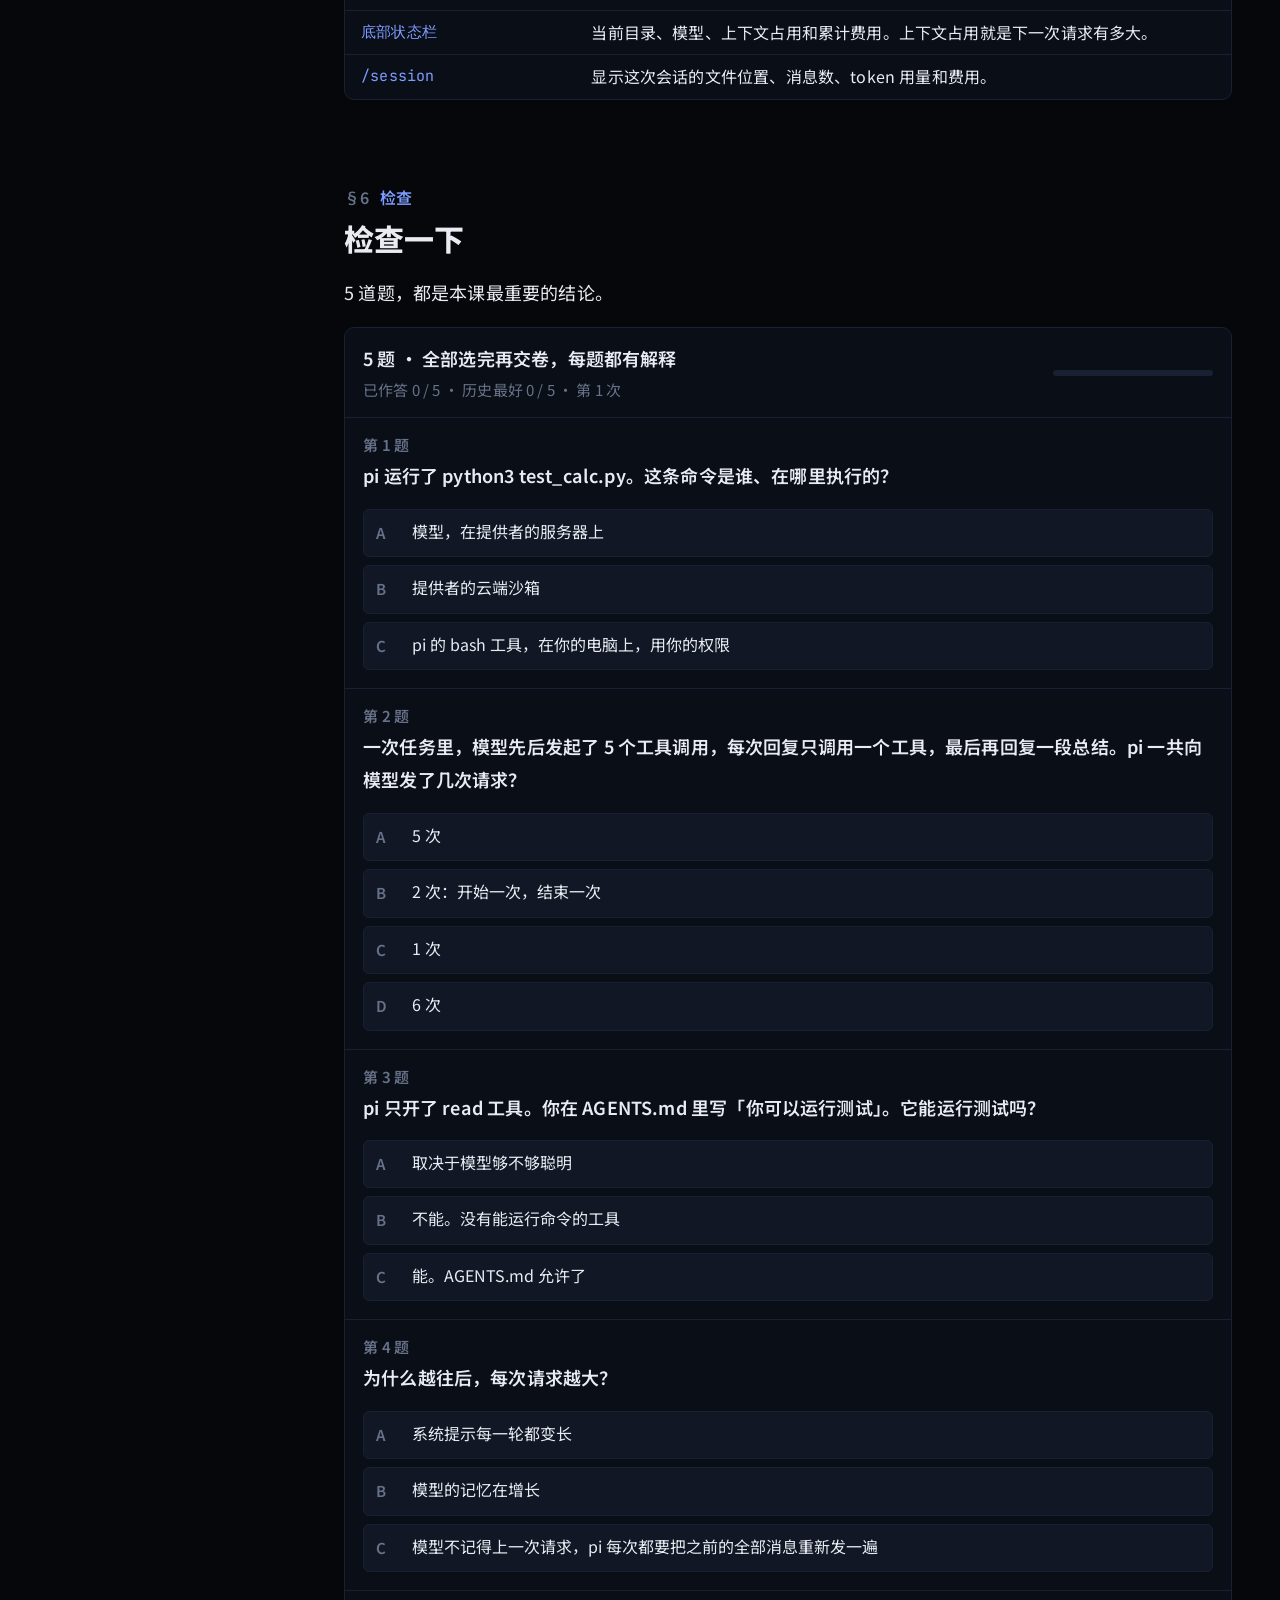
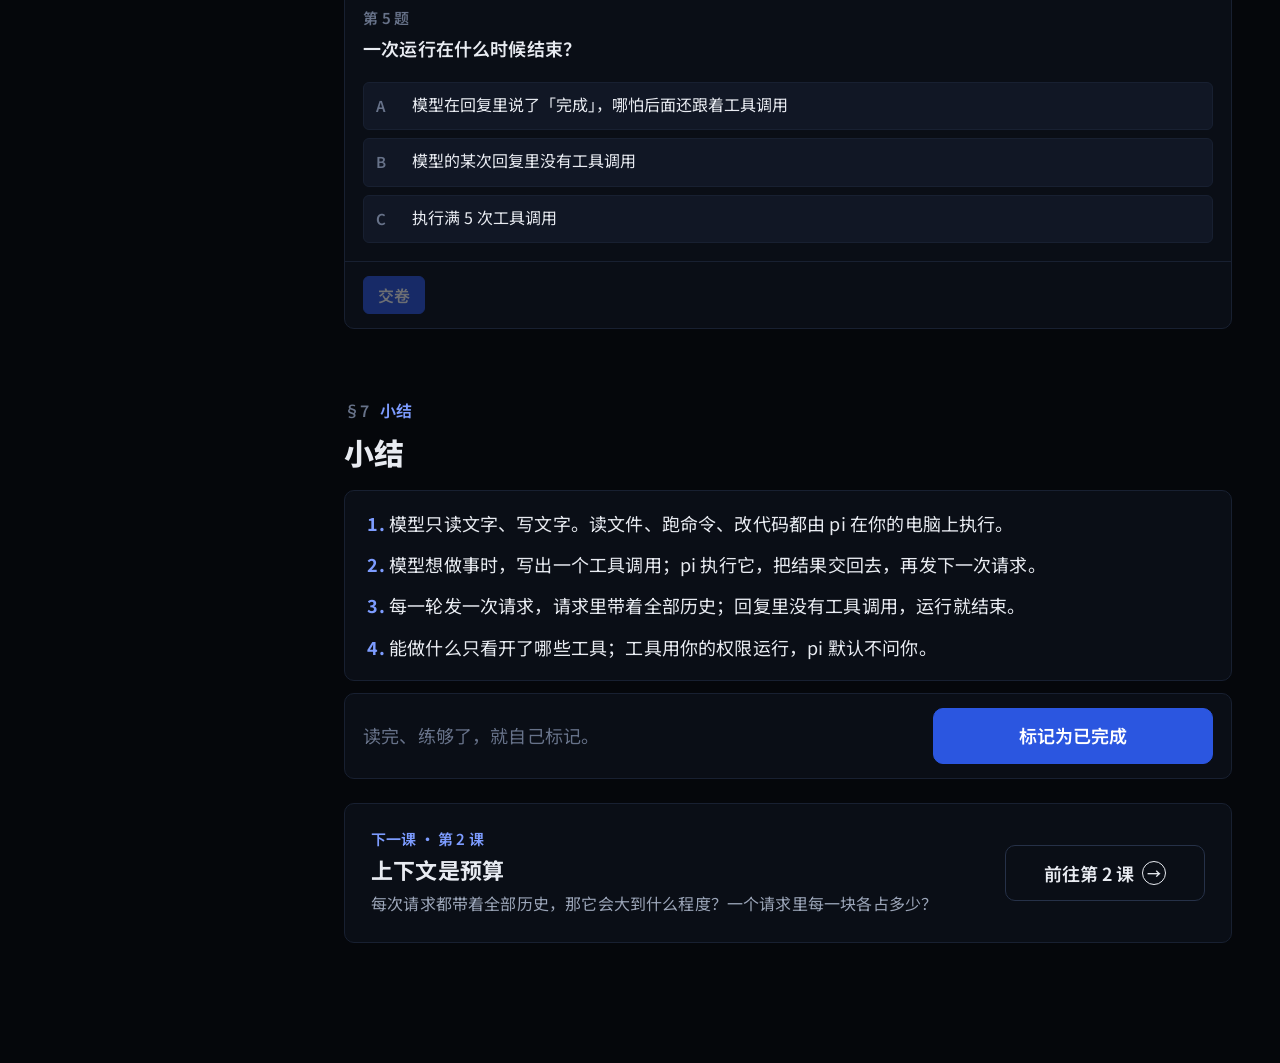
==== commit 00e1d8aa: "Rewrite all 19 lessons: clear goals, fewer exercises, fixed display bugs Each lesson now opens with " ====
--- a/site/index.html
+++ b/site/index.html
@@ -13,7 +13,7 @@
   <aside class="rail" aria-label="课程导航">
     <div class="brand">
       <div class="brand-mark"><span class="pi">pi</span> Harness 课程</div>
-      <div class="brand-sub">pi 0.99.2 · omp 18.10.3 · 中文</div>
+      <div class="brand-sub">适用 pi 1.1 · omp 18.10 · 中文</div>
     </div>
     <div class="rail-progress">
       <svg width="38" height="38" viewBox="0 0 38 38" aria-hidden="true">
--- a/site/app.css
+++ b/site/app.css
@@ -307,7 +307,7 @@
 .stop.tooluse { color: var(--c-tool); } .stop.done { color: var(--ok); }
 .live { color: var(--c-model); font-family: var(--f-body); font-size: 15px; word-break: break-all; }
 .st-ctx { border-left: 1px solid var(--line); padding: 16px; display: flex; flex-direction: column; gap: 12px; min-width: 0; }
-.ctx-stack { display: flex; flex-direction: column-reverse; gap: 3px; flex: 1; min-height: 240px; justify-content: flex-start; }
+.ctx-stack { display: flex; flex-direction: column; gap: 3px; flex: 1; min-height: 240px; justify-content: flex-start; }
 .ctx-blk { border-radius: 3px; padding: 3px 7px; font: 500 15px/1.4 var(--f-body); color: var(--bg); display: flex; justify-content: space-between; gap: 6px; animation: rise .35s ease-out; overflow: hidden; white-space: nowrap; }
 .ctx-blk.sys { background: var(--c-harness); } .ctx-blk.user { background: var(--c-user); } .ctx-blk.asst { background: var(--c-model); } .ctx-blk.tool { background: var(--c-tool); }
 .ctx-blk.sent { outline: 2px solid var(--fg); outline-offset: 1px; }
@@ -475,7 +475,7 @@
 .bill-item .ds code { font-size: 15px; padding: 0 .3em; }
 .flagline pre { font-family: var(--f-mono), var(--f-body); }
 .bill-seg.off { opacity: 0; padding: 0; }
-.bill-legend { display: grid; grid-template-columns: repeat(auto-fit, minmax(170px, 1fr)); gap: 8px; }
+.bill-legend { display: grid; grid-template-columns: repeat(auto-fill, minmax(240px, 1fr)); gap: 8px; }
 .bill-item { display: grid; grid-template-columns: 14px minmax(0, 1fr) auto; gap: 10px; align-items: start; padding: 10px 12px; border: 1px solid var(--line); border-radius: var(--r); background: var(--raised); cursor: pointer; text-align: left; }
 .bill-item .sw { width: 14px; height: 14px; border-radius: 3px; margin-top: 4px; }
 .bill-item .nm { font-weight: 600; font-size: 16px; }
@@ -527,7 +527,7 @@
 .sim-stats { display: grid; grid-template-columns: repeat(4, minmax(0, 1fr)); gap: 8px; }
 .sim-log { max-height: 160px; overflow: auto; font-size: 15px; color: var(--fg-dim); border-top: 1px solid var(--line); padding-top: 8px; display: grid; gap: 3px; }
 .sim-log .cmp { color: var(--c-tool); font-weight: 600; }
-.sim-chart { width: 100%; height: 170px; display: block; }
+.sim-chart { width: 100%; height: auto; aspect-ratio: 600 / 170; display: block; }
 
 .calc { display: grid; gap: 0; }
 .calc-row { display: grid; grid-template-columns: minmax(0, 1fr) 150px 170px; gap: 14px; align-items: center; padding: 14px 18px; border-bottom: 1px solid var(--line); }
@@ -585,7 +585,7 @@
 /* ===================== M3 · tree ===================== */
 .treebox { display: grid; grid-template-columns: minmax(0, 1.1fr) minmax(0, .9fr); }
 .treebox .l { padding: 14px; min-width: 0; border-right: 1px solid var(--line); overflow-x: auto; }
-.treebox .r { padding: 14px; min-width: 0; }
+.treebox .r { padding: 14px; min-width: 0; white-space: normal; font-weight: 400; }
 .tsvg { display: block; height: auto; margin: 0 auto; }
 .tnode { cursor: pointer; }
 .tnode rect { transition: stroke-width .2s, fill .2s; }
@@ -656,10 +656,11 @@
 .fbtn .tag { font-family: var(--f-body); font-size: 15px; padding: 0 6px; border-radius: 999px; border: 1px solid currentColor; }
 .fbtn .tag.trust { color: var(--c-model); } .fbtn .tag.free { color: var(--ok); }
 .cmap .det { padding: 16px; font-size: 16px; }
-.merge { display: grid; grid-template-columns: minmax(0, 1fr) minmax(0, 1fr) minmax(0, 1.1fr); }
+.merge { display: grid; grid-template-columns: minmax(0, 1fr) minmax(0, 1fr); }
+.merge .pane:last-child { grid-column: 1 / -1; border-top: 1px solid var(--line); }
 .merge .pane { padding: 12px; border-right: 1px solid var(--line); min-width: 0; display: grid; gap: 6px; align-content: start; }
 .merge .pane:last-child { border-right: 0; }
-.merge textarea { width: 100%; min-height: 330px; background: var(--sunk); color: var(--fg); border: 1px solid var(--line-2); border-radius: var(--r); padding: 10px; font: 15px/1.6 var(--f-mono); resize: vertical; }
+.merge textarea { width: 100%; min-height: 320px; background: var(--sunk); color: var(--fg); border: 1px solid var(--line-2); border-radius: var(--r); padding: 10px; font: 15px/1.6 var(--f-mono); resize: vertical; }
 .merge textarea.bad { border-color: var(--bad); }
 .eff { font: 15px/1.7 var(--f-mono); background: var(--sunk); border: 1px solid var(--line); border-radius: var(--r); padding: 10px; white-space: pre-wrap; word-break: break-word; min-height: 220px; }
 .eff .u { color: var(--c-user); } .eff .p { color: var(--c-model); } .eff .d { color: var(--fg-mute); }
@@ -676,7 +677,7 @@
 .drow .fl button[aria-pressed="true"] { border-style: solid; border-color: var(--c-user); color: var(--c-user); background: var(--c-user-bg); }
 .drow .fl button.used { box-shadow: 0 0 0 2px var(--c-harness); }
 .loaded { padding: 14px; display: grid; gap: 6px; align-content: start; font-size: 15px; }
-.loaded ol { margin: 0; padding-left: 1.4em; display: grid; gap: 4px; font-family: var(--f-mono); font-size: 15px; }
+.loaded ol { margin: 0; padding-left: 1.4em; overflow-wrap: anywhere; display: grid; gap: 4px; font-family: var(--f-mono); font-size: 15px; }
 .trustbox { font-family: var(--f-mono); font-size: 15px; background: #0b0e12; color: #d7dbe2; border-radius: 10px; padding: 14px 16px; border: 1px solid var(--line-2); }
 .trustbox .t { font-weight: 700; } .trustbox .dimt { color: #7d8696; }
 .trustbox button { display: block; width: 100%; text-align: left; font: inherit; color: inherit; background: none; border: 0; padding: 3px 6px; border-radius: 4px; cursor: pointer; }
@@ -743,13 +744,13 @@
 @media (max-width: 860px) { .sp-wrap, .tpl { grid-template-columns: 1fr; } }
 
 /* ===================== M8 · skills ===================== */
-.pl-stages { display: grid; grid-template-columns: repeat(3, minmax(0, 1fr)); }
-.pl-stage { padding: 16px; border-right: 1px solid var(--line); opacity: .35; transition: opacity .4s; min-width: 0; }
-.pl-stage:last-child { border-right: 0; }
+.pl-stages { display: grid; grid-template-columns: minmax(0, 1fr); }
+.pl-stage { padding: 16px; border-bottom: 1px solid var(--line); opacity: .35; transition: opacity .4s; min-width: 0; }
+.pl-stage:last-child { border-bottom: 0; }
 .pl-stage.on { opacity: 1; }
 .pl-stage .n { font-size: 15px; font-weight: 700; color: var(--c-harness); }
 .pl-stage .tt { font-weight: 800; font-size: 18px; margin: 2px 0 8px; }
-.pl-stage pre { margin: 6px 0 0; font-size: 15px; white-space: pre-wrap; word-break: break-word; background: var(--sunk); border: 1px solid var(--line); border-radius: 6px; padding: 8px 10px; max-height: 200px; overflow: auto; }
+.pl-stage pre { margin: 6px 0 0; font-size: 15px; white-space: pre-wrap; word-break: break-word; background: var(--sunk); border: 1px solid var(--line); border-radius: 6px; padding: 8px 10px; }
 .pl-ctx { display: flex; height: 26px; border-radius: 5px; overflow: hidden; margin-top: 10px; background: var(--sunk); border: 1px solid var(--line); }
 .pl-ctx span { display: flex; align-items: center; padding: 0 6px; font-size: 15px; color: var(--bg); white-space: nowrap; overflow: hidden; }
 .lint { display: grid; grid-template-columns: minmax(0, 1fr) 300px; }
@@ -768,7 +769,7 @@
 /* ===================== M9 · extension tools ===================== */
 .codeview { display: grid; grid-template-columns: minmax(0, 1.25fr) minmax(0, 1fr); }
 .codeview .src { font: 15px/1.7 var(--f-mono); background: var(--sunk); padding: 12px 0; overflow-x: auto; border-right: 1px solid var(--line); }
-.codeview .ln { display: grid; grid-template-columns: 34px minmax(0, 1fr); padding: 0 12px 0 0; white-space: pre; cursor: pointer; border-left: 3px solid transparent; }
+.codeview .ln { display: grid; grid-template-columns: 34px minmax(0, 1fr); padding: 0 12px 0 0; white-space: pre-wrap; overflow-wrap: anywhere; cursor: pointer; border-left: 3px solid transparent; }
 .codeview .ln .no { color: var(--fg-mute); text-align: right; padding-right: 10px; user-select: none; }
 .codeview .ln.grp { border-left-color: var(--line-2); }
 .codeview .ln.on { background: var(--c-harness-bg); border-left-color: var(--c-harness); }
@@ -998,9 +999,39 @@
 
 /* theme toggle: top-right corner */
 .theme-btn {
-  position: fixed; top: 14px; right: 18px; z-index: 30; width: 38px; height: 38px; display: grid; place-items: center;
+  position: absolute; top: 14px; right: 18px; z-index: 30; width: 38px; height: 38px; display: grid; place-items: center;
   border: 1px solid var(--line-2); border-radius: 50%; background: var(--panel); color: var(--fg-dim); cursor: pointer;
 }
 .theme-btn:hover { color: var(--fg); border-color: var(--fg-mute); }
 .theme-btn svg { width: 18px; height: 18px; }
 @media (max-width: 860px) { .theme-btn { position: absolute; } }
+
+/* ---------- lesson blocks v2 ---------- */
+.intro { margin-top: 20px; }
+.intro p { font-size: 18px; line-height: 1.8; margin: 0 0 12px; }
+.learn { margin: 22px 0 8px; padding: 14px 18px; border: 1px solid var(--line); border-radius: var(--r); background: var(--panel); }
+.learn .k { font: 600 15px var(--f-body); color: var(--fg-mute); margin-bottom: 6px; }
+.learn ul { margin: 0; padding-left: 1.3em; display: grid; gap: 4px; }
+.look { margin: 18px 0 10px; color: var(--fg-dim); }
+.look .k { display: inline-block; font: 600 14px var(--f-body); color: var(--c-harness); border: 1px solid var(--c-harness); border-radius: 4px; padding: 0 6px; margin-right: 8px; line-height: 1.6; }
+.howto { margin: 16px 0; }
+.howto table { width: 100%; border-collapse: collapse; }
+.howto td { padding: 9px 16px; border-bottom: 1px solid var(--line); vertical-align: top; font-size: 16px; line-height: 1.6; }
+.howto tr:last-child td { border-bottom: 0; }
+.howto td.hk { width: 26%; font-family: var(--f-mono); font-size: 15px; color: var(--c-harness); white-space: pre-wrap; word-break: normal; overflow-wrap: break-word; }
+.howto-foot { padding: 10px 16px 12px; border-top: 1px solid var(--line); color: var(--fg-dim); font-size: 15px; }
+.takeaway ol { margin: 0; padding: 16px 20px 16px 44px; display: grid; gap: 8px; }
+.takeaway li::marker { color: var(--c-harness); font-weight: 700; }
+.roletab { width: 100%; border-collapse: collapse; }
+.roletab th, .roletab td { text-align: left; padding: 10px 14px; border-bottom: 1px solid var(--line); vertical-align: top; font-size: 16px; line-height: 1.6; }
+.roletab th { font-size: 15px; color: var(--fg-mute); font-weight: 600; }
+.roletab td:first-child { white-space: nowrap; font-weight: 700; }
+@media (max-width: 720px) { .howto td.hk { width: 42%; } .howto td { padding: 8px 10px; } .roletab th, .roletab td { padding: 8px; } }
+.sec > pre, .col > pre { background: var(--sunk); border: 1px solid var(--line); border-radius: var(--r); padding: 12px 14px; font-family: var(--f-mono); font-size: 15px; line-height: 1.6; white-space: pre-wrap; word-break: break-word; margin: 10px 0 14px; }
+.end-done .complete-row { border-top: 0; margin-top: 0; padding-top: 8px; }
+.howto { overflow-x: auto; }
+.howto td { overflow-wrap: anywhere; }
+@media (max-width: 720px) { .howto td.hk { overflow-wrap: anywhere; } .grow td code, .grow td { overflow-wrap: anywhere; } }
+.quiz-q .q, .opt > span, .feedback { overflow-wrap: anywhere; min-width: 0; }
+.fig { overflow-x: auto; }
+@media (max-width: 720px) { .fig svg { min-width: 560px; } }
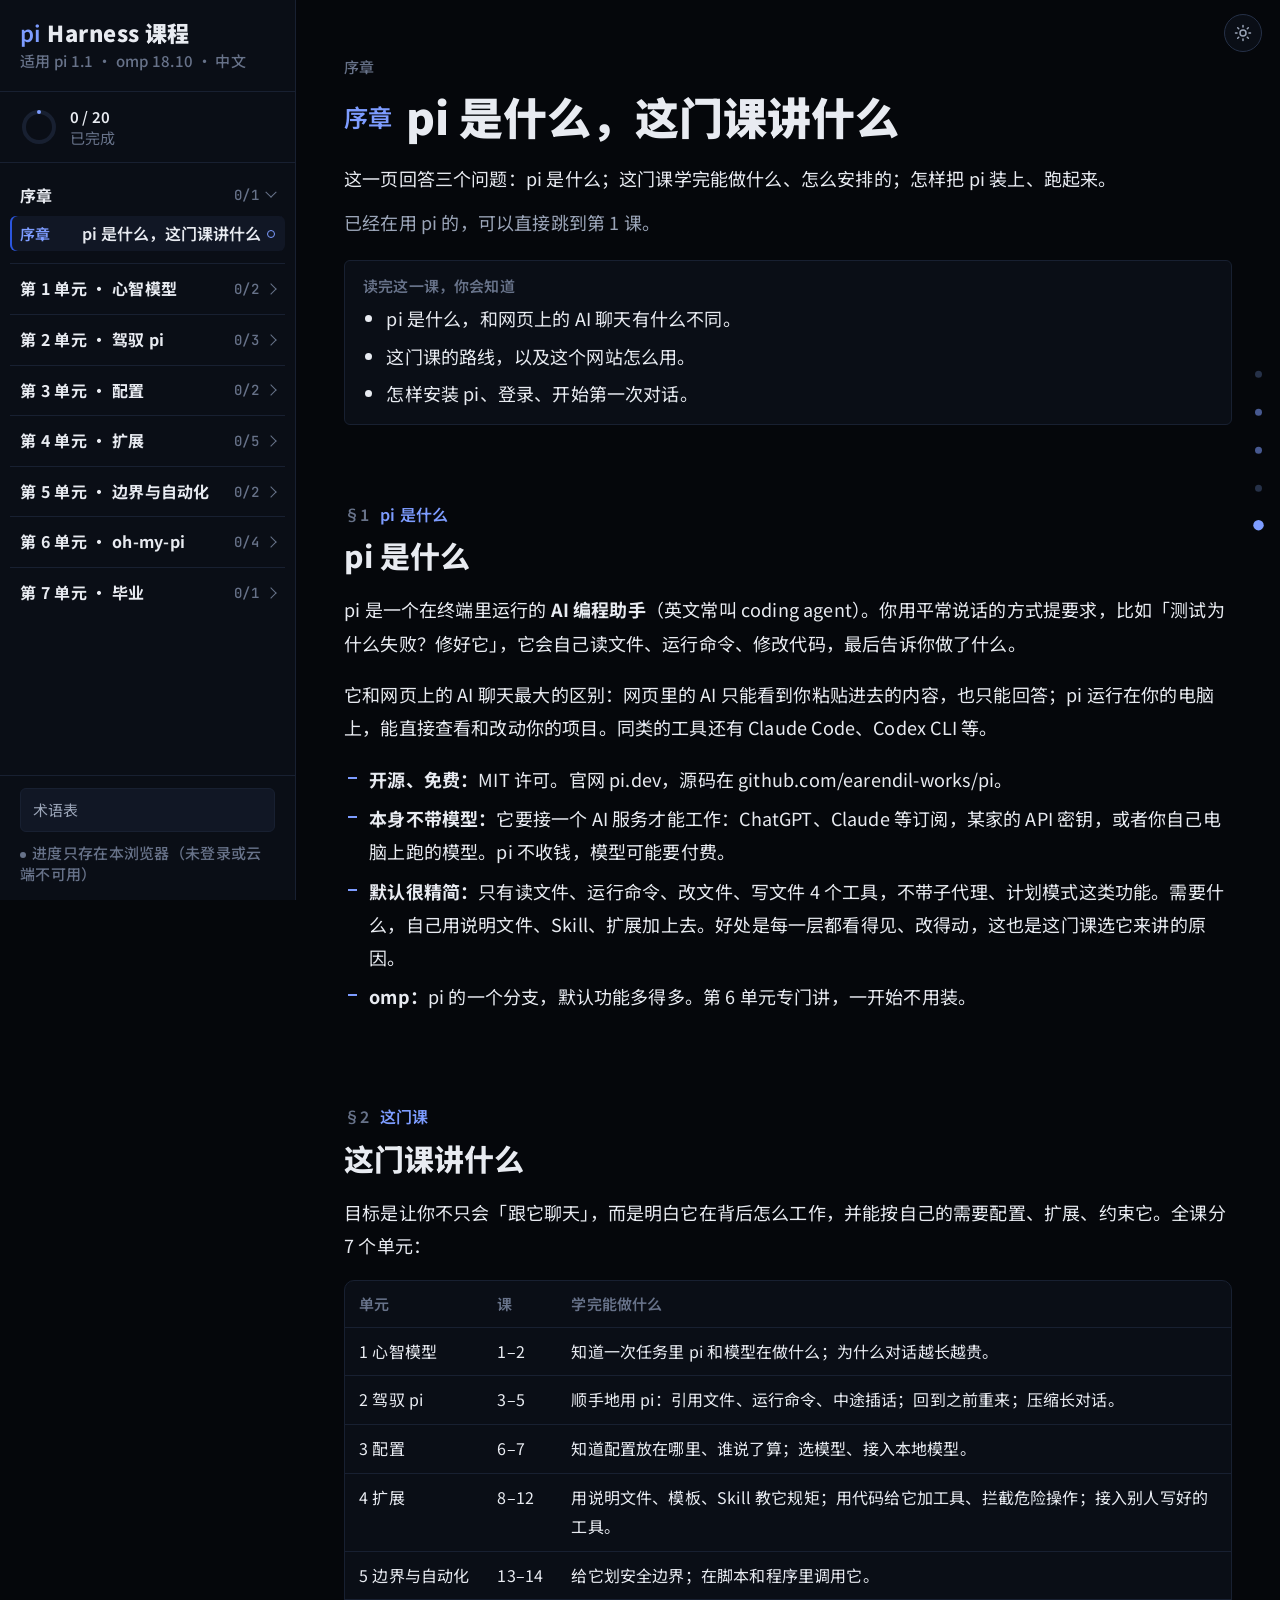
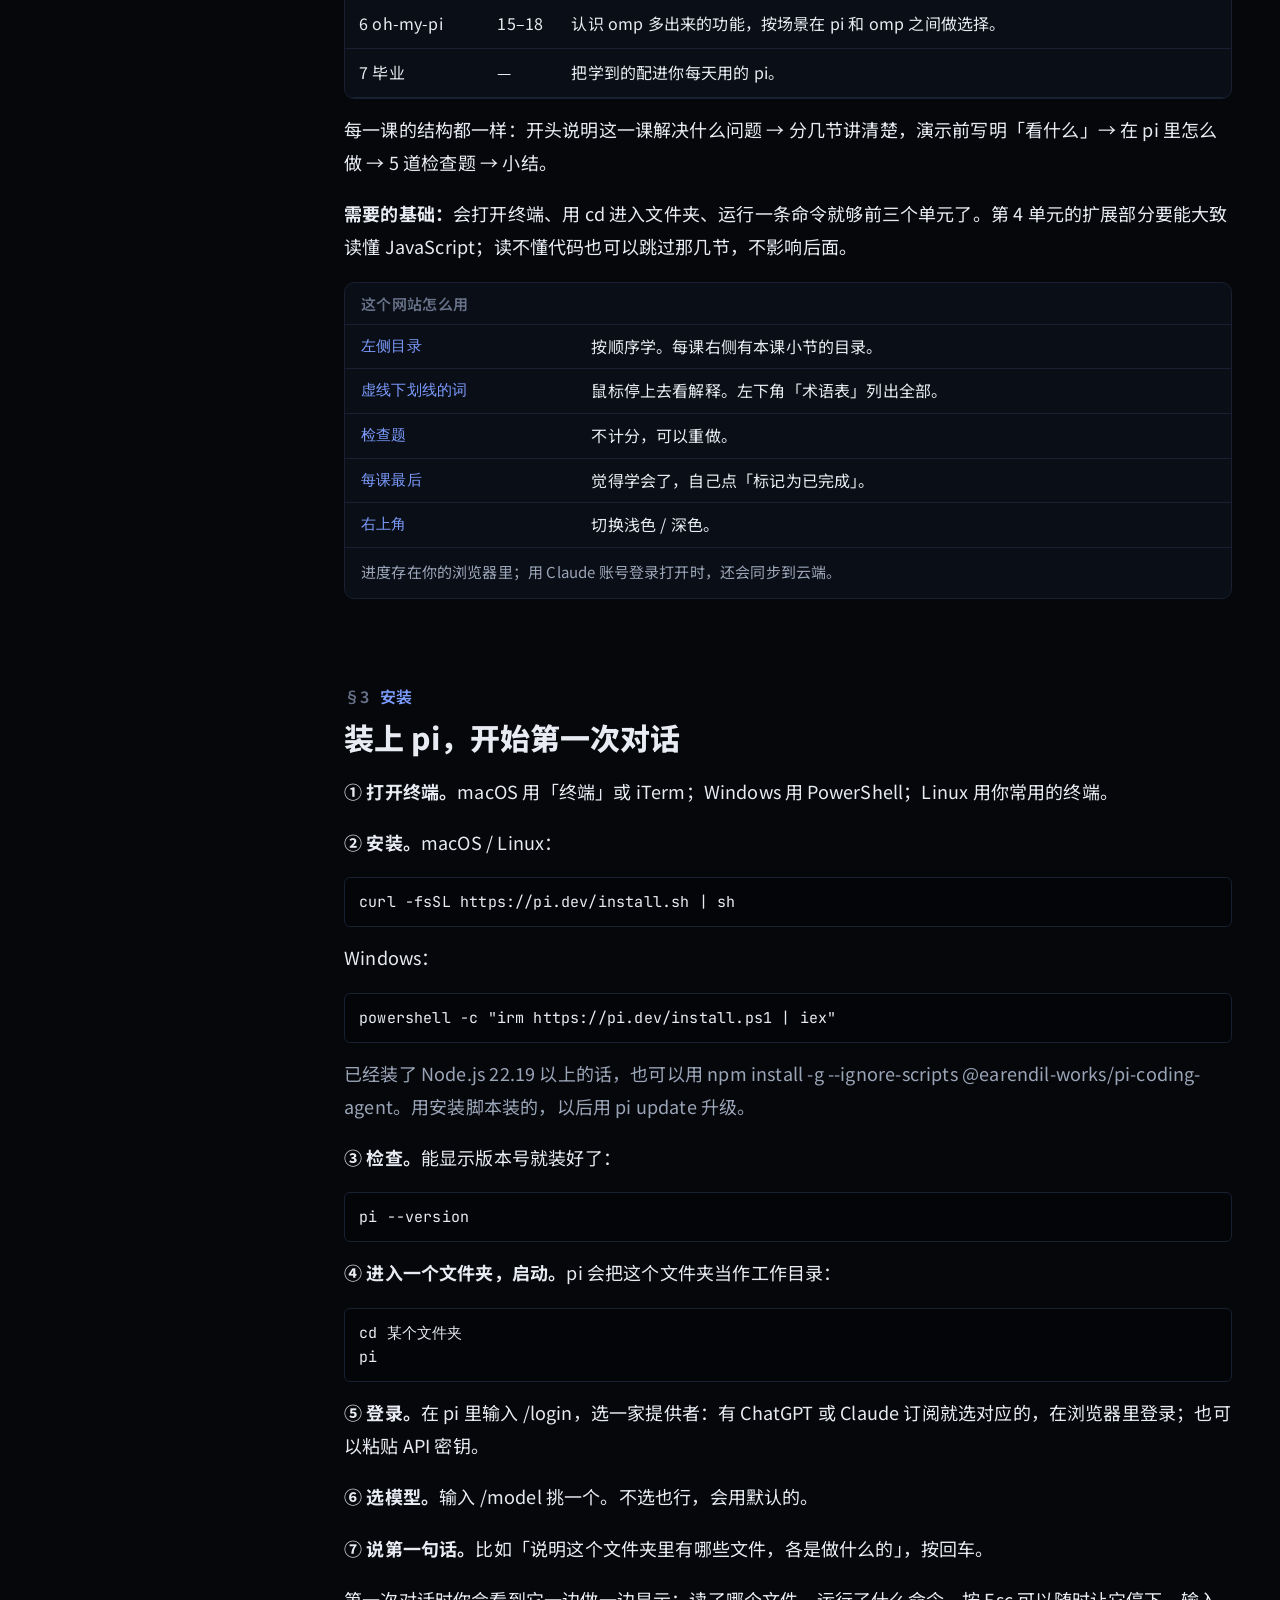
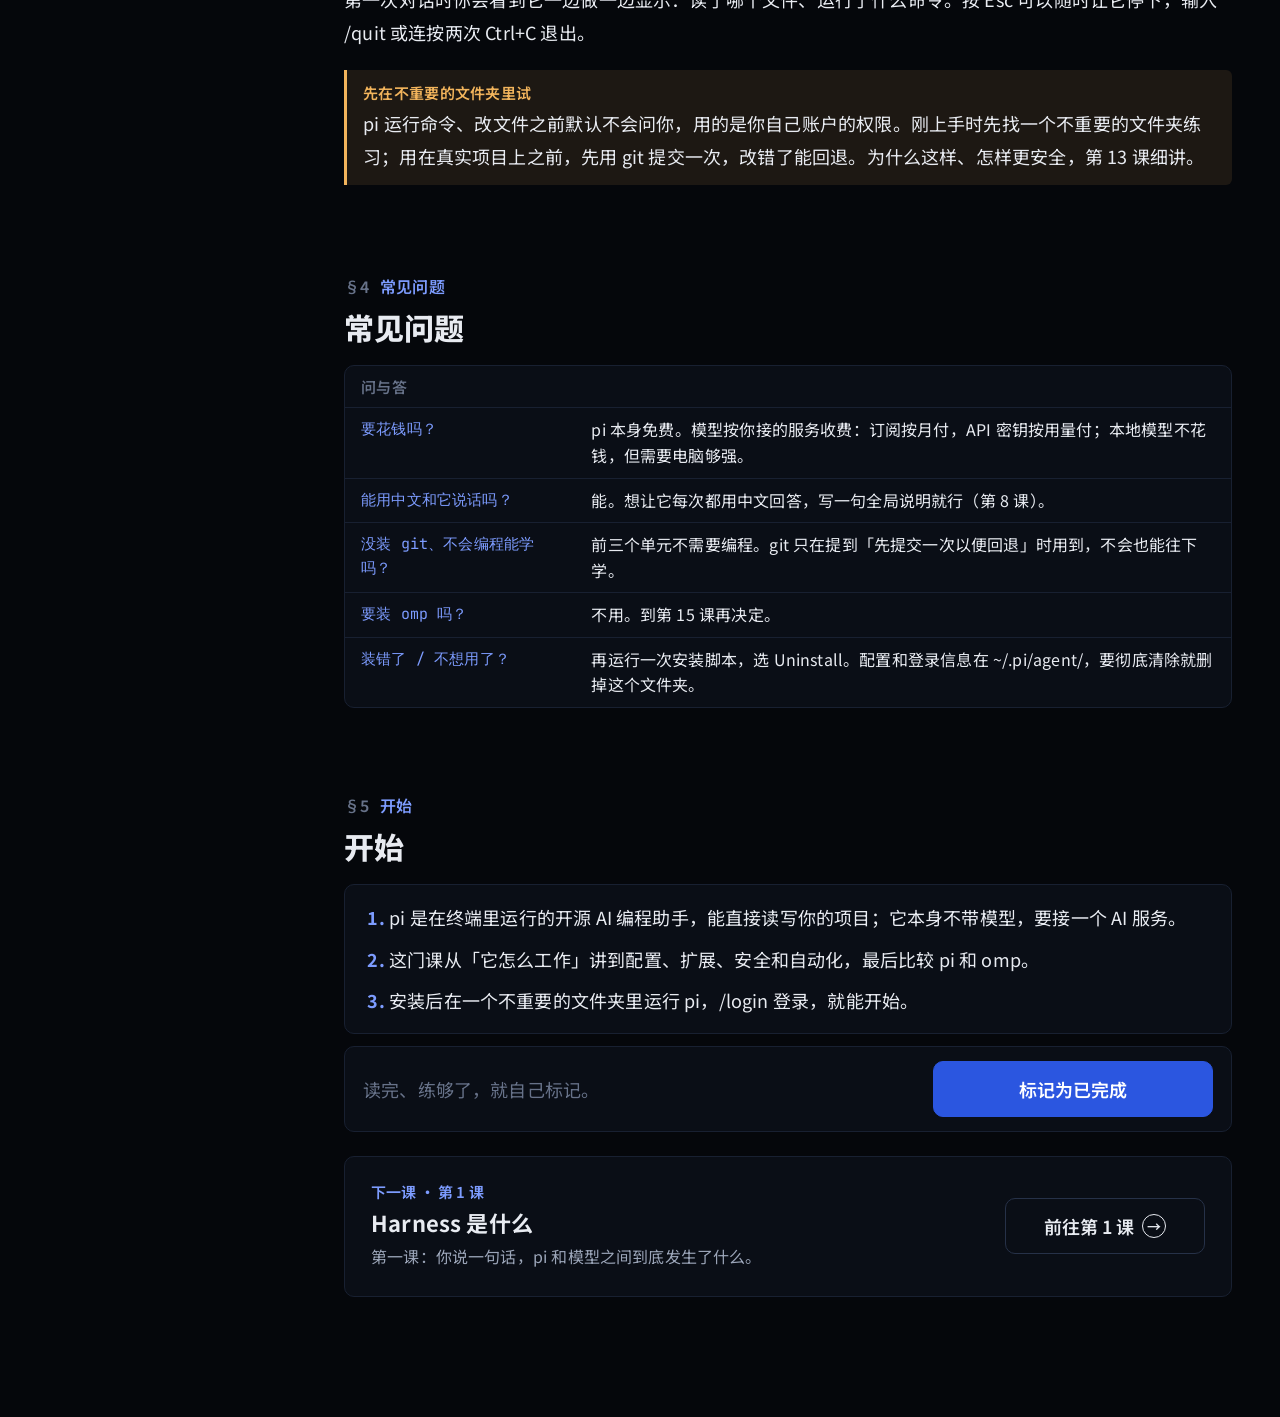
==== commit b4a78d29: "Add a prologue: what pi is, the course map, and how to install New INTRO page is the default landing" ====
--- a/site/index.html
+++ b/site/index.html
@@ -20,7 +20,7 @@
         <circle cx="19" cy="19" r="15" fill="none" stroke="var(--line)" stroke-width="4"/>
         <circle id="rp-ring" cx="19" cy="19" r="15" fill="none" stroke="var(--c-harness)" stroke-width="4" stroke-linecap="round" transform="rotate(-90 19 19)" stroke-dasharray="0 100"/>
       </svg>
-      <div><div class="num" id="rp-num">0 / 19</div><div class="lbl">已完成</div></div>
+      <div><div class="num" id="rp-num">0 / 20</div><div class="lbl">已完成</div></div>
     </div>
     <nav class="units" id="units"></nav>
     <div class="rail-foot">
@@ -36,6 +36,7 @@
 
 <script src="trace.js"></script>
 <script src="core.js"></script>
+<script src="intro.js"></script>
 <script src="m0.js"></script>
 <script src="m1.js"></script>
 <script src="m2.js"></script>
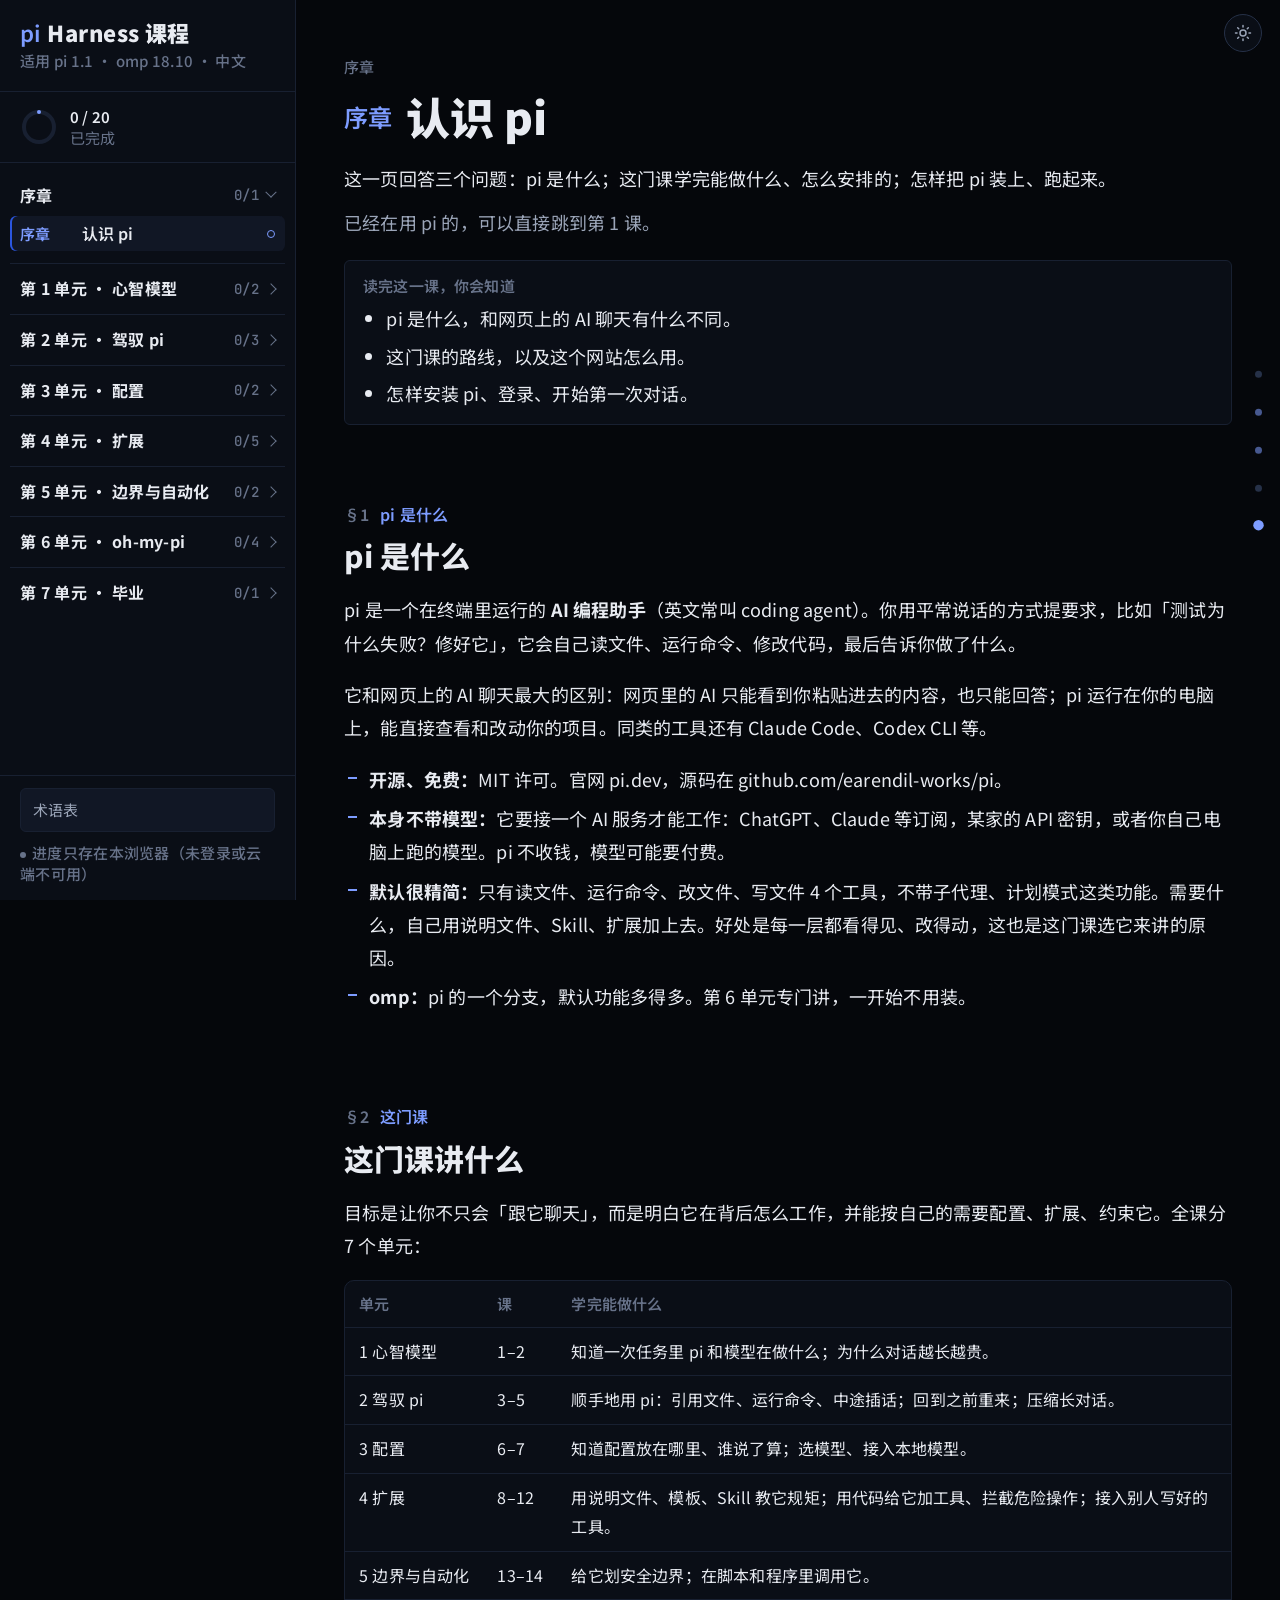
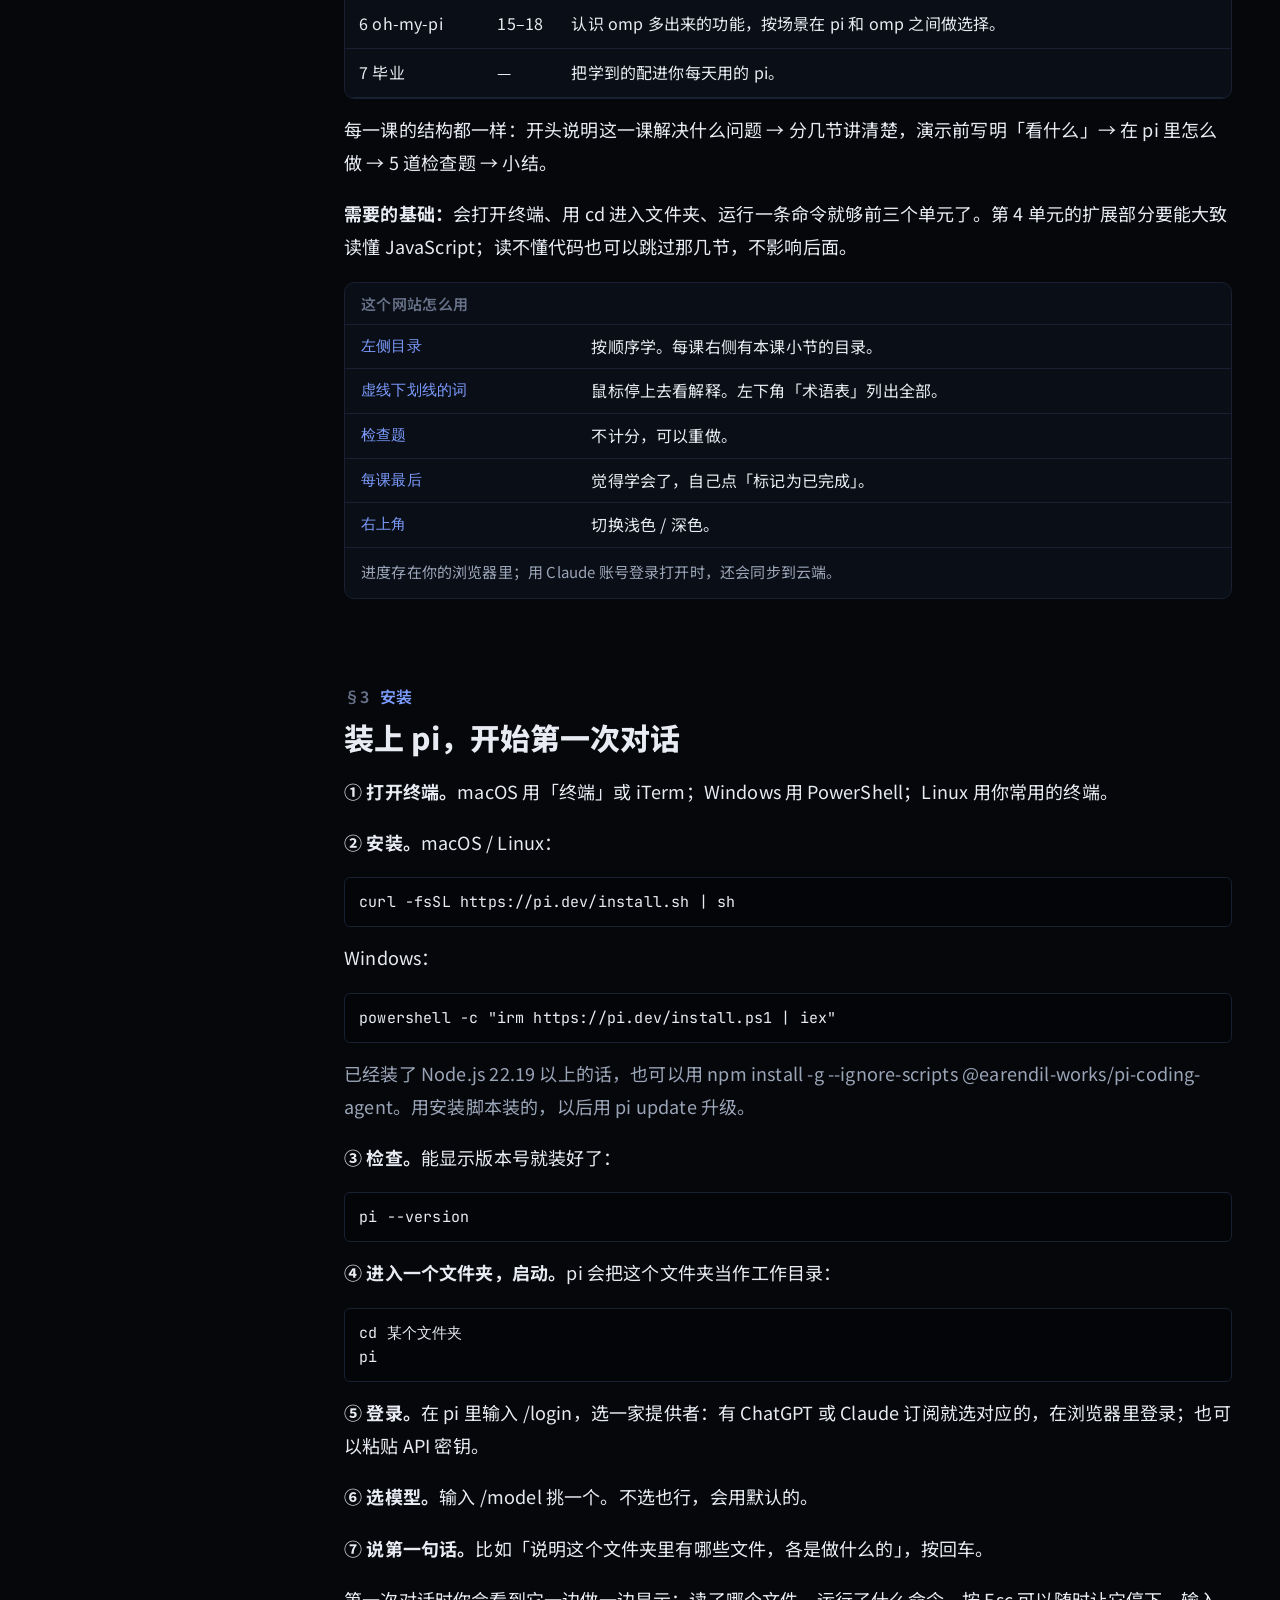
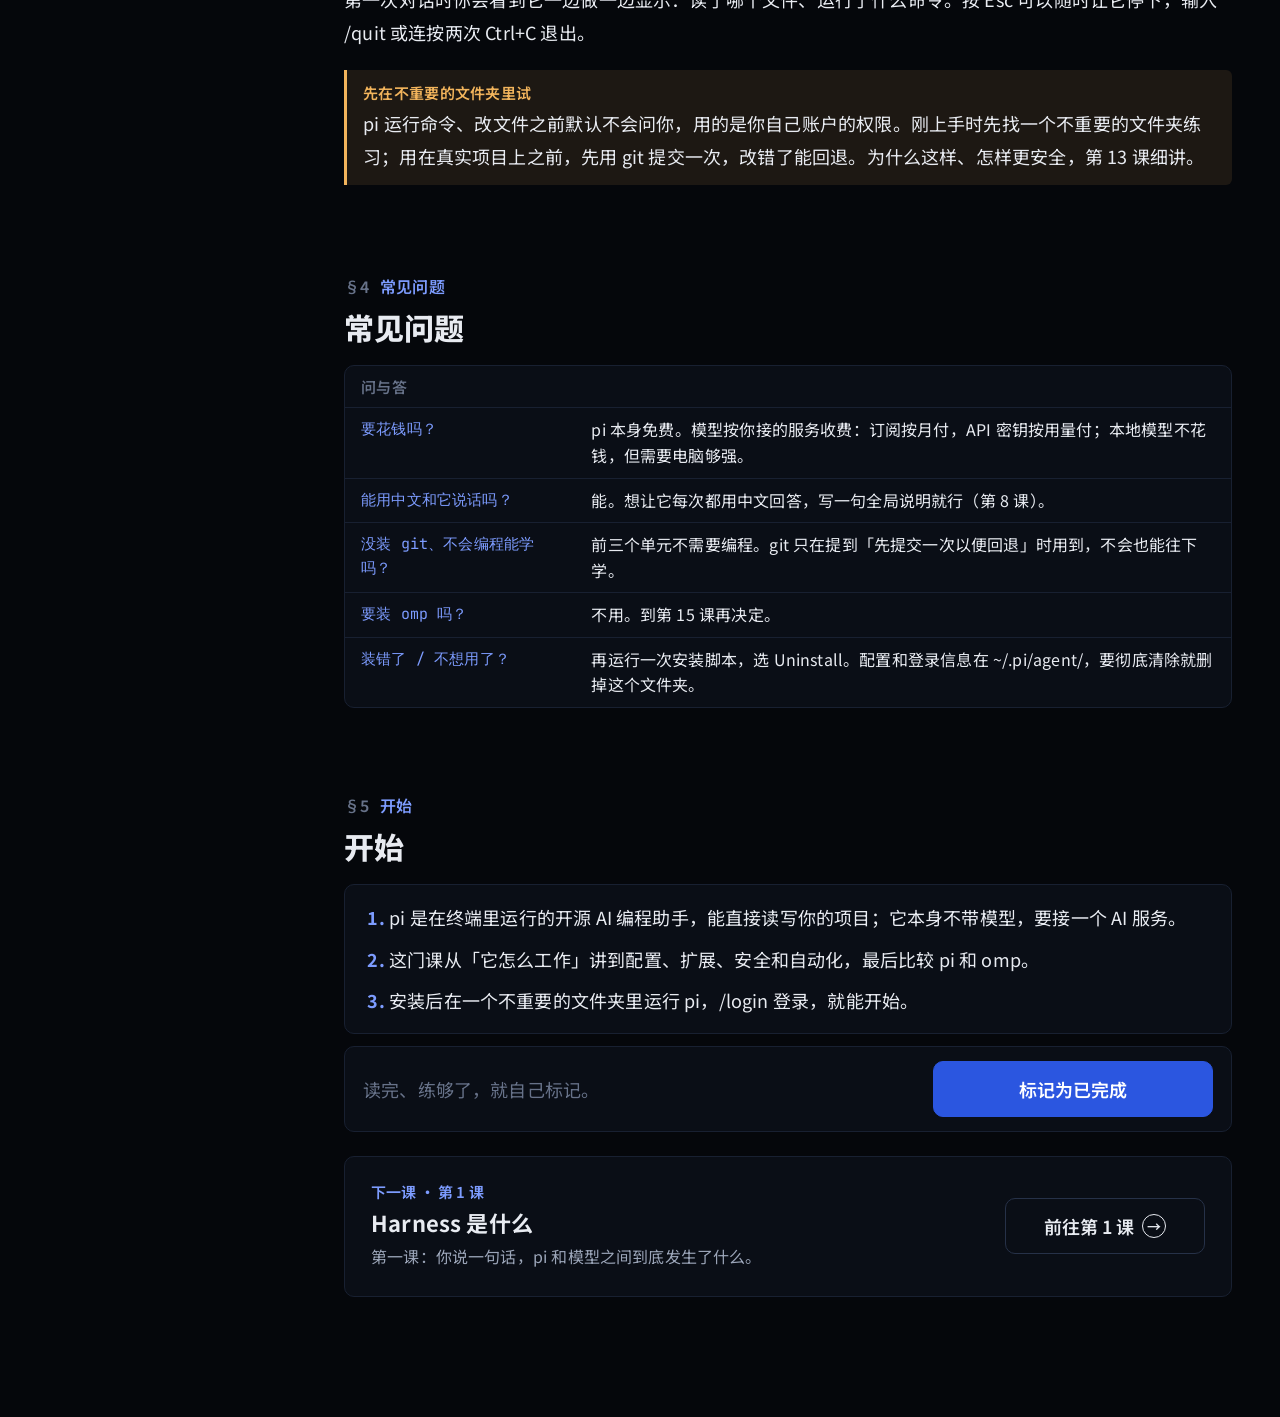
==== commit 685cffad: "Shorten prologue title to 认识 pi Co-Authored-By: Claude Opus 5.5 <noreply@anthropic.com>" ====
--- a/site/index.html
+++ b/site/index.html
@@ -7,7 +7,7 @@
 <link rel="preconnect" href="https://fonts.googleapis.com">
 <link rel="preconnect" href="https://fonts.gstatic.com" crossorigin>
 <link rel="stylesheet" href="https://fonts.googleapis.com/css2?family=JetBrains+Mono:wght@400;500&family=Noto+Sans+SC:wght@400;500;700;800;900&display=swap">
-<link rel="stylesheet" href="app.css">
+<link rel="stylesheet" href="app.css?v=20261016b">
 
 <div class="shell">
   <aside class="rail" aria-label="课程导航">
@@ -34,26 +34,26 @@
   </main>
 </div>
 
-<script src="trace.js"></script>
-<script src="core.js"></script>
-<script src="intro.js"></script>
-<script src="m0.js"></script>
-<script src="m1.js"></script>
-<script src="m2.js"></script>
-<script src="m3.js"></script>
-<script src="m4.js"></script>
-<script src="m5.js"></script>
-<script src="m6.js"></script>
-<script src="m7.js"></script>
-<script src="m8.js"></script>
-<script src="m9.js"></script>
-<script src="m10.js"></script>
-<script src="m11.js"></script>
-<script src="m12.js"></script>
-<script src="m13.js"></script>
-<script src="m14.js"></script>
-<script src="m15.js"></script>
-<script src="m16.js"></script>
-<script src="m17.js"></script>
-<script src="cap.js"></script>
+<script src="trace.js?v=20261016b"></script>
+<script src="core.js?v=20261016b"></script>
+<script src="intro.js?v=20261016b"></script>
+<script src="m0.js?v=20261016b"></script>
+<script src="m1.js?v=20261016b"></script>
+<script src="m2.js?v=20261016b"></script>
+<script src="m3.js?v=20261016b"></script>
+<script src="m4.js?v=20261016b"></script>
+<script src="m5.js?v=20261016b"></script>
+<script src="m6.js?v=20261016b"></script>
+<script src="m7.js?v=20261016b"></script>
+<script src="m8.js?v=20261016b"></script>
+<script src="m9.js?v=20261016b"></script>
+<script src="m10.js?v=20261016b"></script>
+<script src="m11.js?v=20261016b"></script>
+<script src="m12.js?v=20261016b"></script>
+<script src="m13.js?v=20261016b"></script>
+<script src="m14.js?v=20261016b"></script>
+<script src="m15.js?v=20261016b"></script>
+<script src="m16.js?v=20261016b"></script>
+<script src="m17.js?v=20261016b"></script>
+<script src="cap.js?v=20261016b"></script>
 <script>window.Course.boot();</script>
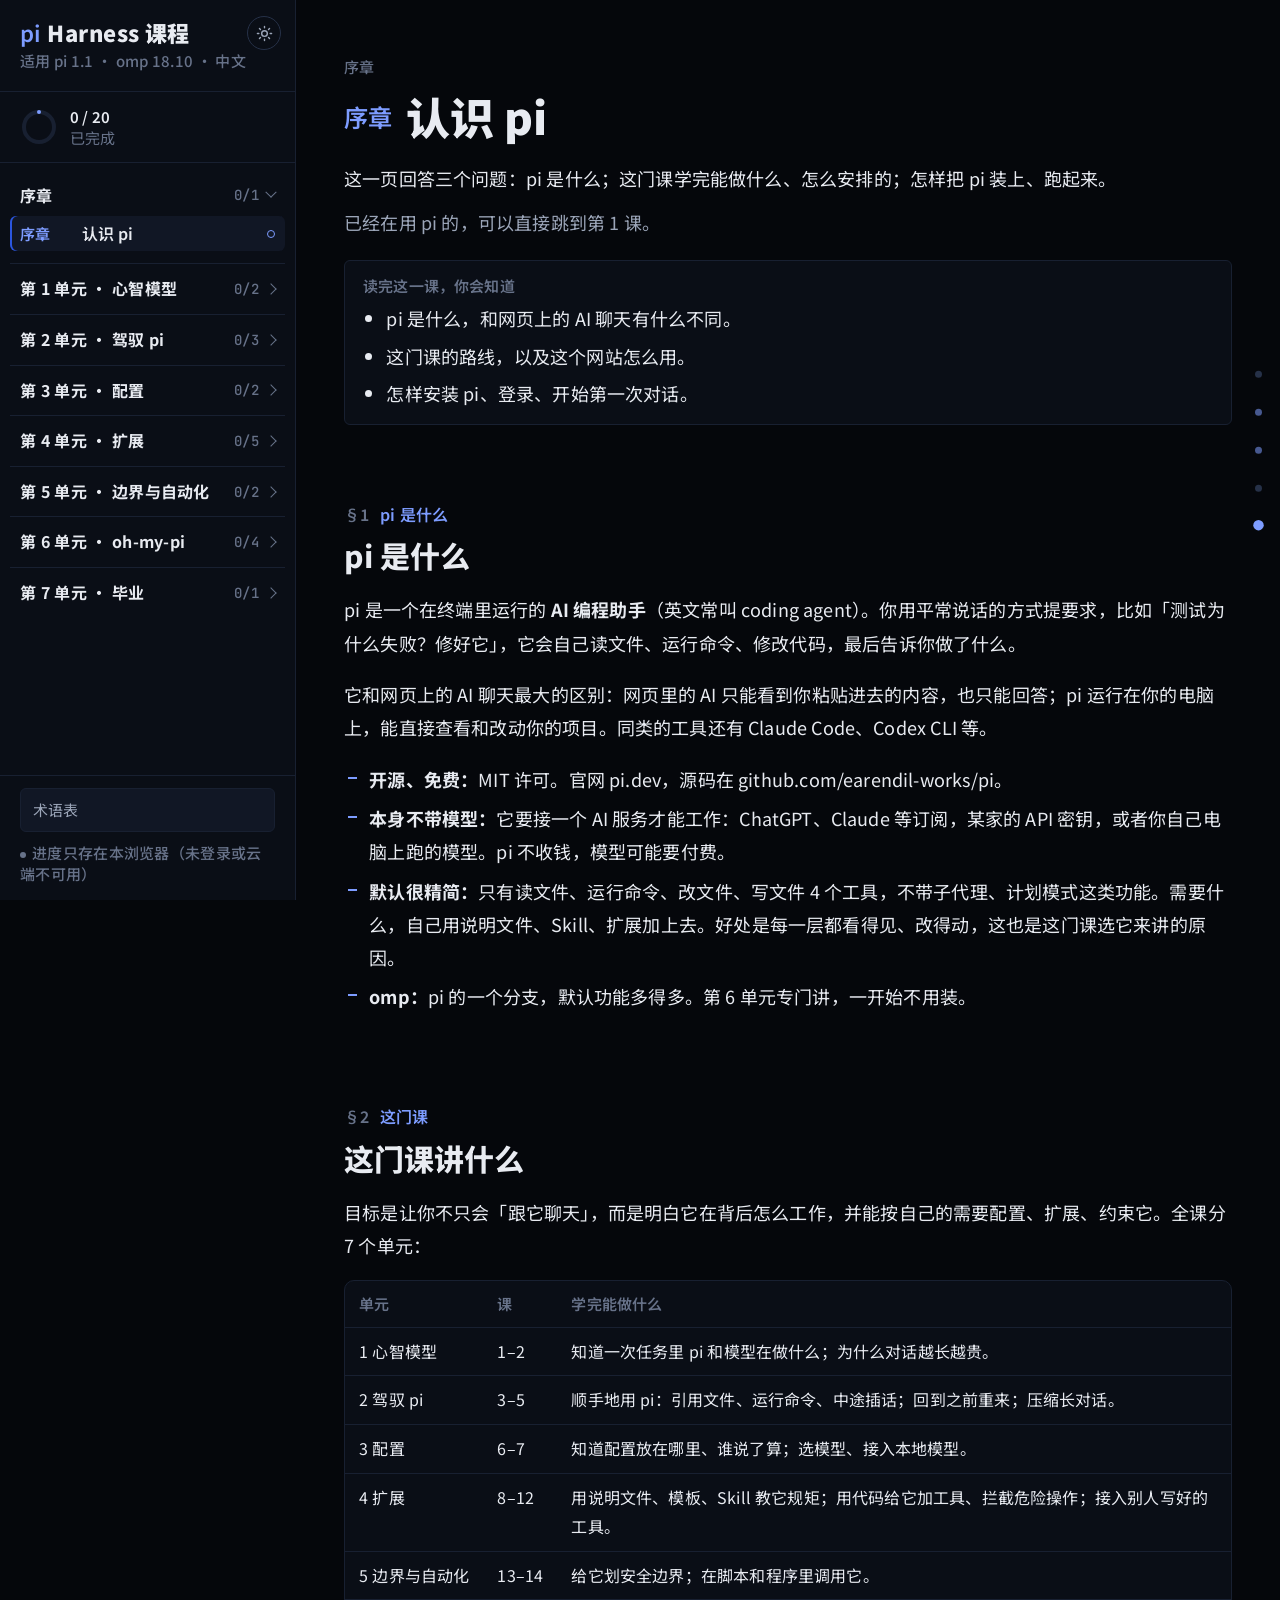
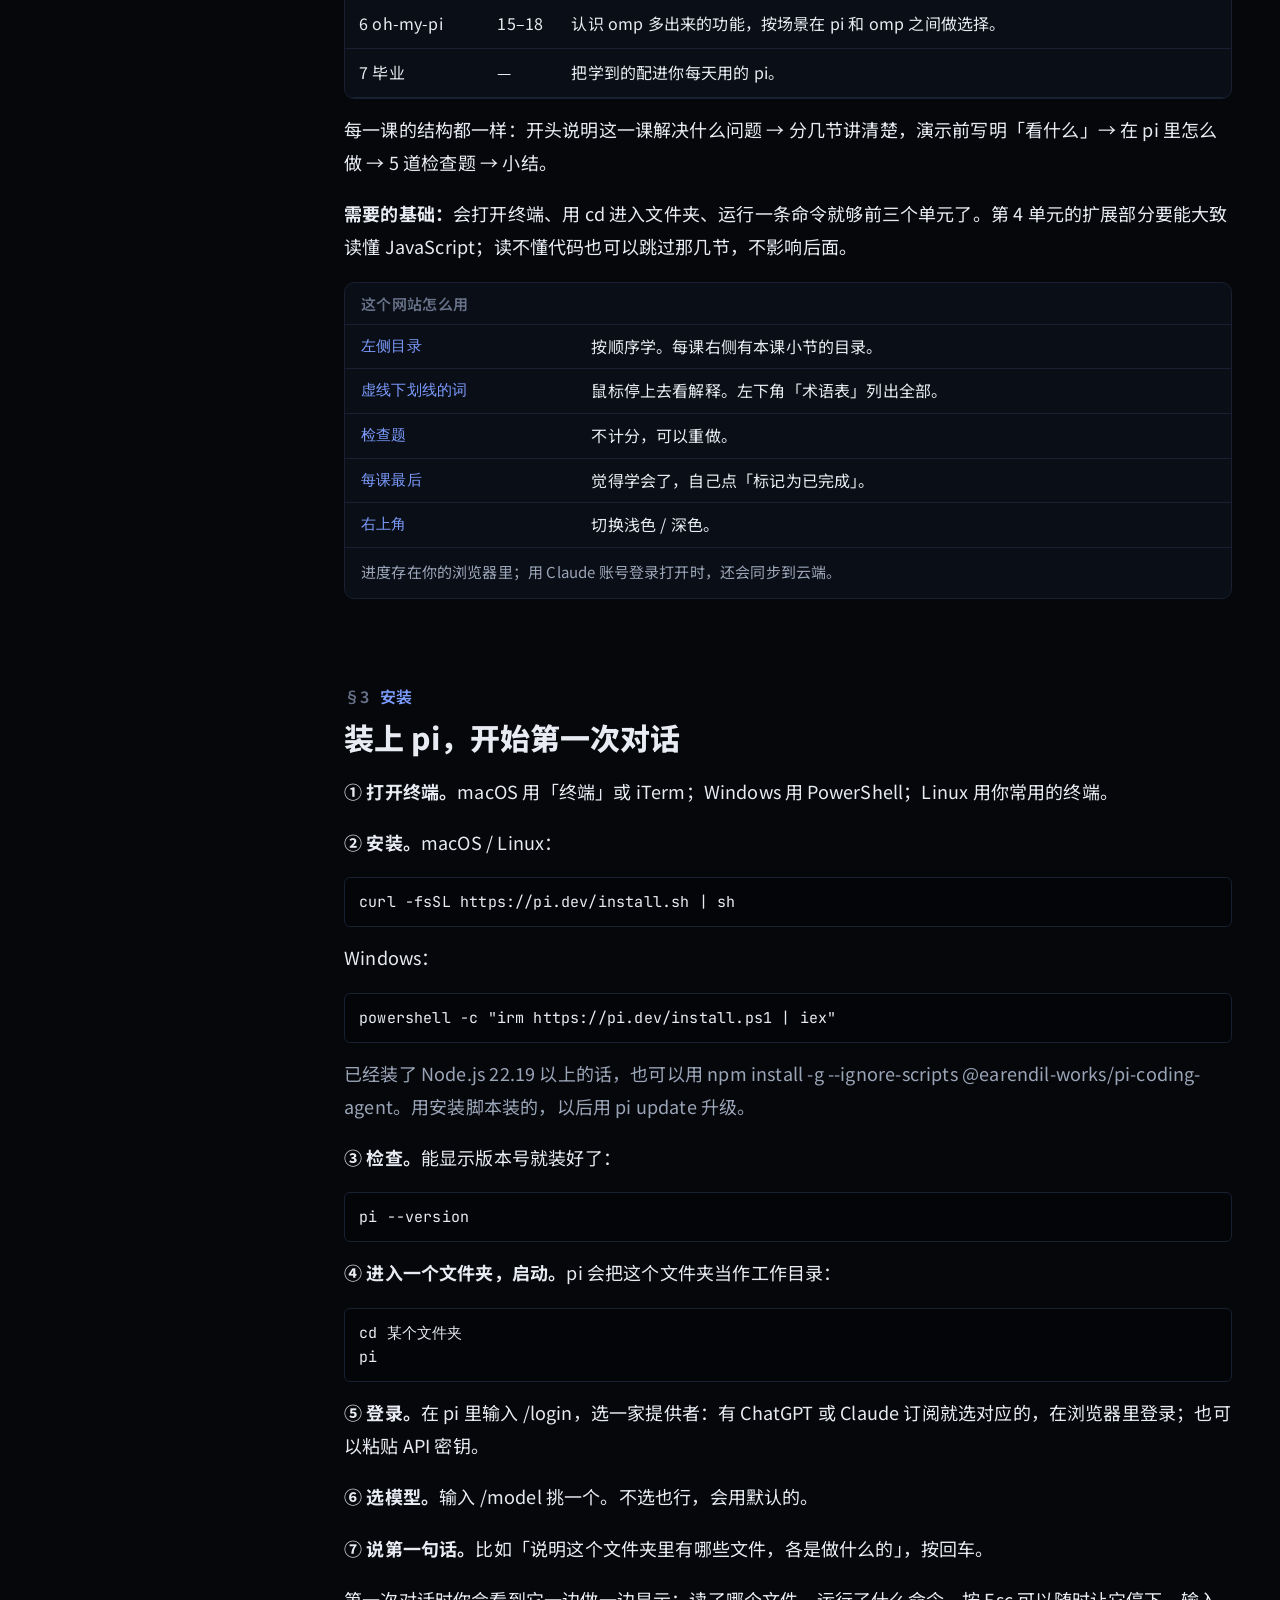
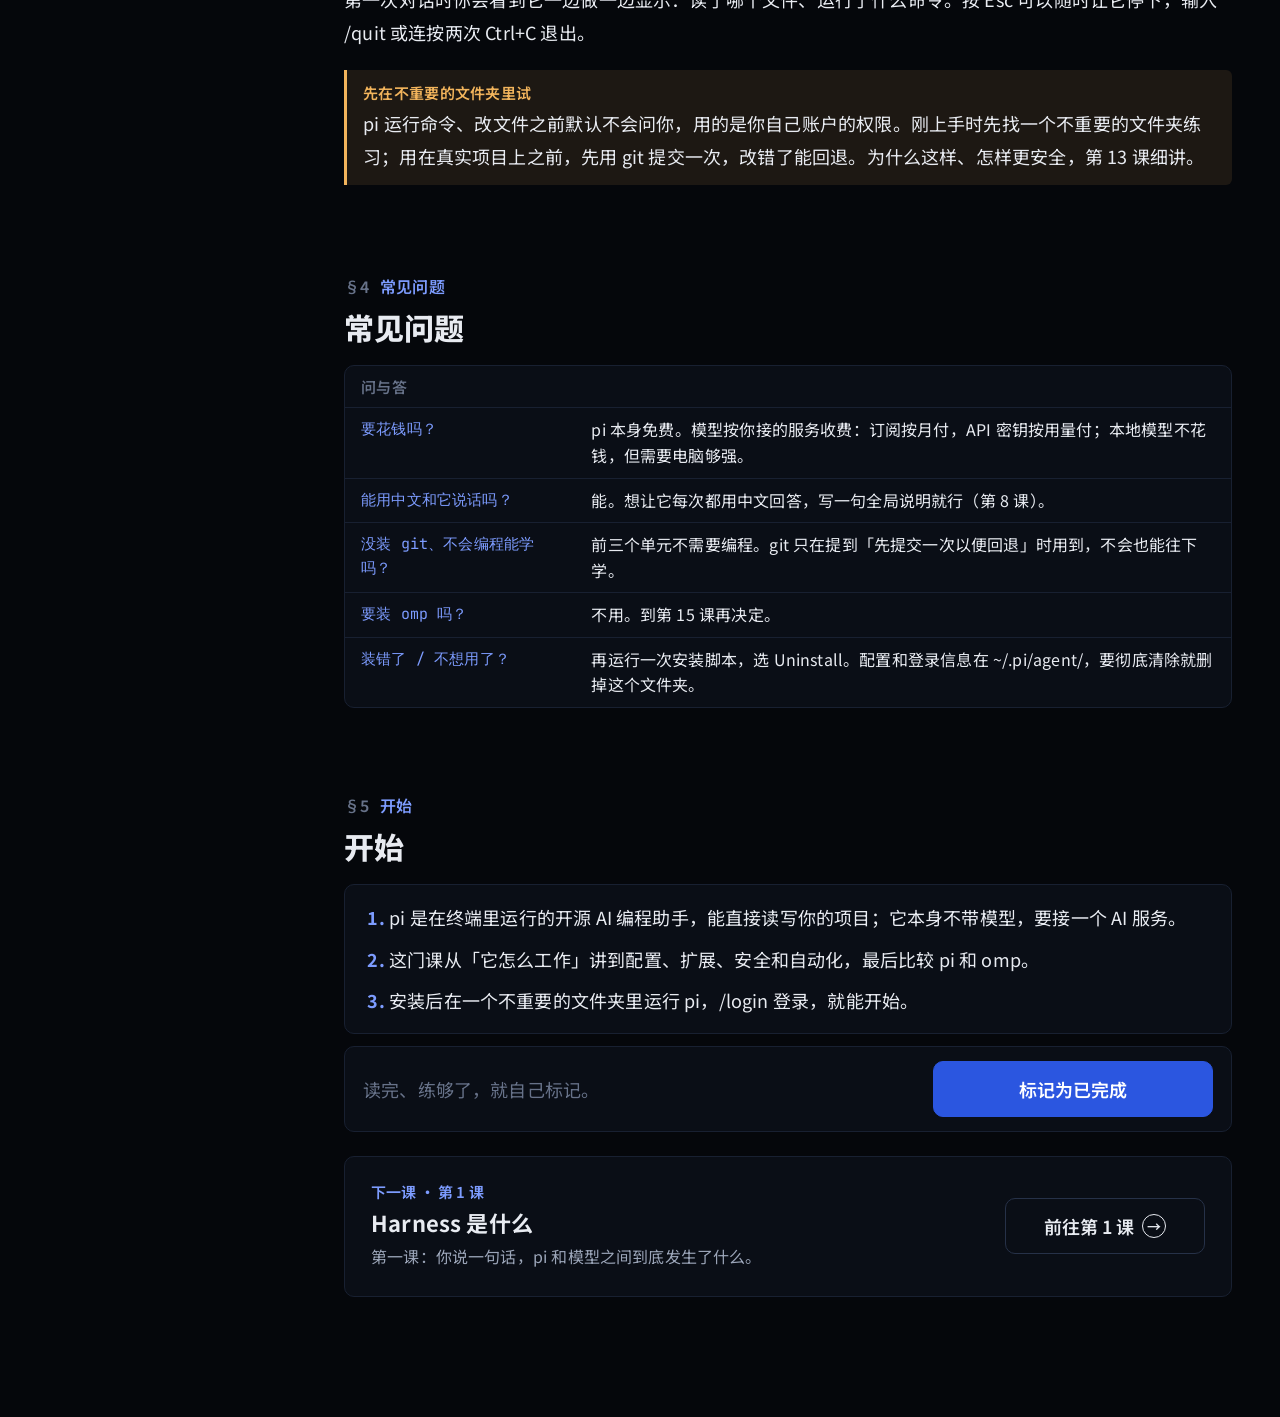
==== commit 8909e03b: "Move theme toggle to the top-right of the sidebar Co-Authored-By: Claude Opus 5.5 <noreply@anthropic" ====
--- a/site/index.html
+++ b/site/index.html
@@ -7,13 +7,14 @@
 <link rel="preconnect" href="https://fonts.googleapis.com">
 <link rel="preconnect" href="https://fonts.gstatic.com" crossorigin>
 <link rel="stylesheet" href="https://fonts.googleapis.com/css2?family=JetBrains+Mono:wght@400;500&family=Noto+Sans+SC:wght@400;500;700;800;900&display=swap">
-<link rel="stylesheet" href="app.css?v=20261016b">
+<link rel="stylesheet" href="app.css?v=20261016c">
 
 <div class="shell">
   <aside class="rail" aria-label="课程导航">
     <div class="brand">
       <div class="brand-mark"><span class="pi">pi</span> Harness 课程</div>
       <div class="brand-sub">适用 pi 1.1 · omp 18.10 · 中文</div>
+      <button class="theme-btn" id="btn-theme" type="button" aria-label="切换到浅色" title="切换到浅色"></button>
     </div>
     <div class="rail-progress">
       <svg width="38" height="38" viewBox="0 0 38 38" aria-hidden="true">
@@ -28,32 +29,31 @@
       <div class="sync" id="sync"></div>
     </div>
   </aside>
-  <button class="theme-btn" id="btn-theme" type="button" aria-label="切换到浅色" title="切换到浅色"></button>
   <main class="main">
     <div class="page" id="page"></div>
   </main>
 </div>
 
-<script src="trace.js?v=20261016b"></script>
-<script src="core.js?v=20261016b"></script>
-<script src="intro.js?v=20261016b"></script>
-<script src="m0.js?v=20261016b"></script>
-<script src="m1.js?v=20261016b"></script>
-<script src="m2.js?v=20261016b"></script>
-<script src="m3.js?v=20261016b"></script>
-<script src="m4.js?v=20261016b"></script>
-<script src="m5.js?v=20261016b"></script>
-<script src="m6.js?v=20261016b"></script>
-<script src="m7.js?v=20261016b"></script>
-<script src="m8.js?v=20261016b"></script>
-<script src="m9.js?v=20261016b"></script>
-<script src="m10.js?v=20261016b"></script>
-<script src="m11.js?v=20261016b"></script>
-<script src="m12.js?v=20261016b"></script>
-<script src="m13.js?v=20261016b"></script>
-<script src="m14.js?v=20261016b"></script>
-<script src="m15.js?v=20261016b"></script>
-<script src="m16.js?v=20261016b"></script>
-<script src="m17.js?v=20261016b"></script>
-<script src="cap.js?v=20261016b"></script>
+<script src="trace.js?v=20261016c"></script>
+<script src="core.js?v=20261016c"></script>
+<script src="intro.js?v=20261016c"></script>
+<script src="m0.js?v=20261016c"></script>
+<script src="m1.js?v=20261016c"></script>
+<script src="m2.js?v=20261016c"></script>
+<script src="m3.js?v=20261016c"></script>
+<script src="m4.js?v=20261016c"></script>
+<script src="m5.js?v=20261016c"></script>
+<script src="m6.js?v=20261016c"></script>
+<script src="m7.js?v=20261016c"></script>
+<script src="m8.js?v=20261016c"></script>
+<script src="m9.js?v=20261016c"></script>
+<script src="m10.js?v=20261016c"></script>
+<script src="m11.js?v=20261016c"></script>
+<script src="m12.js?v=20261016c"></script>
+<script src="m13.js?v=20261016c"></script>
+<script src="m14.js?v=20261016c"></script>
+<script src="m15.js?v=20261016c"></script>
+<script src="m16.js?v=20261016c"></script>
+<script src="m17.js?v=20261016c"></script>
+<script src="cap.js?v=20261016c"></script>
 <script>window.Course.boot();</script>
--- a/site/app.css
+++ b/site/app.css
@@ -997,14 +997,15 @@
 }
 @media (min-width: 1760px) { :root { --bench: 1100px; } }
 
-/* theme toggle: top-right corner */
+/* theme toggle: top-right corner of the rail's brand block */
+.brand { position: relative; }
+.brand-mark { padding-right: 44px; }
 .theme-btn {
-  position: absolute; top: 14px; right: 18px; z-index: 30; width: 38px; height: 38px; display: grid; place-items: center;
+  position: absolute; top: -4px; right: 14px; width: 34px; height: 34px; display: grid; place-items: center;
   border: 1px solid var(--line-2); border-radius: 50%; background: var(--panel); color: var(--fg-dim); cursor: pointer;
 }
 .theme-btn:hover { color: var(--fg); border-color: var(--fg-mute); }
-.theme-btn svg { width: 18px; height: 18px; }
-@media (max-width: 860px) { .theme-btn { position: absolute; } }
+.theme-btn svg { width: 17px; height: 17px; }
 
 /* ---------- lesson blocks v2 ---------- */
 .intro { margin-top: 20px; }
